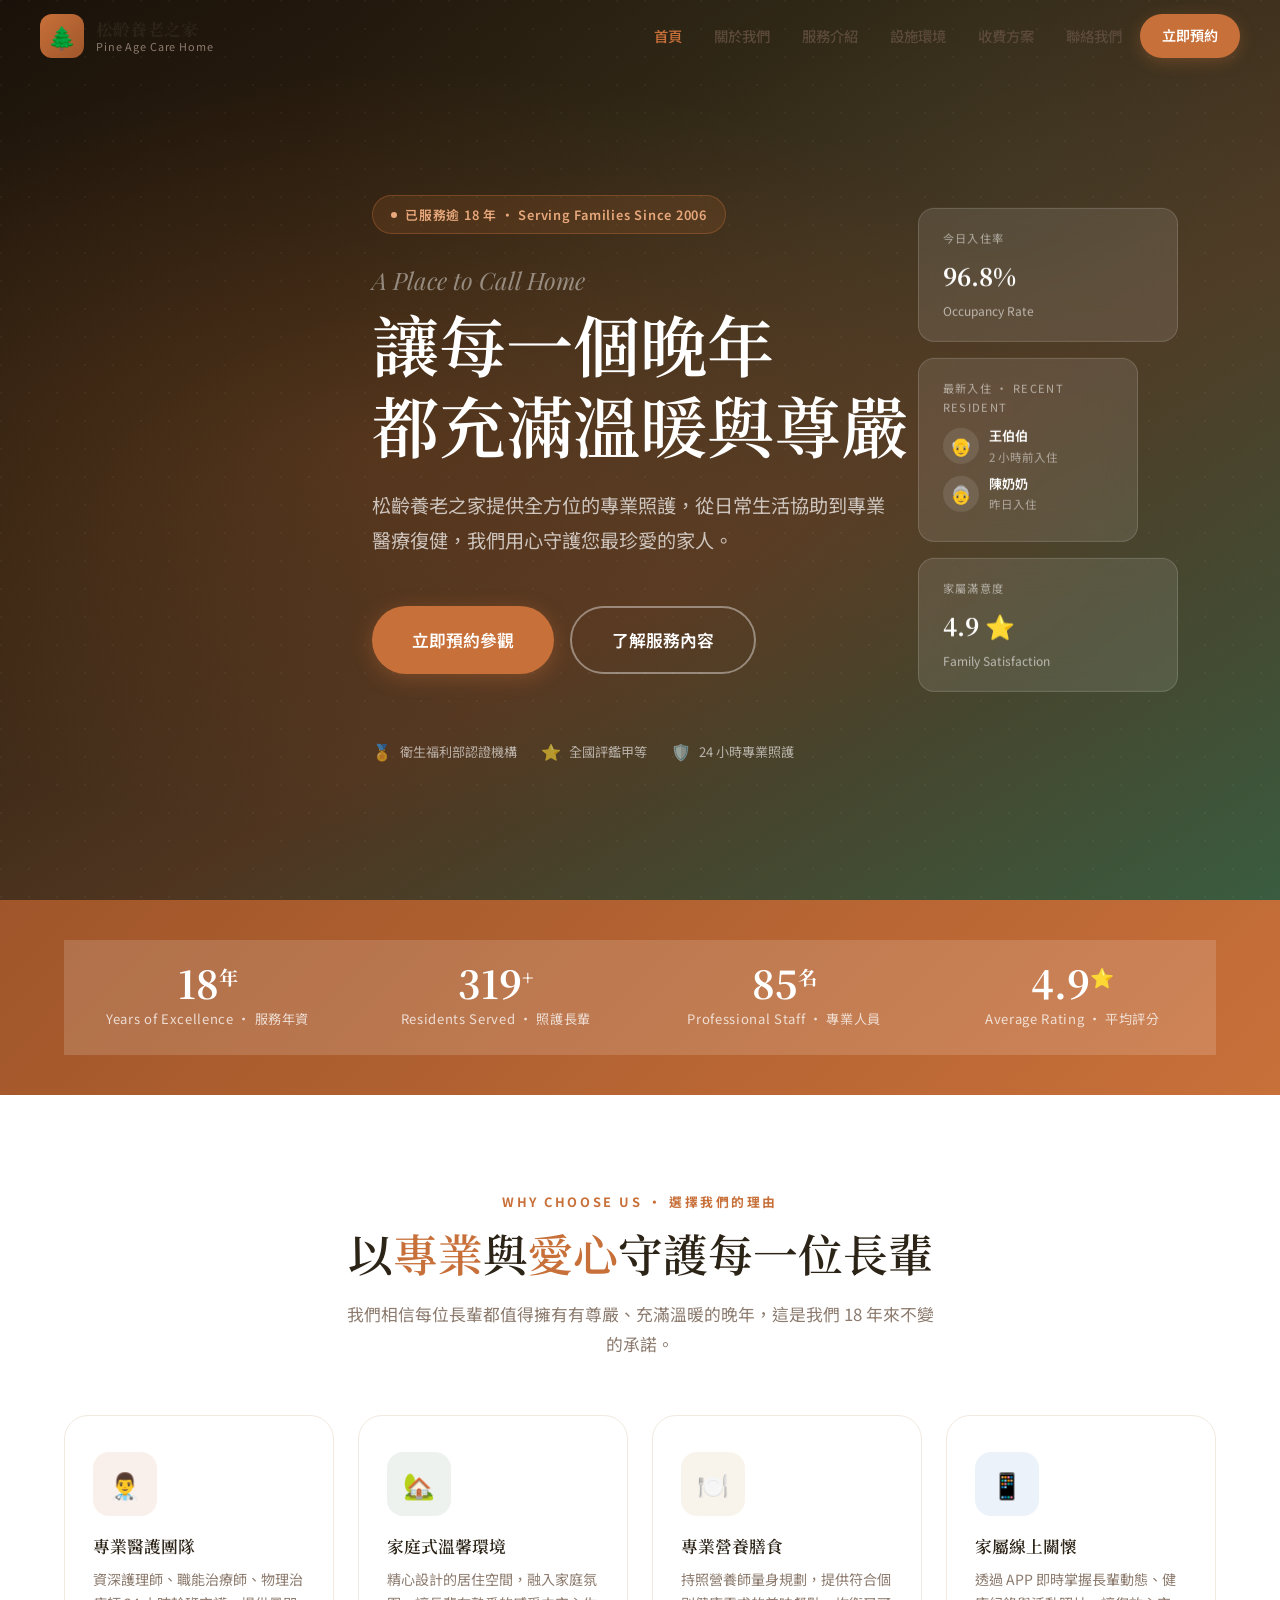
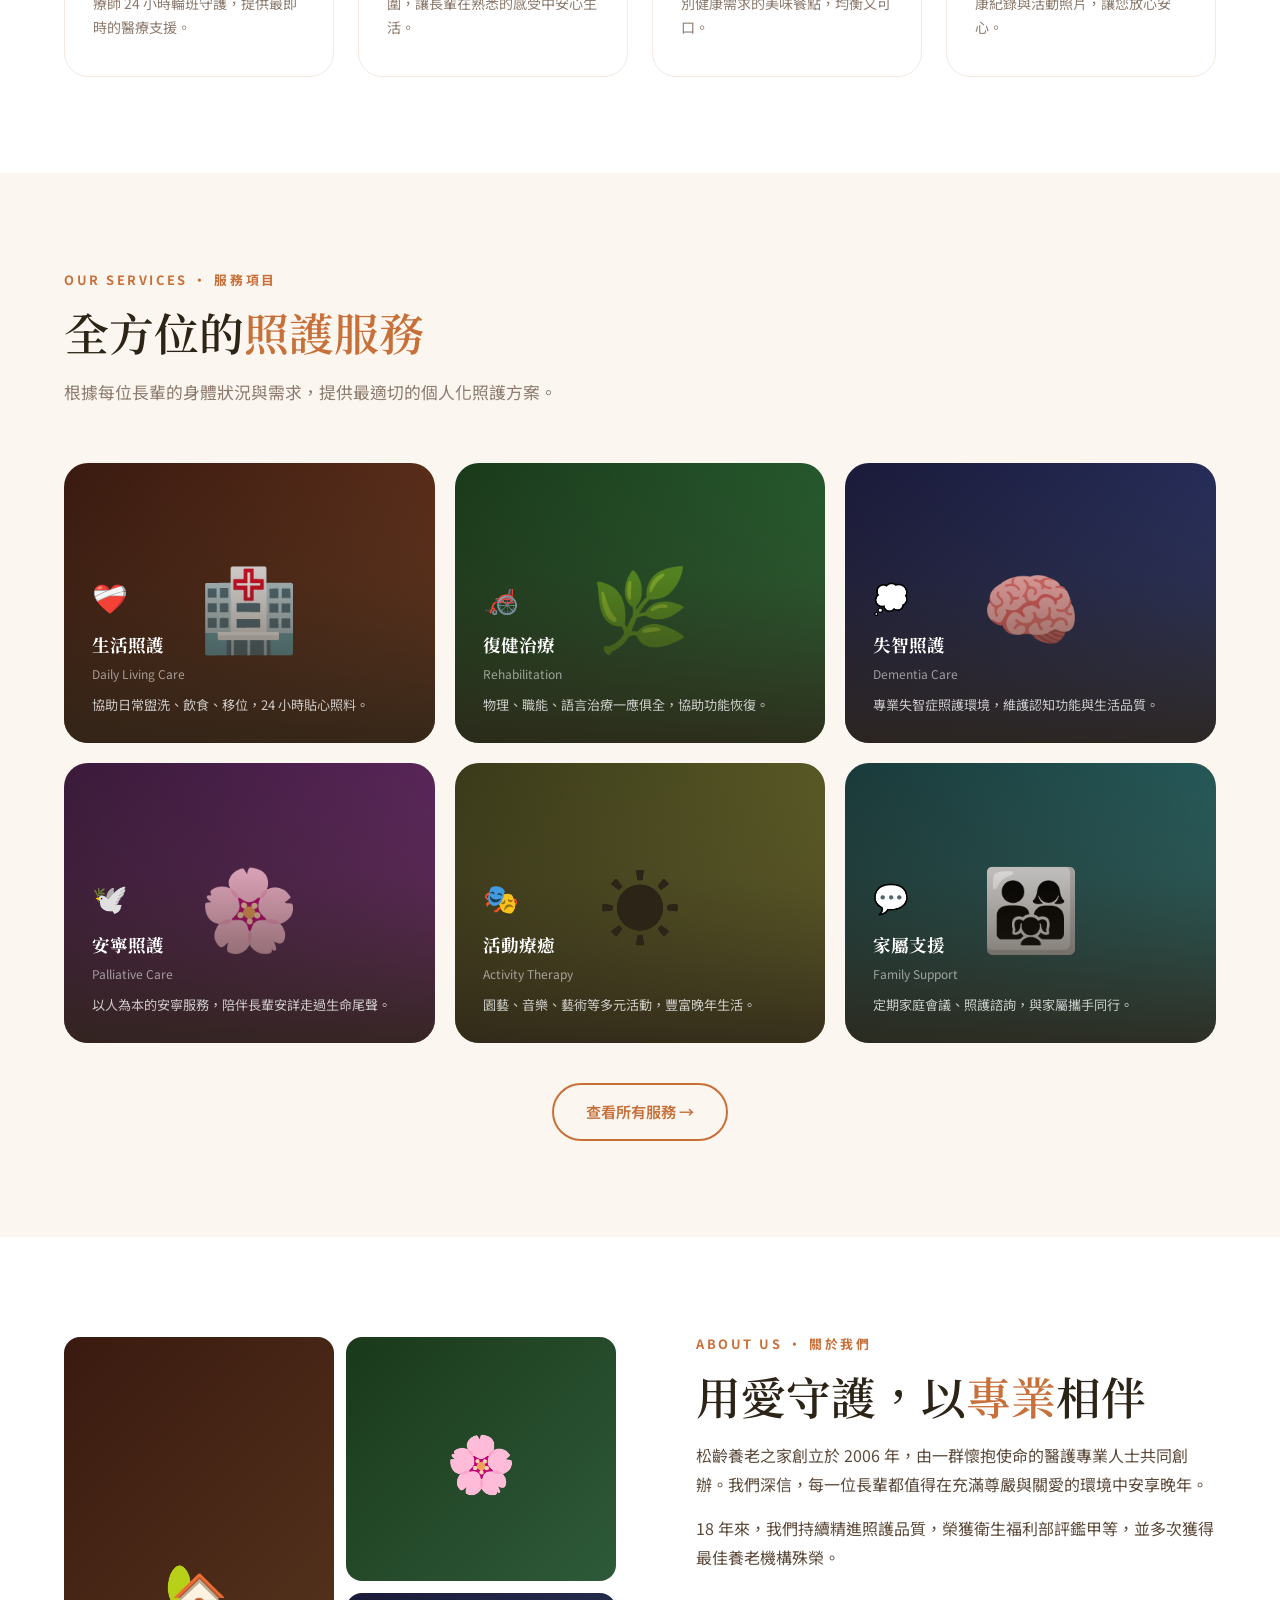
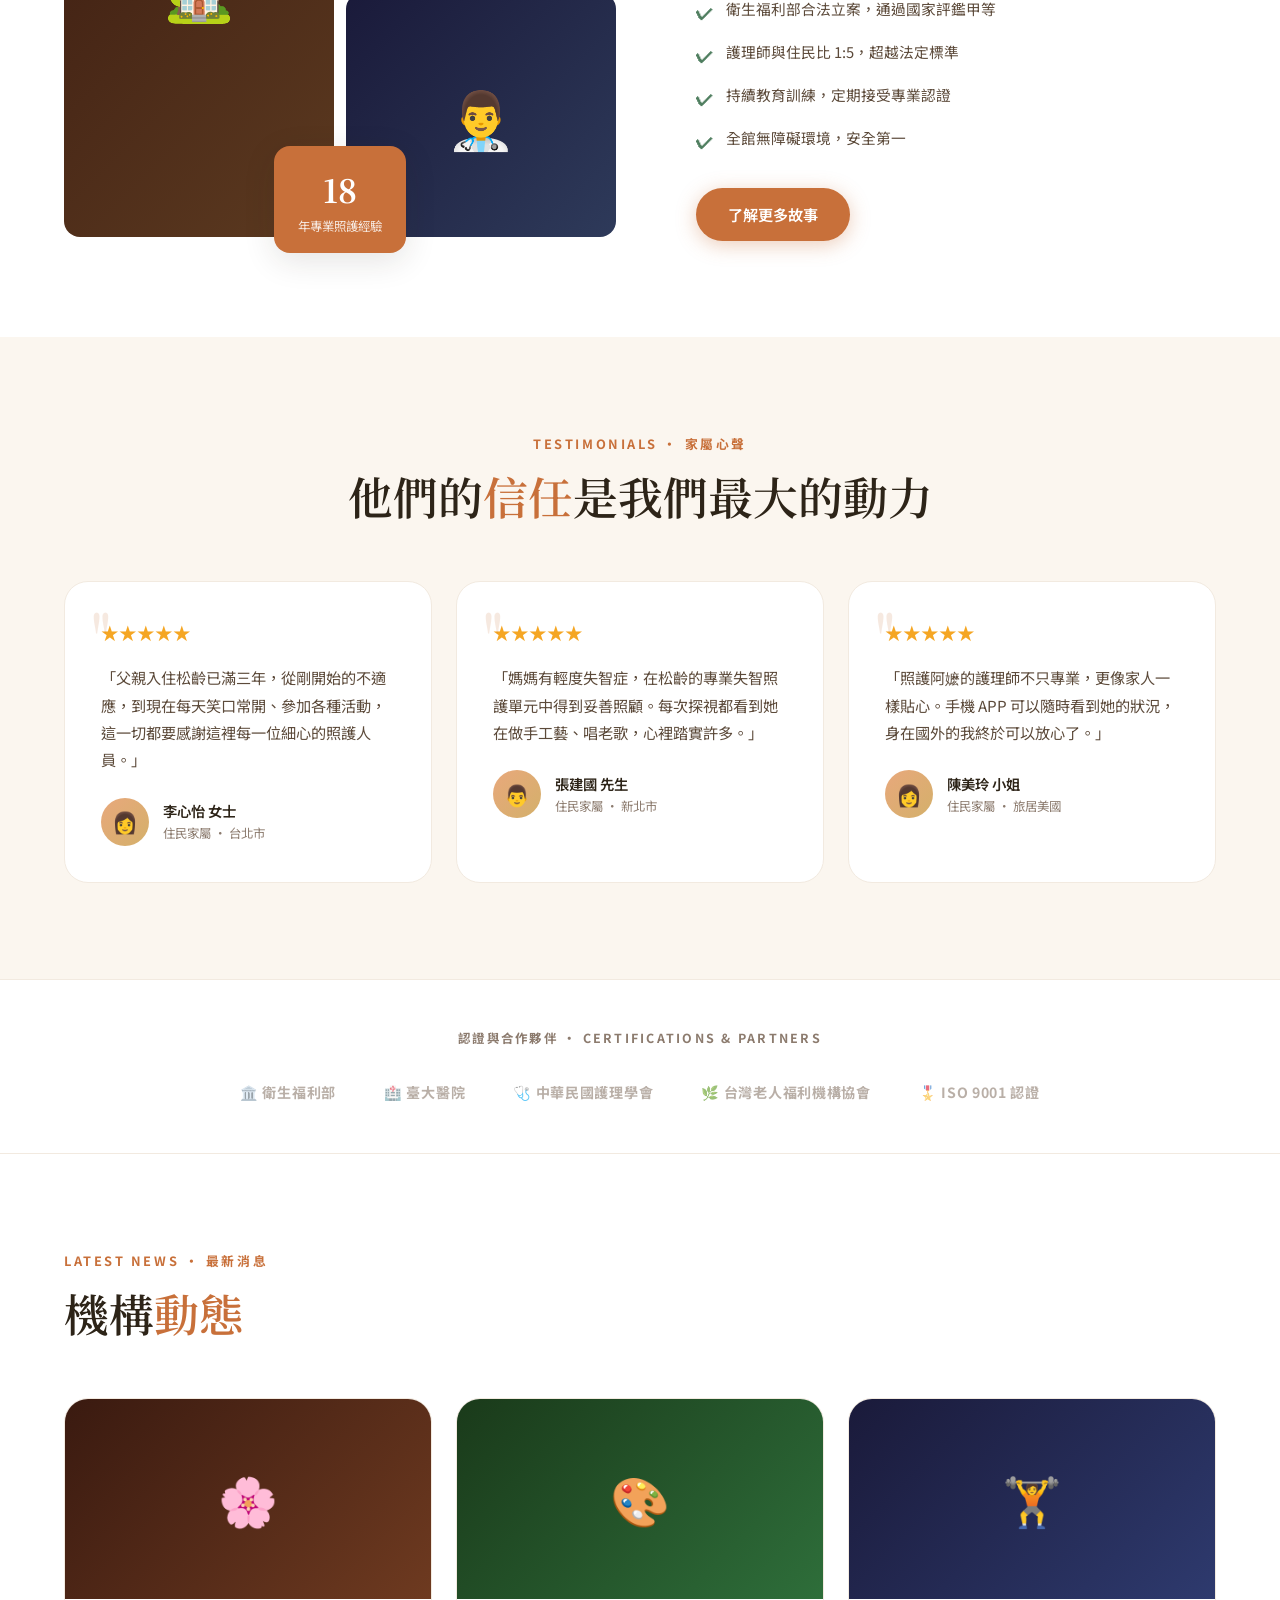
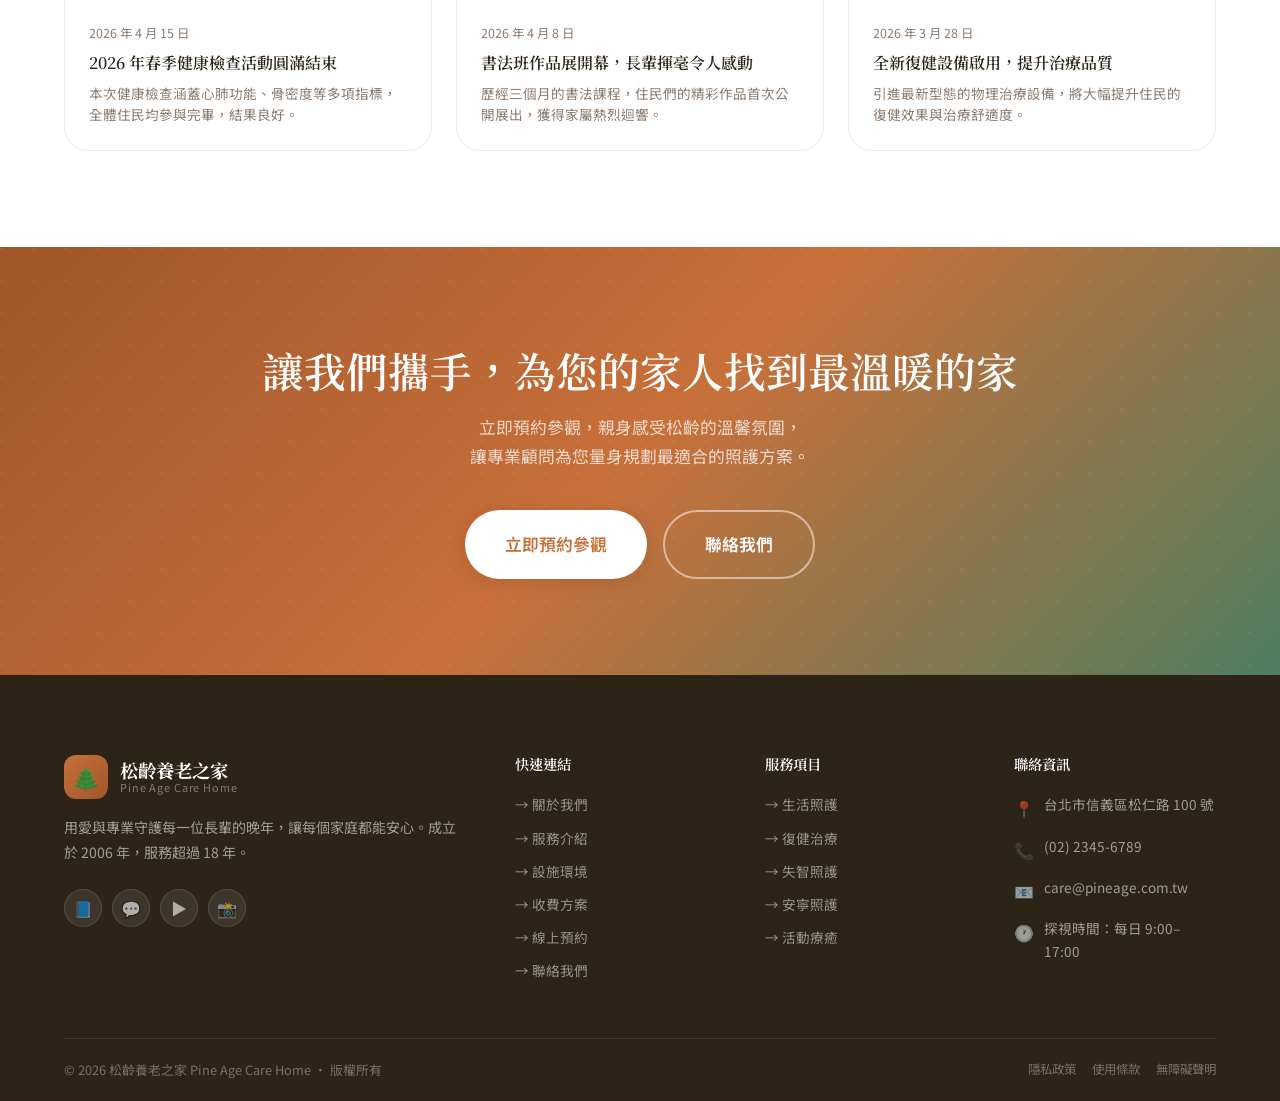
==== index.html @ 7d37696f "Initial commit: 松齡養老之家網站" ====
<!DOCTYPE html>
<html lang="zh-TW">
<head>
  <meta charset="UTF-8">
  <meta name="viewport" content="width=device-width, initial-scale=1.0">
  <title>松齡養老之家 | Pine Age Care Home</title>
  <meta name="description" content="松齡養老之家提供溫馨、專業的全方位照護服務，讓您的摯愛享有尊嚴、舒適的晚年生活。">
  <link rel="stylesheet" href="css/style.css">
  <style>
    /* ===== Hero ===== */
    .hero-section {
      min-height: 100vh;
      display: flex;
      align-items: center;
      position: relative;
      overflow: hidden;
    }

    .hero-bg {
      position: absolute;
      inset: 0;
      background: linear-gradient(150deg,
        #1a120a 0%,
        #2D2010 30%,
        #4F3520 60%,
        #3A5C40 100%);
    }

    .hero-pattern {
      position: absolute;
      inset: 0;
      background-image:
        radial-gradient(ellipse at 30% 50%, rgba(200,112,58,.2) 0%, transparent 60%),
        radial-gradient(ellipse at 80% 20%, rgba(79,126,95,.15) 0%, transparent 50%);
    }

    .hero-dots {
      position: absolute;
      inset: 0;
      opacity: .04;
      background-image: radial-gradient(circle at 1px 1px, #fff 1px, transparent 0);
      background-size: 28px 28px;
    }

    .hero-content {
      position: relative;
      z-index: 2;
      padding: 140px 0 80px;
      max-width: 680px;
    }

    .hero-badge {
      display: inline-flex;
      align-items: center;
      gap: 8px;
      background: rgba(200,112,58,.15);
      border: 1px solid rgba(200,112,58,.35);
      backdrop-filter: blur(8px);
      padding: 8px 18px;
      border-radius: 100px;
      margin-bottom: 32px;
    }

    .hero-badge-dot { width: 6px; height: 6px; border-radius: 50%; background: var(--primary-light); animation: blink 2s infinite; }
    @keyframes blink { 0%,100%{opacity:1} 50%{opacity:.4} }

    .hero-badge-text { font-size: .8rem; font-weight: 600; color: var(--primary-light); letter-spacing: .06em; }

    .hero-title {
      font-size: clamp(2.4rem, 6vw, 4.2rem);
      color: #fff;
      line-height: 1.2;
      margin-bottom: 24px;
    }

    .hero-title-en {
      display: block;
      font-family: 'Playfair Display', serif;
      font-style: italic;
      font-size: clamp(1rem, 2.5vw, 1.5rem);
      color: rgba(255,255,255,.45);
      font-weight: 400;
      margin-bottom: 8px;
    }

    .hero-subtitle {
      font-size: clamp(1rem, 2vw, 1.2rem);
      color: rgba(255,255,255,.7);
      line-height: 1.8;
      margin-bottom: 48px;
      max-width: 520px;
    }

    .hero-actions {
      display: flex;
      gap: 16px;
      flex-wrap: wrap;
      margin-bottom: 64px;
    }

    .hero-trust {
      display: flex;
      gap: 24px;
      flex-wrap: wrap;
    }

    .hero-trust-item {
      display: flex;
      align-items: center;
      gap: 8px;
      font-size: .82rem;
      color: rgba(255,255,255,.6);
    }

    .hero-trust-icon { font-size: 1rem; }

    .hero-float {
      position: absolute;
      right: 8%;
      top: 50%;
      transform: translateY(-50%);
      display: flex;
      flex-direction: column;
      gap: 16px;
      z-index: 2;
    }

    @media (max-width: 1024px) { .hero-float { display: none; } }

    .float-card {
      background: rgba(255,255,255,.1);
      backdrop-filter: blur(16px);
      -webkit-backdrop-filter: blur(16px);
      border: 1px solid rgba(255,255,255,.15);
      border-radius: var(--radius-md);
      padding: 20px 24px;
      color: #fff;
      width: 260px;
      animation: float 6s ease-in-out infinite;
    }

    .float-card:nth-child(2) { animation-delay: -2s; width: 220px; }
    .float-card:nth-child(3) { animation-delay: -4s; }

    @keyframes float {
      0%,100% { transform: translateY(0); }
      50%      { transform: translateY(-10px); }
    }

    .float-card-label { font-size: .7rem; color: rgba(255,255,255,.55); letter-spacing: .12em; text-transform: uppercase; margin-bottom: 8px; }
    .float-card-value { font-size: 1.5rem; font-weight: 700; font-family: 'Noto Serif TC',serif; }
    .float-card-sub   { font-size: .75rem; color: rgba(255,255,255,.6); margin-top: 4px; }

    .float-card-row { display: flex; align-items: center; gap: 10px; margin-bottom: 6px; }
    .float-card-avatar { width: 36px; height: 36px; border-radius: 50%; display: flex; align-items: center; justify-content: center; font-size: 1.1rem; background: rgba(255,255,255,.1); flex-shrink: 0; }
    .float-card-info   { font-size: .82rem; }
    .float-card-name   { font-weight: 600; }
    .float-card-time   { color: rgba(255,255,255,.5); font-size: .72rem; }

    /* ===== Features ===== */
    .features-grid {
      display: grid;
      grid-template-columns: repeat(4, 1fr);
      gap: 24px;
    }
    @media (max-width: 1000px) { .features-grid { grid-template-columns: repeat(2,1fr); } }
    @media (max-width: 500px)  { .features-grid { grid-template-columns: 1fr; } }

    .feature-card {
      padding: 36px 28px;
    }

    .feature-card .card-icon { margin-bottom: 20px; }
    .feature-card h3 { font-size: 1.05rem; margin-bottom: 10px; }
    .feature-card p  { font-size: .88rem; color: var(--text-light); line-height: 1.7; }

    /* ===== Services Preview ===== */
    .service-preview-grid {
      display: grid;
      grid-template-columns: repeat(3, 1fr);
      gap: 20px;
    }
    @media (max-width: 900px) { .service-preview-grid { grid-template-columns: 1fr 1fr; } }
    @media (max-width: 550px) { .service-preview-grid { grid-template-columns: 1fr; } }

    .service-preview-card {
      border-radius: var(--radius-lg);
      overflow: hidden;
      position: relative;
      min-height: 280px;
      display: flex;
      align-items: flex-end;
      padding: 28px;
      cursor: pointer;
      transition: var(--transition);
    }

    .service-preview-card:hover { transform: translateY(-4px); box-shadow: var(--shadow-lg); }

    .service-preview-card::before {
      content: '';
      position: absolute;
      inset: 0;
      background: linear-gradient(to top, rgba(45,36,24,.85) 0%, rgba(45,36,24,.2) 60%, transparent 100%);
      z-index: 1;
    }

    .service-card-bg {
      position: absolute;
      inset: 0;
      display: flex;
      align-items: center;
      justify-content: center;
      font-size: 5rem;
      transition: transform .5s ease;
    }

    .service-preview-card:hover .service-card-bg { transform: scale(1.05); }

    .service-preview-content { position: relative; z-index: 2; }
    .service-preview-icon { font-size: 1.8rem; margin-bottom: 8px; }
    .service-preview-name { font-size: 1.1rem; font-weight: 700; color: #fff; font-family: 'Noto Serif TC',serif; margin-bottom: 4px; }
    .service-preview-en   { font-size: .75rem; color: rgba(255,255,255,.55); margin-bottom: 10px; }
    .service-preview-desc { font-size: .82rem; color: rgba(255,255,255,.75); line-height: 1.6; }

    /* Card bg colors */
    .sp-bg-1 { background: linear-gradient(135deg,#3A1A10,#6E3A20); }
    .sp-bg-2 { background: linear-gradient(135deg,#1A3A1A,#2E6E3A); }
    .sp-bg-3 { background: linear-gradient(135deg,#1A1A3A,#2E3A6E); }
    .sp-bg-4 { background: linear-gradient(135deg,#3A1A3A,#6E2E6E); }
    .sp-bg-5 { background: linear-gradient(135deg,#3A3A1A,#6E6E2E); }
    .sp-bg-6 { background: linear-gradient(135deg,#1A3A3A,#2E6E6E); }

    /* ===== About Preview ===== */
    .about-visual {
      position: relative;
      display: grid;
      grid-template-columns: 1fr 1fr;
      grid-template-rows: 1fr 1fr;
      gap: 12px;
      height: 500px;
    }

    .about-img {
      border-radius: var(--radius-md);
      display: flex;
      align-items: center;
      justify-content: center;
      font-size: 3.5rem;
      overflow: hidden;
    }

    .about-img-1 { background: linear-gradient(135deg,#3A1A10,#5C3A20); grid-row: span 2; }
    .about-img-2 { background: linear-gradient(135deg,#1A3A1A,#2E5A3A); }
    .about-img-3 { background: linear-gradient(135deg,#1A1A3A,#2E3A5A); }

    .about-badge {
      position: absolute;
      bottom: -16px; left: 50%;
      transform: translateX(-50%);
      background: var(--primary);
      color: #fff;
      padding: 16px 24px;
      border-radius: var(--radius-md);
      text-align: center;
      box-shadow: var(--shadow-md);
      white-space: nowrap;
    }

    .about-badge-num  { font-family: 'Noto Serif TC',serif; font-size: 2rem; font-weight: 700; }
    .about-badge-text { font-size: .78rem; opacity: .85; }

    .about-text-content { padding-left: 32px; }
    @media (max-width: 800px) { .about-text-content { padding-left: 0; } }

    .check-list { margin: 24px 0 32px; display: flex; flex-direction: column; gap: 12px; }
    .check-item { display: flex; align-items: flex-start; gap: 12px; font-size: .92rem; color: var(--text-medium); }
    .check-mark { color: var(--secondary); font-size: 1.1rem; flex-shrink: 0; margin-top: 1px; }

    /* ===== News ===== */
    .news-grid { display: grid; grid-template-columns: repeat(3, 1fr); gap: 24px; }
    @media (max-width: 900px) { .news-grid { grid-template-columns: 1fr 1fr; } }
    @media (max-width: 550px) { .news-grid { grid-template-columns: 1fr; } }

    /* ===== Testimonials ===== */
    .testimonials-grid { display: grid; grid-template-columns: repeat(3,1fr); gap: 24px; }
    @media (max-width: 900px) { .testimonials-grid { grid-template-columns: 1fr 1fr; } }
    @media (max-width: 550px) { .testimonials-grid { grid-template-columns: 1fr; } }

    /* ===== Partners ===== */
    .partners-strip {
      background: var(--bg-white);
      padding: 48px 0;
      border-top: 1px solid var(--border-light);
      border-bottom: 1px solid var(--border-light);
    }

    .partners-label {
      text-align: center;
      font-size: .78rem;
      font-weight: 700;
      letter-spacing: .18em;
      text-transform: uppercase;
      color: var(--text-light);
      margin-bottom: 32px;
    }

    .partners-logos {
      display: flex;
      justify-content: center;
      align-items: center;
      gap: 48px;
      flex-wrap: wrap;
    }

    .partner-logo {
      font-size: .88rem;
      font-weight: 700;
      color: var(--text-light);
      opacity: .6;
      letter-spacing: .05em;
      transition: var(--transition);
      display: flex;
      align-items: center;
      gap: 6px;
    }

    .partner-logo:hover { opacity: 1; color: var(--text-dark); }
  </style>
</head>
<body>

<!-- Navigation -->
<nav class="navbar transparent" id="navbar">
  <div class="nav-inner">
    <a href="index.html" class="nav-logo">
      <div class="nav-logo-icon">🌲</div>
      <div class="nav-logo-text">
        <div class="nav-logo-zh">松齡養老之家</div>
        <div class="nav-logo-en">Pine Age Care Home</div>
      </div>
    </a>

    <div class="nav-links" id="navLinks">
      <a href="index.html"      class="nav-link active">首頁</a>
      <a href="about.html"      class="nav-link">關於我們</a>
      <a href="services.html"   class="nav-link">服務介紹</a>
      <a href="facilities.html" class="nav-link">設施環境</a>
      <a href="pricing.html"    class="nav-link">收費方案</a>
      <a href="contact.html"    class="nav-link">聯絡我們</a>
      <a href="booking.html"    class="nav-link nav-cta">立即預約</a>
    </div>

    <button class="nav-hamburger" id="hamburger" aria-label="選單">
      <span></span><span></span><span></span>
    </button>
  </div>
</nav>

<!-- Hero -->
<section class="hero-section">
  <div class="hero-bg"></div>
  <div class="hero-pattern"></div>
  <div class="hero-dots"></div>

  <div class="container">
    <div class="hero-content animate-fade-up">
      <div class="hero-badge">
        <div class="hero-badge-dot"></div>
        <span class="hero-badge-text">已服務逾 18 年 · Serving Families Since 2006</span>
      </div>

      <h1 class="hero-title">
        <span class="hero-title-en">A Place to Call Home</span>
        讓每一個晚年<br>都充滿溫暖與尊嚴
      </h1>

      <p class="hero-subtitle">
        松齡養老之家提供全方位的專業照護，從日常生活協助到專業醫療復健，我們用心守護您最珍愛的家人。
      </p>

      <div class="hero-actions">
        <a href="booking.html" class="btn btn-primary btn-lg">立即預約參觀</a>
        <a href="services.html" class="btn btn-secondary btn-lg" style="border-color:rgba(255,255,255,.4);color:#fff;">了解服務內容</a>
      </div>

      <div class="hero-trust">
        <div class="hero-trust-item"><span class="hero-trust-icon">🏅</span>衛生福利部認證機構</div>
        <div class="hero-trust-item"><span class="hero-trust-icon">⭐</span>全國評鑑甲等</div>
        <div class="hero-trust-item"><span class="hero-trust-icon">🛡️</span>24 小時專業照護</div>
      </div>
    </div>
  </div>

  <!-- Floating Cards -->
  <div class="hero-float">
    <div class="float-card animate-fade-up delay-2">
      <div class="float-card-label">今日入住率</div>
      <div class="float-card-value">96.8%</div>
      <div class="float-card-sub">Occupancy Rate</div>
    </div>

    <div class="float-card animate-fade-up delay-3">
      <div class="float-card-label">最新入住 · Recent Resident</div>
      <div class="float-card-row">
        <div class="float-card-avatar">👴</div>
        <div class="float-card-info">
          <div class="float-card-name">王伯伯</div>
          <div class="float-card-time">2 小時前入住</div>
        </div>
      </div>
      <div class="float-card-row">
        <div class="float-card-avatar">👵</div>
        <div class="float-card-info">
          <div class="float-card-name">陳奶奶</div>
          <div class="float-card-time">昨日入住</div>
        </div>
      </div>
    </div>

    <div class="float-card animate-fade-up delay-4">
      <div class="float-card-label">家屬滿意度</div>
      <div class="float-card-value">4.9 ⭐</div>
      <div class="float-card-sub">Family Satisfaction</div>
    </div>
  </div>
</section>

<!-- Stats Bar -->
<div class="stats-bar">
  <div class="container">
    <div class="stats-grid">
      <div class="stat-item reveal">
        <div class="stat-number"><span data-count="18">0</span><sup>年</sup></div>
        <div class="stat-label">Years of Excellence · 服務年資</div>
      </div>
      <div class="stat-item reveal delay-1">
        <div class="stat-number"><span data-count="320">0</span><sup>+</sup></div>
        <div class="stat-label">Residents Served · 照護長輩</div>
      </div>
      <div class="stat-item reveal delay-2">
        <div class="stat-number"><span data-count="85">0</span><sup>名</sup></div>
        <div class="stat-label">Professional Staff · 專業人員</div>
      </div>
      <div class="stat-item reveal delay-3">
        <div class="stat-number"><span data-count="4.9">0</span><sup>⭐</sup></div>
        <div class="stat-label">Average Rating · 平均評分</div>
      </div>
    </div>
  </div>
</div>

<!-- Features -->
<section class="section bg-white">
  <div class="container">
    <div class="section-header center">
      <span class="section-label">Why Choose Us · 選擇我們的理由</span>
      <h2 class="section-title">以<span>專業</span>與<span>愛心</span>守護每一位長輩</h2>
      <p class="section-subtitle">我們相信每位長輩都值得擁有有尊嚴、充滿溫暖的晚年，這是我們 18 年來不變的承諾。</p>
    </div>

    <div class="features-grid">
      <div class="card feature-card reveal">
        <div class="card-icon orange">👨‍⚕️</div>
        <h3>專業醫護團隊</h3>
        <p>資深護理師、職能治療師、物理治療師 24 小時輪班守護，提供最即時的醫療支援。</p>
      </div>
      <div class="card feature-card reveal delay-1">
        <div class="card-icon green">🏡</div>
        <h3>家庭式溫馨環境</h3>
        <p>精心設計的居住空間，融入家庭氛圍，讓長輩在熟悉的感受中安心生活。</p>
      </div>
      <div class="card feature-card reveal delay-2">
        <div class="card-icon gold">🍽️</div>
        <h3>專業營養膳食</h3>
        <p>持照營養師量身規劃，提供符合個別健康需求的美味餐點，均衡又可口。</p>
      </div>
      <div class="card feature-card reveal delay-3">
        <div class="card-icon blue">📱</div>
        <h3>家屬線上關懷</h3>
        <p>透過 APP 即時掌握長輩動態、健康紀錄與活動照片，讓您放心安心。</p>
      </div>
    </div>
  </div>
</section>

<!-- Services Preview -->
<section class="section bg-cream">
  <div class="container">
    <div class="section-header">
      <span class="section-label">Our Services · 服務項目</span>
      <h2 class="section-title">全方位的<span>照護服務</span></h2>
      <p class="section-subtitle">根據每位長輩的身體狀況與需求，提供最適切的個人化照護方案。</p>
    </div>

    <div class="service-preview-grid">
      <div class="service-preview-card sp-bg-1 reveal">
        <div class="service-card-bg">🏥</div>
        <div class="service-preview-content">
          <div class="service-preview-icon">❤️‍🩹</div>
          <div class="service-preview-name">生活照護</div>
          <div class="service-preview-en">Daily Living Care</div>
          <div class="service-preview-desc">協助日常盥洗、飲食、移位，24 小時貼心照料。</div>
        </div>
      </div>
      <div class="service-preview-card sp-bg-2 reveal delay-1">
        <div class="service-card-bg">🌿</div>
        <div class="service-preview-content">
          <div class="service-preview-icon">🦽</div>
          <div class="service-preview-name">復健治療</div>
          <div class="service-preview-en">Rehabilitation</div>
          <div class="service-preview-desc">物理、職能、語言治療一應俱全，協助功能恢復。</div>
        </div>
      </div>
      <div class="service-preview-card sp-bg-3 reveal delay-2">
        <div class="service-card-bg">🧠</div>
        <div class="service-preview-content">
          <div class="service-preview-icon">💭</div>
          <div class="service-preview-name">失智照護</div>
          <div class="service-preview-en">Dementia Care</div>
          <div class="service-preview-desc">專業失智症照護環境，維護認知功能與生活品質。</div>
        </div>
      </div>
      <div class="service-preview-card sp-bg-4 reveal">
        <div class="service-card-bg">🌸</div>
        <div class="service-preview-content">
          <div class="service-preview-icon">🕊️</div>
          <div class="service-preview-name">安寧照護</div>
          <div class="service-preview-en">Palliative Care</div>
          <div class="service-preview-desc">以人為本的安寧服務，陪伴長輩安詳走過生命尾聲。</div>
        </div>
      </div>
      <div class="service-preview-card sp-bg-5 reveal delay-1">
        <div class="service-card-bg">☀️</div>
        <div class="service-preview-content">
          <div class="service-preview-icon">🎭</div>
          <div class="service-preview-name">活動療癒</div>
          <div class="service-preview-en">Activity Therapy</div>
          <div class="service-preview-desc">園藝、音樂、藝術等多元活動，豐富晚年生活。</div>
        </div>
      </div>
      <div class="service-preview-card sp-bg-6 reveal delay-2">
        <div class="service-card-bg">👨‍👩‍👧</div>
        <div class="service-preview-content">
          <div class="service-preview-icon">💬</div>
          <div class="service-preview-name">家屬支援</div>
          <div class="service-preview-en">Family Support</div>
          <div class="service-preview-desc">定期家庭會議、照護諮詢，與家屬攜手同行。</div>
        </div>
      </div>
    </div>

    <div class="text-center" style="margin-top:40px;">
      <a href="services.html" class="btn btn-secondary">查看所有服務 →</a>
    </div>
  </div>
</section>

<!-- About Preview -->
<section class="section bg-white">
  <div class="container">
    <div class="grid-2">
      <div class="reveal">
        <div class="about-visual">
          <div class="about-img about-img-1">🏡</div>
          <div class="about-img about-img-2">🌸</div>
          <div class="about-img about-img-3">👨‍⚕️</div>
          <div class="about-badge">
            <div class="about-badge-num">18</div>
            <div class="about-badge-text">年專業照護經驗</div>
          </div>
        </div>
      </div>

      <div class="about-text-content reveal delay-2">
        <span class="section-label">About Us · 關於我們</span>
        <h2 class="section-title">用愛守護，以<span>專業</span>相伴</h2>
        <p style="color:var(--text-medium);line-height:1.8;margin-bottom:16px;">
          松齡養老之家創立於 2006 年，由一群懷抱使命的醫護專業人士共同創辦。我們深信，每一位長輩都值得在充滿尊嚴與關愛的環境中安享晚年。
        </p>
        <p style="color:var(--text-medium);line-height:1.8;">
          18 年來，我們持續精進照護品質，榮獲衛生福利部評鑑甲等，並多次獲得最佳養老機構殊榮。
        </p>

        <div class="check-list">
          <div class="check-item"><span class="check-mark">✔</span>衛生福利部合法立案，通過國家評鑑甲等</div>
          <div class="check-item"><span class="check-mark">✔</span>護理師與住民比 1:5，超越法定標準</div>
          <div class="check-item"><span class="check-mark">✔</span>持續教育訓練，定期接受專業認證</div>
          <div class="check-item"><span class="check-mark">✔</span>全館無障礙環境，安全第一</div>
        </div>

        <a href="about.html" class="btn btn-primary">了解更多故事</a>
      </div>
    </div>
  </div>
</section>

<!-- Testimonials -->
<section class="section bg-cream">
  <div class="container">
    <div class="section-header center">
      <span class="section-label">Testimonials · 家屬心聲</span>
      <h2 class="section-title">他們的<span>信任</span>是我們最大的動力</h2>
    </div>

    <div class="testimonials-grid">
      <div class="testimonial-card reveal">
        <div class="testimonial-stars">★★★★★</div>
        <p class="testimonial-text">「父親入住松齡已滿三年，從剛開始的不適應，到現在每天笑口常開、參加各種活動，這一切都要感謝這裡每一位細心的照護人員。」</p>
        <div class="testimonial-author">
          <div class="testimonial-avatar">👩</div>
          <div>
            <div class="testimonial-name">李心怡 女士</div>
            <div class="testimonial-role">住民家屬 · 台北市</div>
          </div>
        </div>
      </div>

      <div class="testimonial-card reveal delay-1">
        <div class="testimonial-stars">★★★★★</div>
        <p class="testimonial-text">「媽媽有輕度失智症，在松齡的專業失智照護單元中得到妥善照顧。每次探視都看到她在做手工藝、唱老歌，心裡踏實許多。」</p>
        <div class="testimonial-author">
          <div class="testimonial-avatar">👨</div>
          <div>
            <div class="testimonial-name">張建國 先生</div>
            <div class="testimonial-role">住民家屬 · 新北市</div>
          </div>
        </div>
      </div>

      <div class="testimonial-card reveal delay-2">
        <div class="testimonial-stars">★★★★★</div>
        <p class="testimonial-text">「照護阿嬷的護理師不只專業，更像家人一樣貼心。手機 APP 可以隨時看到她的狀況，身在國外的我終於可以放心了。」</p>
        <div class="testimonial-author">
          <div class="testimonial-avatar">👩</div>
          <div>
            <div class="testimonial-name">陳美玲 小姐</div>
            <div class="testimonial-role">住民家屬 · 旅居美國</div>
          </div>
        </div>
      </div>
    </div>
  </div>
</section>

<!-- Partners -->
<div class="partners-strip">
  <div class="container">
    <p class="partners-label">認證與合作夥伴 · Certifications & Partners</p>
    <div class="partners-logos">
      <div class="partner-logo">🏛️ 衛生福利部</div>
      <div class="partner-logo">🏥 臺大醫院</div>
      <div class="partner-logo">🩺 中華民國護理學會</div>
      <div class="partner-logo">🌿 台灣老人福利機構協會</div>
      <div class="partner-logo">🎖️ ISO 9001 認證</div>
    </div>
  </div>
</div>

<!-- News -->
<section class="section bg-white">
  <div class="container">
    <div class="section-header">
      <span class="section-label">Latest News · 最新消息</span>
      <h2 class="section-title">機構<span>動態</span></h2>
    </div>

    <div class="news-grid">
      <div class="card news-card reveal">
        <div class="news-thumb">
          <div class="news-thumb-inner" style="background:linear-gradient(135deg,#3A1A10,#6E3A20);">🌸</div>
        </div>
        <div class="news-body">
          <div class="news-date">2026 年 4 月 15 日</div>
          <h3 class="news-title">2026 年春季健康檢查活動圓滿結束</h3>
          <p class="news-excerpt">本次健康檢查涵蓋心肺功能、骨密度等多項指標，全體住民均參與完畢，結果良好。</p>
        </div>
      </div>

      <div class="card news-card reveal delay-1">
        <div class="news-thumb">
          <div class="news-thumb-inner" style="background:linear-gradient(135deg,#1A3A1A,#2E6E3A);">🎨</div>
        </div>
        <div class="news-body">
          <div class="news-date">2026 年 4 月 8 日</div>
          <h3 class="news-title">書法班作品展開幕，長輩揮毫令人感動</h3>
          <p class="news-excerpt">歷經三個月的書法課程，住民們的精彩作品首次公開展出，獲得家屬熱烈迴響。</p>
        </div>
      </div>

      <div class="card news-card reveal delay-2">
        <div class="news-thumb">
          <div class="news-thumb-inner" style="background:linear-gradient(135deg,#1A1A3A,#2E3A6E);">🏋️</div>
        </div>
        <div class="news-body">
          <div class="news-date">2026 年 3 月 28 日</div>
          <h3 class="news-title">全新復健設備啟用，提升治療品質</h3>
          <p class="news-excerpt">引進最新型態的物理治療設備，將大幅提升住民的復健效果與治療舒適度。</p>
        </div>
      </div>
    </div>
  </div>
</section>

<!-- CTA -->
<section class="cta-section">
  <div class="container" style="position:relative;z-index:1;">
    <h2>讓我們攜手，為您的家人找到最溫暖的家</h2>
    <p>立即預約參觀，親身感受松齡的溫馨氛圍，<br>讓專業顧問為您量身規劃最適合的照護方案。</p>
    <div class="cta-buttons">
      <a href="booking.html" class="btn btn-white btn-lg">立即預約參觀</a>
      <a href="contact.html" class="btn btn-secondary btn-lg" style="border-color:rgba(255,255,255,.5);color:#fff;">聯絡我們</a>
    </div>
  </div>
</section>

<!-- Footer -->
<footer class="footer">
  <div class="container">
    <div class="footer-grid">
      <div class="footer-brand">
        <div class="nav-logo" style="margin-bottom:16px;">
          <div class="nav-logo-icon">🌲</div>
          <div class="nav-logo-text">
            <div class="nav-logo-zh">松齡養老之家</div>
            <div class="nav-logo-en">Pine Age Care Home</div>
          </div>
        </div>
        <p class="footer-desc">用愛與專業守護每一位長輩的晚年，讓每個家庭都能安心。成立於 2006 年，服務超過 18 年。</p>
        <div class="footer-social">
          <a href="#" class="social-btn" title="Facebook">📘</a>
          <a href="#" class="social-btn" title="Line">💬</a>
          <a href="#" class="social-btn" title="YouTube">▶️</a>
          <a href="#" class="social-btn" title="Instagram">📸</a>
        </div>
      </div>

      <div class="footer-col">
        <h4>快速連結</h4>
        <div class="footer-links">
          <a href="about.html"      class="footer-link">→ 關於我們</a>
          <a href="services.html"   class="footer-link">→ 服務介紹</a>
          <a href="facilities.html" class="footer-link">→ 設施環境</a>
          <a href="pricing.html"    class="footer-link">→ 收費方案</a>
          <a href="booking.html"    class="footer-link">→ 線上預約</a>
          <a href="contact.html"    class="footer-link">→ 聯絡我們</a>
        </div>
      </div>

      <div class="footer-col">
        <h4>服務項目</h4>
        <div class="footer-links">
          <a href="services.html" class="footer-link">→ 生活照護</a>
          <a href="services.html" class="footer-link">→ 復健治療</a>
          <a href="services.html" class="footer-link">→ 失智照護</a>
          <a href="services.html" class="footer-link">→ 安寧照護</a>
          <a href="services.html" class="footer-link">→ 活動療癒</a>
        </div>
      </div>

      <div class="footer-col">
        <h4>聯絡資訊</h4>
        <div class="footer-contact-item">
          <span class="footer-contact-icon">📍</span>
          <span>台北市信義區松仁路 100 號</span>
        </div>
        <div class="footer-contact-item">
          <span class="footer-contact-icon">📞</span>
          <span>(02) 2345-6789</span>
        </div>
        <div class="footer-contact-item">
          <span class="footer-contact-icon">📧</span>
          <span>care@pineage.com.tw</span>
        </div>
        <div class="footer-contact-item">
          <span class="footer-contact-icon">🕐</span>
          <span>探視時間：每日 9:00–17:00</span>
        </div>
      </div>
    </div>

    <div class="footer-bottom">
      <div class="footer-copy">© 2026 松齡養老之家 Pine Age Care Home · 版權所有</div>
      <div class="footer-legal">
        <a href="#">隱私政策</a>
        <a href="#">使用條款</a>
        <a href="#">無障礙聲明</a>
      </div>
    </div>
  </div>
</footer>

<!-- Back to Top -->
<button class="back-to-top" id="backToTop" aria-label="回到頂部">↑</button>

<!-- Toast -->
<div class="toast" id="toast"></div>

<!-- Lightbox -->
<div class="lightbox" id="lightbox">
  <button class="lightbox-close" id="lightboxClose">✕</button>
  <button class="lightbox-nav lightbox-prev" id="lightboxPrev">‹</button>
  <img class="lightbox-img" id="lightboxImg" src="" alt="">
  <button class="lightbox-nav lightbox-next" id="lightboxNext">›</button>
  <div class="lightbox-caption" id="lightboxCaption"></div>
</div>

<script src="js/main.js"></script>
</body>
</html>
---- css/style.css ----
/* =============================================
   全局樣式 / Global Styles
   ============================================= */
@import url('https://fonts.googleapis.com/css2?family=Noto+Serif+TC:wght@300;400;500;600;700&family=Noto+Sans+TC:wght@300;400;500;700&family=Playfair+Display:ital,wght@0,400;0,700;1,400&display=swap');

:root {
  --primary:        #C8703A;
  --primary-light:  #E8A87C;
  --primary-dark:   #A0562A;
  --secondary:      #4F7E5F;
  --secondary-light:#7AAD8C;
  --gold:           #B8934A;
  --gold-light:     #D4B06A;
  --bg-cream:       #FBF6EF;
  --bg-light:       #FFF9F4;
  --bg-white:       #FFFFFF;
  --text-dark:      #2D2418;
  --text-medium:    #5C4A3A;
  --text-light:     #8C7B6E;
  --border:         #E8D8C4;
  --border-light:   #F2EAE0;
  --shadow-sm:      0 2px 8px rgba(45,36,24,.08);
  --shadow-md:      0 8px 32px rgba(45,36,24,.12);
  --shadow-lg:      0 16px 64px rgba(45,36,24,.16);
  --radius-sm:      8px;
  --radius-md:      16px;
  --radius-lg:      24px;
  --radius-xl:      40px;
  --transition:     all .3s cubic-bezier(.4,0,.2,1);
}

*, *::before, *::after { box-sizing: border-box; margin: 0; padding: 0; }

html { scroll-behavior: smooth; font-size: 16px; }

body {
  font-family: 'Noto Sans TC', 'Helvetica Neue', Arial, sans-serif;
  color: var(--text-dark);
  background: var(--bg-cream);
  line-height: 1.7;
  overflow-x: hidden;
}

img { max-width: 100%; display: block; }
a  { text-decoration: none; color: inherit; }
ul { list-style: none; }

h1,h2,h3,h4,h5 {
  font-family: 'Noto Serif TC', 'Times New Roman', serif;
  line-height: 1.3;
  font-weight: 600;
}

.container { max-width: 1200px; margin: 0 auto; padding: 0 24px; }
.section    { padding: 96px 0; }
.section-sm { padding: 64px 0; }

/* =============================================
   Typography
   ============================================= */
.section-label {
  font-size: .8rem;
  font-weight: 700;
  letter-spacing: .2em;
  text-transform: uppercase;
  color: var(--primary);
  margin-bottom: 12px;
  display: block;
}

.section-title {
  font-size: clamp(1.8rem, 4vw, 2.8rem);
  color: var(--text-dark);
  margin-bottom: 16px;
}

.section-title span { color: var(--primary); }

.section-subtitle {
  font-size: 1.05rem;
  color: var(--text-light);
  max-width: 600px;
  line-height: 1.8;
}

.section-header         { margin-bottom: 56px; }
.section-header.center  { text-align: center; }
.section-header.center .section-subtitle { margin: 0 auto; }

/* =============================================
   Navigation
   ============================================= */
.navbar {
  position: fixed;
  top: 0; left: 0; right: 0;
  z-index: 1000;
  padding: 0 24px;
  transition: var(--transition);
}

.navbar.transparent { background: transparent; }
.navbar.scrolled {
  background: rgba(255,249,244,.97);
  backdrop-filter: blur(12px);
  -webkit-backdrop-filter: blur(12px);
  box-shadow: var(--shadow-sm);
}

.nav-inner {
  max-width: 1200px;
  margin: 0 auto;
  display: flex;
  align-items: center;
  justify-content: space-between;
  height: 72px;
}

.nav-logo {
  display: flex;
  align-items: center;
  gap: 12px;
}

.nav-logo-icon {
  width: 44px; height: 44px;
  background: linear-gradient(135deg, var(--primary), var(--primary-dark));
  border-radius: 12px;
  display: flex; align-items: center; justify-content: center;
  font-size: 1.4rem;
}

.nav-logo-text { line-height: 1.2; }
.nav-logo-zh   { font-family: 'Noto Serif TC', serif; font-size: 1.05rem; font-weight: 700; color: var(--text-dark); }
.nav-logo-en   { font-size: .68rem; color: var(--text-light); letter-spacing: .08em; }

.nav-links {
  display: flex;
  align-items: center;
  gap: 4px;
}

.nav-link {
  padding: 8px 14px;
  border-radius: var(--radius-sm);
  font-size: .9rem;
  font-weight: 500;
  color: var(--text-medium);
  transition: var(--transition);
  position: relative;
}

.nav-link:hover { color: var(--primary); background: rgba(200,112,58,.06); }
.nav-link.active { color: var(--primary); }

.nav-cta {
  padding: 10px 22px;
  background: var(--primary);
  color: #fff !important;
  border-radius: var(--radius-xl);
  font-weight: 600;
  font-size: .88rem;
  transition: var(--transition);
  box-shadow: 0 4px 16px rgba(200,112,58,.3);
}

.nav-cta:hover {
  background: var(--primary-dark);
  transform: translateY(-1px);
  box-shadow: 0 6px 20px rgba(200,112,58,.4);
}

.nav-hamburger {
  display: none;
  flex-direction: column;
  gap: 5px;
  cursor: pointer;
  padding: 8px;
  border-radius: var(--radius-sm);
  transition: var(--transition);
}

.nav-hamburger span {
  width: 24px; height: 2px;
  background: var(--text-dark);
  border-radius: 2px;
  transition: var(--transition);
}

.nav-hamburger.active span:nth-child(1) { transform: rotate(45deg) translate(5px, 5px); }
.nav-hamburger.active span:nth-child(2) { opacity: 0; }
.nav-hamburger.active span:nth-child(3) { transform: rotate(-45deg) translate(5px, -5px); }

@media (max-width: 900px) {
  .nav-hamburger { display: flex; }
  .nav-links {
    position: fixed;
    top: 72px; left: 0; right: 0;
    background: rgba(255,249,244,.98);
    backdrop-filter: blur(12px);
    flex-direction: column;
    padding: 24px;
    gap: 8px;
    transform: translateY(-120%);
    transition: var(--transition);
    box-shadow: var(--shadow-md);
  }
  .nav-links.open { transform: translateY(0); }
  .nav-link { width: 100%; text-align: center; padding: 12px; }
}

/* =============================================
   Buttons
   ============================================= */
.btn {
  display: inline-flex;
  align-items: center;
  gap: 8px;
  padding: 14px 32px;
  border-radius: var(--radius-xl);
  font-weight: 600;
  font-size: .95rem;
  cursor: pointer;
  border: none;
  transition: var(--transition);
  font-family: inherit;
}

.btn-primary {
  background: var(--primary);
  color: #fff;
  box-shadow: 0 4px 20px rgba(200,112,58,.35);
}

.btn-primary:hover {
  background: var(--primary-dark);
  transform: translateY(-2px);
  box-shadow: 0 8px 28px rgba(200,112,58,.45);
}

.btn-secondary {
  background: transparent;
  color: var(--primary);
  border: 2px solid var(--primary);
}

.btn-secondary:hover {
  background: var(--primary);
  color: #fff;
  transform: translateY(-2px);
}

.btn-white {
  background: #fff;
  color: var(--primary);
  box-shadow: 0 4px 20px rgba(0,0,0,.1);
}

.btn-white:hover {
  transform: translateY(-2px);
  box-shadow: 0 8px 28px rgba(0,0,0,.15);
}

.btn-gold {
  background: linear-gradient(135deg, var(--gold), var(--gold-light));
  color: #fff;
  box-shadow: 0 4px 20px rgba(184,147,74,.35);
}

.btn-gold:hover {
  transform: translateY(-2px);
  box-shadow: 0 8px 28px rgba(184,147,74,.45);
}

.btn-lg { padding: 18px 40px; font-size: 1.05rem; }
.btn-sm { padding: 10px 22px; font-size: .85rem; }

/* =============================================
   Hero
   ============================================= */
.page-hero {
  min-height: 400px;
  display: flex;
  align-items: center;
  position: relative;
  overflow: hidden;
  padding: 140px 0 80px;
}

.page-hero-bg {
  position: absolute;
  inset: 0;
  background: linear-gradient(135deg, #2D2418 0%, #5C3A20 50%, #4F7E5F 100%);
}

.page-hero-pattern {
  position: absolute;
  inset: 0;
  opacity: .06;
  background-image: radial-gradient(circle at 2px 2px, #fff 1px, transparent 0);
  background-size: 32px 32px;
}

.page-hero-overlay {
  position: absolute;
  inset: 0;
  background: linear-gradient(to right, rgba(45,36,24,.7) 0%, transparent 100%);
}

.page-hero-content { position: relative; z-index: 1; }

.page-hero-label {
  font-size: .78rem;
  font-weight: 700;
  letter-spacing: .25em;
  text-transform: uppercase;
  color: var(--primary-light);
  margin-bottom: 16px;
  display: flex;
  align-items: center;
  gap: 8px;
}

.page-hero-label::before {
  content: '';
  width: 32px; height: 2px;
  background: var(--primary-light);
}

.page-hero h1 {
  font-size: clamp(2rem, 5vw, 3.2rem);
  color: #fff;
  margin-bottom: 16px;
}

.page-hero p {
  font-size: 1.1rem;
  color: rgba(255,255,255,.75);
  max-width: 500px;
}

.breadcrumb {
  display: flex;
  align-items: center;
  gap: 8px;
  margin-top: 24px;
  font-size: .85rem;
  color: rgba(255,255,255,.6);
}

.breadcrumb a { color: rgba(255,255,255,.6); transition: var(--transition); }
.breadcrumb a:hover { color: var(--primary-light); }
.breadcrumb .sep { opacity: .5; }
.breadcrumb .current { color: var(--primary-light); }

/* =============================================
   Cards
   ============================================= */
.card {
  background: var(--bg-white);
  border-radius: var(--radius-lg);
  border: 1px solid var(--border-light);
  overflow: hidden;
  transition: var(--transition);
}

.card:hover {
  transform: translateY(-4px);
  box-shadow: var(--shadow-md);
}

.card-icon {
  width: 64px; height: 64px;
  border-radius: var(--radius-md);
  display: flex;
  align-items: center;
  justify-content: center;
  font-size: 1.6rem;
  margin-bottom: 20px;
}

.card-icon.orange  { background: rgba(200,112,58,.1); }
.card-icon.green   { background: rgba(79,126,95,.1); }
.card-icon.gold    { background: rgba(184,147,74,.1); }
.card-icon.blue    { background: rgba(74,124,200,.1); }
.card-icon.purple  { background: rgba(124,74,200,.1); }
.card-icon.rose    { background: rgba(200,74,112,.1); }

/* =============================================
   Forms
   ============================================= */
.form-group { margin-bottom: 24px; }

.form-label {
  display: block;
  font-size: .88rem;
  font-weight: 600;
  color: var(--text-medium);
  margin-bottom: 8px;
}

.form-label .required { color: var(--primary); margin-left: 2px; }

.form-control {
  width: 100%;
  padding: 14px 18px;
  border: 1.5px solid var(--border);
  border-radius: var(--radius-sm);
  font-size: .95rem;
  font-family: inherit;
  color: var(--text-dark);
  background: var(--bg-white);
  transition: var(--transition);
  outline: none;
}

.form-control:focus {
  border-color: var(--primary);
  box-shadow: 0 0 0 3px rgba(200,112,58,.1);
}

.form-control::placeholder { color: var(--text-light); }

select.form-control { cursor: pointer; }
textarea.form-control { resize: vertical; min-height: 120px; }

.form-row { display: grid; grid-template-columns: 1fr 1fr; gap: 20px; }
@media (max-width: 600px) { .form-row { grid-template-columns: 1fr; } }

.form-check {
  display: flex;
  align-items: center;
  gap: 10px;
  cursor: pointer;
  font-size: .9rem;
  color: var(--text-medium);
}

.form-check input[type="checkbox"],
.form-check input[type="radio"] {
  width: 18px; height: 18px;
  accent-color: var(--primary);
  cursor: pointer;
}

/* =============================================
   Stats Bar
   ============================================= */
.stats-bar {
  background: linear-gradient(135deg, var(--primary-dark) 0%, var(--primary) 100%);
  padding: 40px 0;
}

.stats-grid {
  display: grid;
  grid-template-columns: repeat(4, 1fr);
  gap: 1px;
  background: rgba(255,255,255,.15);
}

@media (max-width: 700px) { .stats-grid { grid-template-columns: repeat(2, 1fr); } }

.stat-item {
  background: transparent;
  padding: 24px;
  text-align: center;
}

.stat-number {
  font-family: 'Noto Serif TC', serif;
  font-size: 2.4rem;
  font-weight: 700;
  color: #fff;
  line-height: 1;
  margin-bottom: 6px;
}

.stat-number sup { font-size: 1.2rem; }
.stat-label { font-size: .82rem; color: rgba(255,255,255,.75); letter-spacing: .05em; }

/* =============================================
   Testimonials
   ============================================= */
.testimonial-card {
  background: var(--bg-white);
  border-radius: var(--radius-lg);
  padding: 36px;
  border: 1px solid var(--border-light);
  position: relative;
}

.testimonial-card::before {
  content: '"';
  font-family: 'Playfair Display', serif;
  font-size: 5rem;
  color: var(--primary);
  opacity: .15;
  position: absolute;
  top: 16px; left: 24px;
  line-height: 1;
}

.testimonial-stars { color: #F5A623; font-size: 1.1rem; margin-bottom: 16px; }
.testimonial-text { color: var(--text-medium); line-height: 1.8; margin-bottom: 24px; font-size: .95rem; }

.testimonial-author {
  display: flex;
  align-items: center;
  gap: 14px;
}

.testimonial-avatar {
  width: 48px; height: 48px;
  border-radius: 50%;
  display: flex;
  align-items: center;
  justify-content: center;
  font-size: 1.3rem;
  background: linear-gradient(135deg, var(--primary-light), var(--gold-light));
  flex-shrink: 0;
}

.testimonial-name { font-weight: 600; font-size: .9rem; }
.testimonial-role { font-size: .78rem; color: var(--text-light); }

/* =============================================
   Gallery / Lightbox
   ============================================= */
.gallery-grid {
  display: grid;
  grid-template-columns: repeat(3, 1fr);
  gap: 16px;
}

@media (max-width: 768px) { .gallery-grid { grid-template-columns: repeat(2, 1fr); } }
@media (max-width: 480px) { .gallery-grid { grid-template-columns: 1fr; } }

.gallery-item {
  border-radius: var(--radius-md);
  overflow: hidden;
  cursor: pointer;
  position: relative;
  aspect-ratio: 4/3;
  background: var(--bg-cream);
}

.gallery-item.tall { grid-row: span 2; aspect-ratio: auto; }
.gallery-item.wide { grid-column: span 2; }

.gallery-thumb {
  width: 100%; height: 100%;
  object-fit: cover;
  transition: transform .5s ease;
}

.gallery-item:hover .gallery-thumb { transform: scale(1.05); }

.gallery-overlay {
  position: absolute;
  inset: 0;
  background: linear-gradient(to top, rgba(45,36,24,.7) 0%, transparent 60%);
  opacity: 0;
  transition: var(--transition);
  display: flex;
  align-items: flex-end;
  padding: 20px;
}

.gallery-item:hover .gallery-overlay { opacity: 1; }

.gallery-caption { color: #fff; font-size: .88rem; font-weight: 500; }

.gallery-zoom {
  position: absolute;
  top: 50%; left: 50%;
  transform: translate(-50%, -50%) scale(.7);
  opacity: 0;
  width: 48px; height: 48px;
  background: rgba(255,255,255,.9);
  border-radius: 50%;
  display: flex;
  align-items: center;
  justify-content: center;
  font-size: 1.2rem;
  transition: var(--transition);
}

.gallery-item:hover .gallery-zoom {
  opacity: 1;
  transform: translate(-50%, -50%) scale(1);
}

/* Lightbox */
.lightbox {
  position: fixed;
  inset: 0;
  z-index: 9999;
  background: rgba(0,0,0,.95);
  display: flex;
  align-items: center;
  justify-content: center;
  opacity: 0;
  pointer-events: none;
  transition: opacity .3s ease;
}

.lightbox.open { opacity: 1; pointer-events: all; }

.lightbox-img {
  max-width: 90vw;
  max-height: 85vh;
  border-radius: var(--radius-md);
  object-fit: contain;
}

.lightbox-close {
  position: absolute;
  top: 24px; right: 24px;
  width: 44px; height: 44px;
  background: rgba(255,255,255,.1);
  border: 1px solid rgba(255,255,255,.2);
  border-radius: 50%;
  color: #fff;
  font-size: 1.2rem;
  cursor: pointer;
  display: flex;
  align-items: center;
  justify-content: center;
  transition: var(--transition);
}

.lightbox-close:hover { background: rgba(255,255,255,.2); }

.lightbox-nav {
  position: absolute;
  top: 50%;
  transform: translateY(-50%);
  width: 48px; height: 48px;
  background: rgba(255,255,255,.1);
  border: 1px solid rgba(255,255,255,.2);
  border-radius: 50%;
  color: #fff;
  font-size: 1.3rem;
  cursor: pointer;
  display: flex;
  align-items: center;
  justify-content: center;
  transition: var(--transition);
}

.lightbox-nav:hover { background: rgba(255,255,255,.25); }
.lightbox-prev { left: 24px; }
.lightbox-next { right: 24px; }

.lightbox-caption {
  position: absolute;
  bottom: 24px; left: 0; right: 0;
  text-align: center;
  color: rgba(255,255,255,.8);
  font-size: .9rem;
}

/* =============================================
   Virtual Tour
   ============================================= */
.tour-viewer {
  position: relative;
  width: 100%;
  height: 500px;
  border-radius: var(--radius-lg);
  overflow: hidden;
  background: #1a1a2e;
  cursor: grab;
}

.tour-viewer:active { cursor: grabbing; }

.tour-scene {
  width: 100%;
  height: 100%;
  display: flex;
  transition: background .5s ease;
}

.tour-panorama {
  position: absolute;
  inset: 0;
  display: flex;
  align-items: center;
  justify-content: center;
  overflow: hidden;
}

.tour-bg {
  position: absolute;
  width: 300%;
  height: 100%;
  display: flex;
  align-items: center;
  transition: transform .1s ease-out;
}

.tour-room {
  display: none;
  position: absolute;
  inset: 0;
  align-items: center;
  justify-content: center;
  flex-direction: column;
}

.tour-room.active { display: flex; }

.tour-controls {
  position: absolute;
  bottom: 24px;
  left: 50%;
  transform: translateX(-50%);
  display: flex;
  gap: 8px;
  background: rgba(0,0,0,.5);
  backdrop-filter: blur(8px);
  padding: 12px 20px;
  border-radius: var(--radius-xl);
}

.tour-btn {
  padding: 8px 18px;
  border-radius: var(--radius-xl);
  border: 1.5px solid rgba(255,255,255,.3);
  background: transparent;
  color: rgba(255,255,255,.8);
  font-size: .8rem;
  cursor: pointer;
  font-family: inherit;
  transition: var(--transition);
  white-space: nowrap;
}

.tour-btn.active, .tour-btn:hover {
  background: var(--primary);
  border-color: var(--primary);
  color: #fff;
}

.tour-hotspots {
  position: absolute;
  inset: 0;
  pointer-events: none;
}

.hotspot {
  position: absolute;
  width: 36px; height: 36px;
  background: rgba(200,112,58,.8);
  border: 2px solid #fff;
  border-radius: 50%;
  display: flex;
  align-items: center;
  justify-content: center;
  cursor: pointer;
  pointer-events: all;
  font-size: .85rem;
  color: #fff;
  transition: var(--transition);
  animation: hotspot-pulse 2s infinite;
}

.hotspot:hover { transform: scale(1.2); }

@keyframes hotspot-pulse {
  0%,100% { box-shadow: 0 0 0 0 rgba(200,112,58,.4); }
  50%      { box-shadow: 0 0 0 12px rgba(200,112,58,0); }
}

.hotspot-label {
  position: absolute;
  bottom: calc(100% + 8px);
  left: 50%;
  transform: translateX(-50%);
  background: var(--text-dark);
  color: #fff;
  font-size: .72rem;
  padding: 4px 10px;
  border-radius: var(--radius-sm);
  white-space: nowrap;
  opacity: 0;
  transition: var(--transition);
  pointer-events: none;
}

.hotspot:hover .hotspot-label { opacity: 1; }

.tour-info {
  position: absolute;
  top: 20px; left: 20px;
  background: rgba(0,0,0,.5);
  backdrop-filter: blur(8px);
  padding: 12px 18px;
  border-radius: var(--radius-sm);
  color: #fff;
}

.tour-info-title { font-size: .95rem; font-weight: 600; margin-bottom: 2px; }
.tour-info-sub   { font-size: .75rem; color: rgba(255,255,255,.65); }

.tour-nav-hint {
  position: absolute;
  top: 20px; right: 20px;
  background: rgba(0,0,0,.5);
  backdrop-filter: blur(8px);
  padding: 8px 14px;
  border-radius: var(--radius-sm);
  color: rgba(255,255,255,.7);
  font-size: .75rem;
  display: flex;
  align-items: center;
  gap: 6px;
}

/* =============================================
   Pricing
   ============================================= */
.pricing-grid {
  display: grid;
  grid-template-columns: repeat(3, 1fr);
  gap: 24px;
  align-items: stretch;
}

@media (max-width: 900px) { .pricing-grid { grid-template-columns: 1fr; max-width: 480px; margin: 0 auto; } }

.pricing-card {
  background: var(--bg-white);
  border-radius: var(--radius-lg);
  border: 1.5px solid var(--border-light);
  padding: 40px 36px;
  transition: var(--transition);
  position: relative;
  overflow: hidden;
}

.pricing-card:hover { transform: translateY(-6px); box-shadow: var(--shadow-lg); }

.pricing-card.featured {
  background: linear-gradient(145deg, var(--text-dark) 0%, #3D2A18 100%);
  border-color: var(--primary);
  color: #fff;
}

.pricing-badge {
  position: absolute;
  top: 20px; right: -28px;
  background: var(--gold);
  color: #fff;
  font-size: .72rem;
  font-weight: 700;
  padding: 4px 40px;
  transform: rotate(45deg);
  letter-spacing: .08em;
}

.pricing-tier { font-size: .78rem; font-weight: 700; letter-spacing: .2em; text-transform: uppercase; color: var(--primary); margin-bottom: 8px; }
.pricing-card.featured .pricing-tier { color: var(--primary-light); }

.pricing-name { font-size: 1.6rem; font-weight: 700; margin-bottom: 12px; }
.pricing-desc { font-size: .88rem; color: var(--text-light); margin-bottom: 32px; line-height: 1.6; }
.pricing-card.featured .pricing-desc { color: rgba(255,255,255,.6); }

.pricing-price {
  display: flex;
  align-items: flex-end;
  gap: 4px;
  margin-bottom: 8px;
}

.pricing-currency { font-size: 1.4rem; font-weight: 600; color: var(--primary); line-height: 1.4; }
.pricing-card.featured .pricing-currency { color: var(--primary-light); }
.pricing-amount { font-family: 'Noto Serif TC', serif; font-size: 3rem; font-weight: 700; line-height: 1; }
.pricing-period { font-size: .85rem; color: var(--text-light); margin-bottom: 32px; }
.pricing-card.featured .pricing-period { color: rgba(255,255,255,.5); }

.pricing-features { margin-bottom: 36px; }
.pricing-feature {
  display: flex;
  align-items: center;
  gap: 12px;
  padding: 10px 0;
  border-bottom: 1px solid var(--border-light);
  font-size: .88rem;
  color: var(--text-medium);
}

.pricing-card.featured .pricing-feature { border-color: rgba(255,255,255,.1); color: rgba(255,255,255,.8); }

.pricing-feature:last-child { border-bottom: none; }

.feature-check { color: var(--secondary); font-size: 1rem; flex-shrink: 0; }
.feature-x     { color: #ccc; font-size: 1rem; flex-shrink: 0; }

/* =============================================
   Team Cards
   ============================================= */
.team-grid { display: grid; grid-template-columns: repeat(4, 1fr); gap: 24px; }
@media (max-width: 1000px) { .team-grid { grid-template-columns: repeat(2, 1fr); } }
@media (max-width: 500px)  { .team-grid { grid-template-columns: 1fr; } }

.team-card {
  text-align: center;
  transition: var(--transition);
}

.team-card:hover { transform: translateY(-4px); }

.team-avatar {
  width: 120px; height: 120px;
  border-radius: 50%;
  margin: 0 auto 16px;
  display: flex;
  align-items: center;
  justify-content: center;
  font-size: 2.8rem;
  background: linear-gradient(135deg, var(--primary-light), var(--gold-light));
  border: 4px solid var(--bg-white);
  box-shadow: var(--shadow-sm);
}

.team-name   { font-size: 1.05rem; font-weight: 600; margin-bottom: 4px; }
.team-title  { font-size: .82rem; color: var(--primary); margin-bottom: 8px; font-weight: 500; }
.team-bio    { font-size: .8rem; color: var(--text-light); line-height: 1.6; }

/* =============================================
   FAQ Accordion
   ============================================= */
.faq-item {
  border: 1.5px solid var(--border-light);
  border-radius: var(--radius-md);
  margin-bottom: 12px;
  overflow: hidden;
  transition: var(--transition);
}

.faq-item:hover { border-color: var(--primary); }

.faq-question {
  display: flex;
  align-items: center;
  justify-content: space-between;
  padding: 20px 24px;
  cursor: pointer;
  font-weight: 600;
  font-size: .95rem;
  color: var(--text-dark);
  background: var(--bg-white);
  transition: var(--transition);
  gap: 16px;
}

.faq-question:hover { color: var(--primary); }

.faq-icon {
  width: 28px; height: 28px;
  border-radius: 50%;
  background: var(--bg-cream);
  display: flex;
  align-items: center;
  justify-content: center;
  font-size: .85rem;
  color: var(--primary);
  flex-shrink: 0;
  transition: var(--transition);
}

.faq-item.open .faq-icon { background: var(--primary); color: #fff; transform: rotate(45deg); }

.faq-answer {
  max-height: 0;
  overflow: hidden;
  transition: max-height .35s ease;
  background: var(--bg-light);
}

.faq-answer-inner {
  padding: 0 24px 20px;
  font-size: .9rem;
  color: var(--text-medium);
  line-height: 1.8;
}

.faq-item.open .faq-answer { max-height: 300px; }

/* =============================================
   Booking Steps
   ============================================= */
.booking-steps {
  display: flex;
  align-items: center;
  justify-content: center;
  margin-bottom: 56px;
  gap: 0;
}

.step {
  display: flex;
  align-items: center;
  gap: 12px;
  flex: 1;
  max-width: 200px;
}

.step-num {
  width: 40px; height: 40px;
  border-radius: 50%;
  background: var(--border);
  color: var(--text-light);
  display: flex;
  align-items: center;
  justify-content: center;
  font-weight: 700;
  font-size: .9rem;
  flex-shrink: 0;
  transition: var(--transition);
  border: 2px solid transparent;
}

.step.active .step-num   { background: var(--primary); color: #fff; border-color: var(--primary); }
.step.done .step-num     { background: var(--secondary); color: #fff; border-color: var(--secondary); }
.step-text               { font-size: .8rem; }
.step-label              { font-weight: 600; color: var(--text-dark); font-size: .82rem; }
.step-sublabel           { color: var(--text-light); font-size: .72rem; }
.step.active .step-label { color: var(--primary); }

.step-connector {
  flex: 1;
  height: 2px;
  background: var(--border);
  margin: 0 8px;
  transition: var(--transition);
}

.step-connector.done { background: var(--secondary); }

@media (max-width: 600px) {
  .booking-steps { gap: 4px; }
  .step-text     { display: none; }
}

.booking-panel { display: none; }
.booking-panel.active { display: block; }

.service-options { display: grid; grid-template-columns: repeat(3, 1fr); gap: 16px; margin-bottom: 32px; }
@media (max-width: 700px) { .service-options { grid-template-columns: 1fr; } }

.service-option {
  border: 2px solid var(--border);
  border-radius: var(--radius-md);
  padding: 24px 20px;
  cursor: pointer;
  transition: var(--transition);
  text-align: center;
}

.service-option:hover   { border-color: var(--primary-light); background: rgba(200,112,58,.04); }
.service-option.selected { border-color: var(--primary); background: rgba(200,112,58,.06); }

.service-option-icon { font-size: 2.2rem; margin-bottom: 12px; }
.service-option-name { font-weight: 600; font-size: .95rem; margin-bottom: 4px; }
.service-option-desc { font-size: .78rem; color: var(--text-light); }

.success-box {
  text-align: center;
  padding: 64px 40px;
}

.success-icon {
  width: 80px; height: 80px;
  background: rgba(79,126,95,.1);
  border-radius: 50%;
  display: flex;
  align-items: center;
  justify-content: center;
  font-size: 2.2rem;
  margin: 0 auto 24px;
}

.success-box h3  { font-size: 1.8rem; margin-bottom: 12px; color: var(--text-dark); }
.success-box p   { color: var(--text-medium); max-width: 400px; margin: 0 auto 32px; }
.booking-ref     { background: var(--bg-cream); border: 1.5px solid var(--border); border-radius: var(--radius-md); padding: 16px 32px; display: inline-block; margin-bottom: 32px; }
.booking-ref-label { font-size: .75rem; color: var(--text-light); text-transform: uppercase; letter-spacing: .12em; margin-bottom: 4px; }
.booking-ref-num   { font-family: 'Noto Serif TC', serif; font-size: 1.6rem; font-weight: 700; color: var(--primary); }

/* =============================================
   Map Placeholder
   ============================================= */
.map-placeholder {
  width: 100%; height: 400px;
  border-radius: var(--radius-lg);
  background: linear-gradient(135deg, #e8f5e9 0%, #c8e6c9 100%);
  display: flex;
  align-items: center;
  justify-content: center;
  flex-direction: column;
  gap: 12px;
  border: 1.5px solid #a5d6a7;
  position: relative;
  overflow: hidden;
}

.map-placeholder-icon { font-size: 3rem; }
.map-placeholder-text { font-size: 1rem; font-weight: 600; color: #2e7d32; }
.map-placeholder-sub  { font-size: .85rem; color: #388e3c; }

/* Map grid */
.map-grid-line {
  position: absolute;
  background: rgba(46,125,50,.08);
}

/* =============================================
   Contact Info Cards
   ============================================= */
.contact-info-grid { display: grid; grid-template-columns: repeat(3, 1fr); gap: 20px; }
@media (max-width: 700px) { .contact-info-grid { grid-template-columns: 1fr; } }

.contact-info-card {
  background: var(--bg-white);
  border-radius: var(--radius-md);
  padding: 28px 24px;
  border: 1.5px solid var(--border-light);
  text-align: center;
  transition: var(--transition);
}

.contact-info-card:hover { transform: translateY(-3px); box-shadow: var(--shadow-sm); border-color: var(--primary); }

.contact-icon {
  width: 52px; height: 52px;
  background: rgba(200,112,58,.1);
  border-radius: var(--radius-md);
  display: flex;
  align-items: center;
  justify-content: center;
  font-size: 1.4rem;
  margin: 0 auto 16px;
}

.contact-info-label { font-size: .75rem; font-weight: 700; letter-spacing: .15em; text-transform: uppercase; color: var(--primary); margin-bottom: 8px; }
.contact-info-value { font-size: 1rem; font-weight: 600; margin-bottom: 4px; }
.contact-info-sub   { font-size: .82rem; color: var(--text-light); }

/* =============================================
   Footer
   ============================================= */
.footer {
  background: var(--text-dark);
  color: rgba(255,255,255,.7);
  padding-top: 80px;
}

.footer-grid {
  display: grid;
  grid-template-columns: 2fr 1fr 1fr 1fr;
  gap: 48px;
  padding-bottom: 56px;
  border-bottom: 1px solid rgba(255,255,255,.1);
}

@media (max-width: 900px)  { .footer-grid { grid-template-columns: 1fr 1fr; } }
@media (max-width: 500px)  { .footer-grid { grid-template-columns: 1fr; } }

.footer-brand .nav-logo-zh { color: #fff; font-size: 1.15rem; }
.footer-brand .nav-logo-en { color: rgba(255,255,255,.4); }

.footer-desc {
  font-size: .88rem;
  line-height: 1.8;
  margin: 16px 0 24px;
  color: rgba(255,255,255,.55);
}

.footer-social { display: flex; gap: 10px; }

.social-btn {
  width: 38px; height: 38px;
  border-radius: 50%;
  background: rgba(255,255,255,.08);
  border: 1px solid rgba(255,255,255,.12);
  display: flex;
  align-items: center;
  justify-content: center;
  font-size: 1rem;
  color: rgba(255,255,255,.6);
  transition: var(--transition);
}

.social-btn:hover { background: var(--primary); border-color: var(--primary); color: #fff; }

.footer-col h4 {
  color: #fff;
  font-size: .9rem;
  margin-bottom: 20px;
  font-family: 'Noto Serif TC', serif;
}

.footer-links { display: flex; flex-direction: column; gap: 10px; }

.footer-link {
  font-size: .85rem;
  color: rgba(255,255,255,.5);
  transition: var(--transition);
  display: flex;
  align-items: center;
  gap: 6px;
}

.footer-link:hover { color: var(--primary-light); }

.footer-contact-item {
  display: flex;
  align-items: flex-start;
  gap: 10px;
  font-size: .85rem;
  color: rgba(255,255,255,.55);
  margin-bottom: 12px;
}

.footer-contact-icon { font-size: 1rem; flex-shrink: 0; margin-top: 2px; }

.footer-bottom {
  padding: 20px 0;
  display: flex;
  align-items: center;
  justify-content: space-between;
  gap: 16px;
  flex-wrap: wrap;
}

.footer-copy { font-size: .8rem; color: rgba(255,255,255,.35); }
.footer-legal { display: flex; gap: 16px; }
.footer-legal a { font-size: .78rem; color: rgba(255,255,255,.35); transition: var(--transition); }
.footer-legal a:hover { color: var(--primary-light); }

/* =============================================
   Utility / Misc
   ============================================= */
.tag {
  display: inline-flex;
  align-items: center;
  padding: 4px 12px;
  border-radius: var(--radius-xl);
  font-size: .75rem;
  font-weight: 600;
}

.tag-orange { background: rgba(200,112,58,.12); color: var(--primary); }
.tag-green  { background: rgba(79,126,95,.12);  color: var(--secondary); }
.tag-gold   { background: rgba(184,147,74,.12);  color: var(--gold); }

.divider { height: 1px; background: var(--border-light); margin: 0; }

.bg-cream   { background: var(--bg-cream); }
.bg-white   { background: var(--bg-white); }
.bg-dark    { background: var(--text-dark); }
.bg-primary { background: var(--primary); }

.text-center { text-align: center; }
.mt-auto     { margin-top: auto; }

.grid-2 { display: grid; grid-template-columns: 1fr 1fr; gap: 48px; align-items: center; }
.grid-3 { display: grid; grid-template-columns: repeat(3, 1fr); gap: 24px; }
.grid-4 { display: grid; grid-template-columns: repeat(4, 1fr); gap: 20px; }

@media (max-width: 800px)  { .grid-2 { grid-template-columns: 1fr; } }
@media (max-width: 900px)  { .grid-3 { grid-template-columns: 1fr 1fr; } }
@media (max-width: 900px)  { .grid-4 { grid-template-columns: 1fr 1fr; } }
@media (max-width: 500px)  { .grid-3, .grid-4 { grid-template-columns: 1fr; } }

/* Animations */
@keyframes fade-up {
  from { opacity: 0; transform: translateY(24px); }
  to   { opacity: 1; transform: translateY(0); }
}

@keyframes fade-in {
  from { opacity: 0; }
  to   { opacity: 1; }
}

.animate-fade-up { animation: fade-up .6s ease both; }
.delay-1 { animation-delay: .1s; }
.delay-2 { animation-delay: .2s; }
.delay-3 { animation-delay: .3s; }
.delay-4 { animation-delay: .4s; }

/* Scroll reveal */
.reveal {
  opacity: 0;
  transform: translateY(32px);
  transition: opacity .6s ease, transform .6s ease;
}

.reveal.visible { opacity: 1; transform: translateY(0); }

/* News Cards */
.news-card { cursor: pointer; }
.news-thumb {
  width: 100%; height: 200px;
  border-radius: var(--radius-md) var(--radius-md) 0 0;
  overflow: hidden;
}
.news-thumb-inner {
  width: 100%; height: 100%;
  display: flex;
  align-items: center;
  justify-content: center;
  font-size: 3rem;
  transition: transform .5s ease;
}
.news-card:hover .news-thumb-inner { transform: scale(1.05); }
.news-body { padding: 24px; }
.news-date { font-size: .78rem; color: var(--text-light); margin-bottom: 8px; }
.news-title { font-size: 1rem; font-weight: 600; margin-bottom: 8px; line-height: 1.4; }
.news-card:hover .news-title { color: var(--primary); }
.news-excerpt { font-size: .85rem; color: var(--text-light); line-height: 1.6; }

/* CTA Section */
.cta-section {
  background: linear-gradient(135deg, var(--primary-dark) 0%, var(--primary) 50%, var(--secondary) 100%);
  padding: 96px 0;
  text-align: center;
  position: relative;
  overflow: hidden;
}

.cta-section::before {
  content: '';
  position: absolute;
  inset: 0;
  background-image: radial-gradient(circle at 2px 2px, rgba(255,255,255,.08) 1px, transparent 0);
  background-size: 32px 32px;
}

.cta-section h2 { color: #fff; font-size: clamp(1.8rem, 4vw, 2.6rem); margin-bottom: 16px; }
.cta-section p  { color: rgba(255,255,255,.75); font-size: 1.05rem; margin-bottom: 40px; max-width: 500px; margin-left: auto; margin-right: auto; }

.cta-buttons { display: flex; gap: 16px; justify-content: center; flex-wrap: wrap; }

/* Back to top */
.back-to-top {
  position: fixed;
  bottom: 32px; right: 32px;
  width: 48px; height: 48px;
  background: var(--primary);
  color: #fff;
  border-radius: 50%;
  display: flex;
  align-items: center;
  justify-content: center;
  font-size: 1.1rem;
  cursor: pointer;
  box-shadow: var(--shadow-md);
  transition: var(--transition);
  z-index: 999;
  opacity: 0;
  transform: translateY(16px);
  pointer-events: none;
}

.back-to-top.visible {
  opacity: 1;
  transform: translateY(0);
  pointer-events: all;
}

.back-to-top:hover { background: var(--primary-dark); transform: translateY(-2px); }

/* Toast */
.toast {
  position: fixed;
  bottom: 100px; right: 32px;
  background: var(--text-dark);
  color: #fff;
  padding: 14px 24px;
  border-radius: var(--radius-md);
  font-size: .9rem;
  z-index: 9998;
  opacity: 0;
  transform: translateY(12px);
  transition: var(--transition);
  max-width: 300px;
}

.toast.show { opacity: 1; transform: translateY(0); }

/* Responsive typography */
@media (max-width: 600px) {
  .section    { padding: 64px 0; }
  .section-sm { padding: 48px 0; }
  .btn-lg     { padding: 16px 32px; font-size: 1rem; }
}
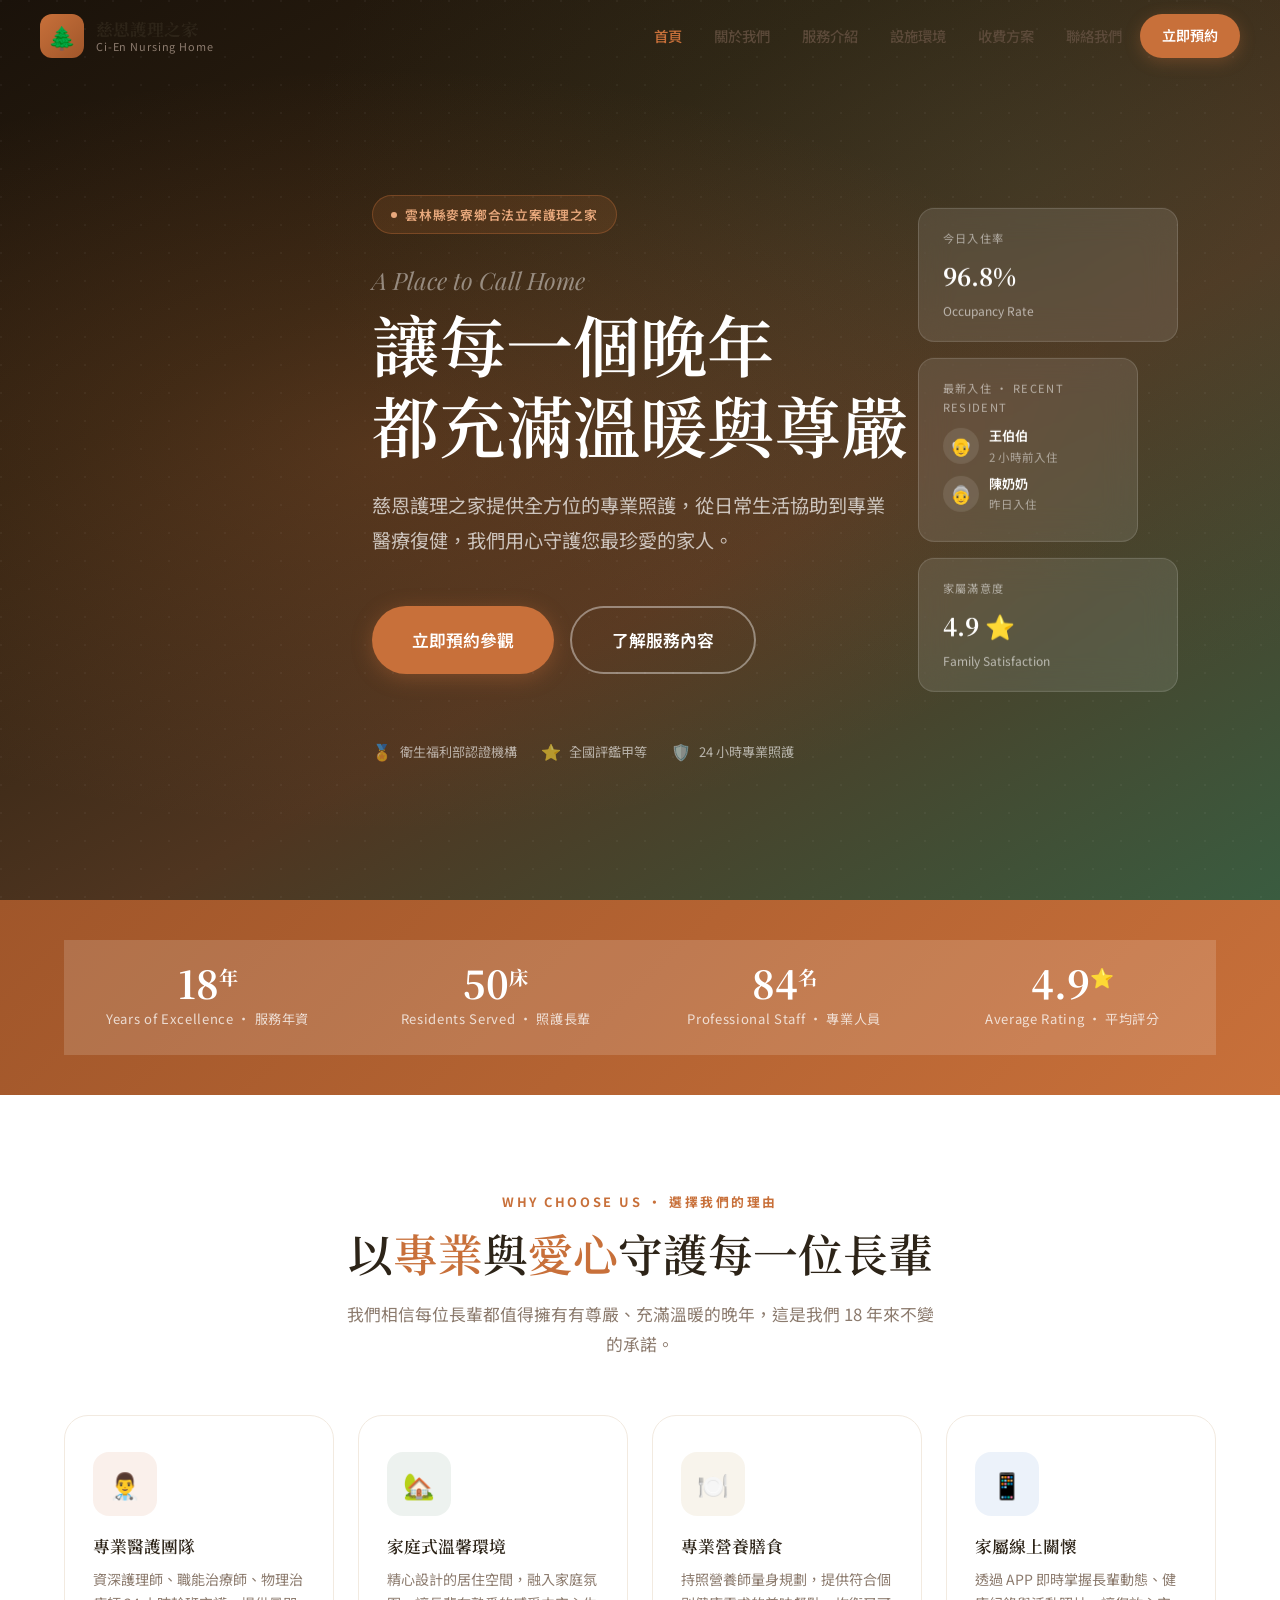
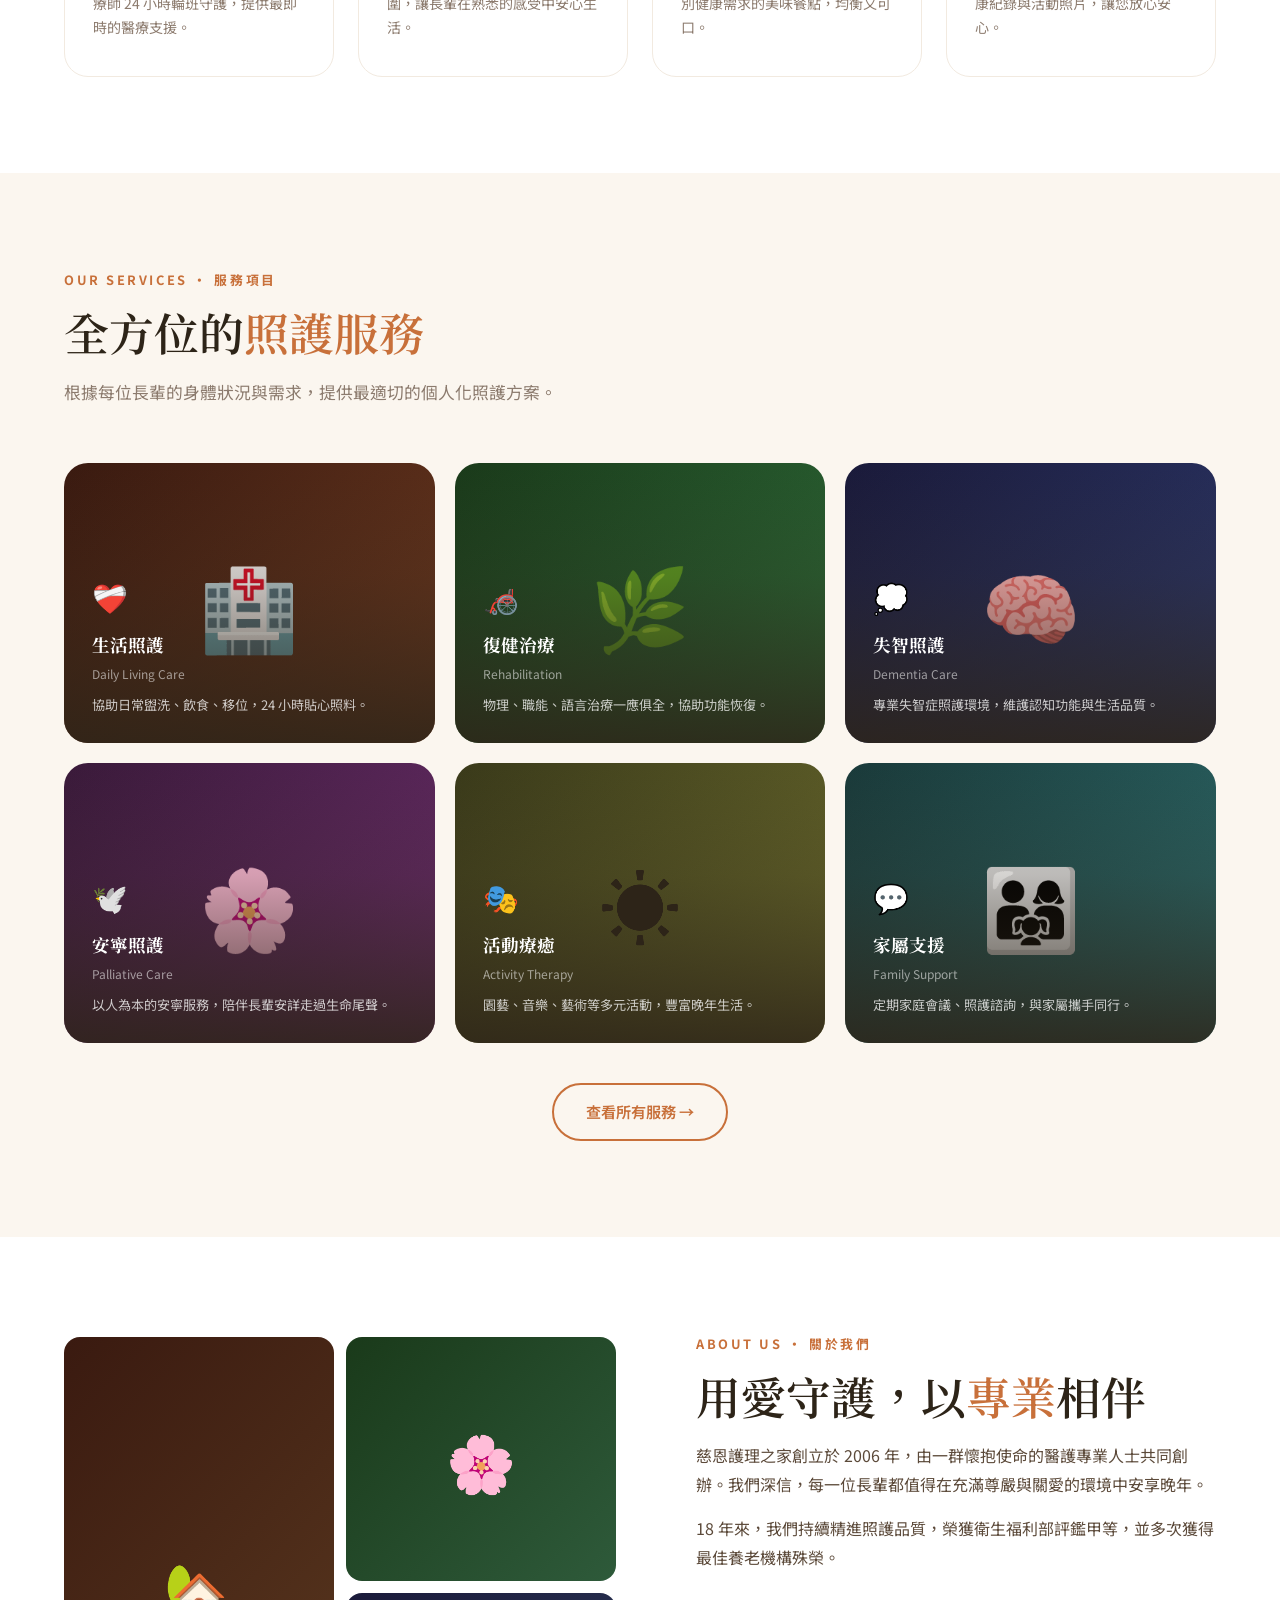
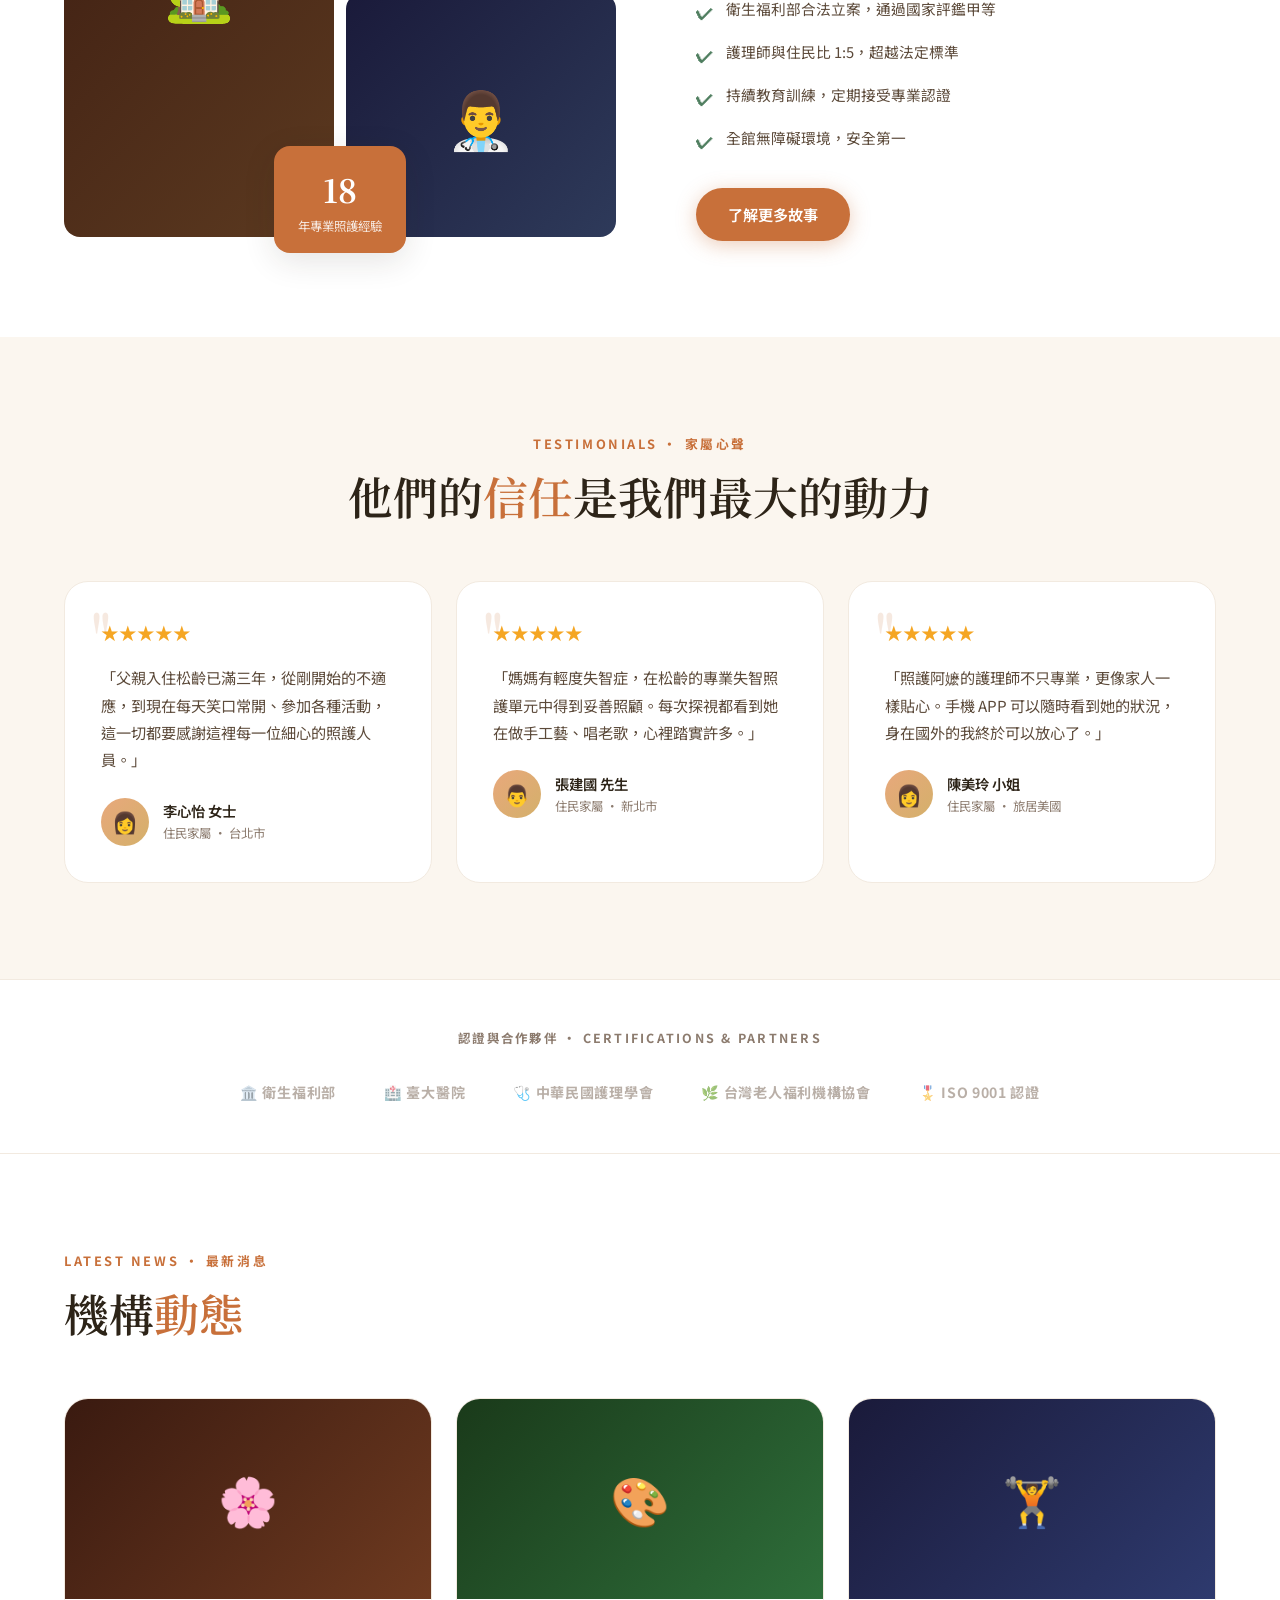
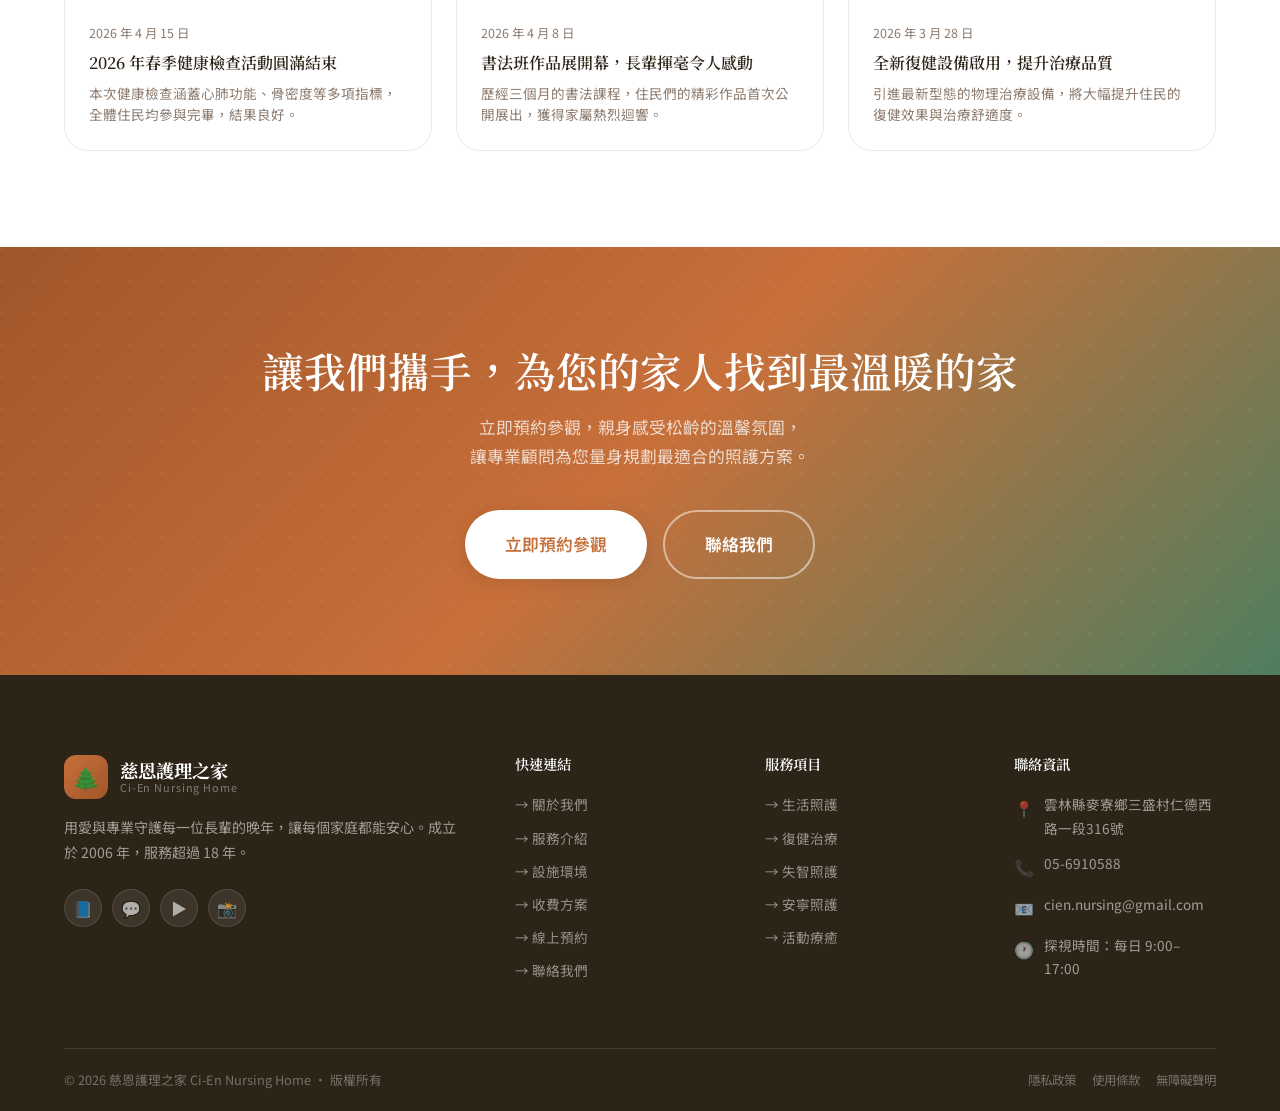
==== commit 71b0ca3f: "更新為雲林縣私立慈恩護理之家真實資訊（名稱、電話、地址、負責人）" ====
--- a/index.html
+++ b/index.html
@@ -3,8 +3,8 @@
 <head>
   <meta charset="UTF-8">
   <meta name="viewport" content="width=device-width, initial-scale=1.0">
-  <title>松齡養老之家 | Pine Age Care Home</title>
-  <meta name="description" content="松齡養老之家提供溫馨、專業的全方位照護服務，讓您的摯愛享有尊嚴、舒適的晚年生活。">
+  <title>慈恩護理之家 | Ci-En Nursing Home</title>
+  <meta name="description" content="雲林縣私立慈恩護理之家提供溫馨、專業的全方位照護服務，讓您的摯愛享有尊嚴、舒適的晚年生活。">
   <link rel="stylesheet" href="css/style.css">
   <style>
     /* ===== Hero ===== */
@@ -336,8 +336,8 @@
     <a href="index.html" class="nav-logo">
       <div class="nav-logo-icon">🌲</div>
       <div class="nav-logo-text">
-        <div class="nav-logo-zh">松齡養老之家</div>
-        <div class="nav-logo-en">Pine Age Care Home</div>
+        <div class="nav-logo-zh">慈恩護理之家</div>
+        <div class="nav-logo-en">Ci-En Nursing Home</div>
       </div>
     </a>
 
@@ -367,7 +367,7 @@
     <div class="hero-content animate-fade-up">
       <div class="hero-badge">
         <div class="hero-badge-dot"></div>
-        <span class="hero-badge-text">已服務逾 18 年 · Serving Families Since 2006</span>
+        <span class="hero-badge-text">雲林縣麥寮鄉合法立案護理之家</span>
       </div>
 
       <h1 class="hero-title">
@@ -376,7 +376,7 @@
       </h1>
 
       <p class="hero-subtitle">
-        松齡養老之家提供全方位的專業照護，從日常生活協助到專業醫療復健，我們用心守護您最珍愛的家人。
+        慈恩護理之家提供全方位的專業照護，從日常生活協助到專業醫療復健，我們用心守護您最珍愛的家人。
       </p>
 
       <div class="hero-actions">
@@ -435,7 +435,7 @@
         <div class="stat-label">Years of Excellence · 服務年資</div>
       </div>
       <div class="stat-item reveal delay-1">
-        <div class="stat-number"><span data-count="320">0</span><sup>+</sup></div>
+        <div class="stat-number"><span data-count="50">0</span><sup>床</sup></div>
         <div class="stat-label">Residents Served · 照護長輩</div>
       </div>
       <div class="stat-item reveal delay-2">
@@ -576,7 +576,7 @@
         <span class="section-label">About Us · 關於我們</span>
         <h2 class="section-title">用愛守護，以<span>專業</span>相伴</h2>
         <p style="color:var(--text-medium);line-height:1.8;margin-bottom:16px;">
-          松齡養老之家創立於 2006 年，由一群懷抱使命的醫護專業人士共同創辦。我們深信，每一位長輩都值得在充滿尊嚴與關愛的環境中安享晚年。
+          慈恩護理之家創立於 2006 年，由一群懷抱使命的醫護專業人士共同創辦。我們深信，每一位長輩都值得在充滿尊嚴與關愛的環境中安享晚年。
         </p>
         <p style="color:var(--text-medium);line-height:1.8;">
           18 年來，我們持續精進照護品質，榮獲衛生福利部評鑑甲等，並多次獲得最佳養老機構殊榮。
@@ -722,8 +722,8 @@
         <div class="nav-logo" style="margin-bottom:16px;">
           <div class="nav-logo-icon">🌲</div>
           <div class="nav-logo-text">
-            <div class="nav-logo-zh">松齡養老之家</div>
-            <div class="nav-logo-en">Pine Age Care Home</div>
+            <div class="nav-logo-zh">慈恩護理之家</div>
+            <div class="nav-logo-en">Ci-En Nursing Home</div>
           </div>
         </div>
         <p class="footer-desc">用愛與專業守護每一位長輩的晚年，讓每個家庭都能安心。成立於 2006 年，服務超過 18 年。</p>
@@ -762,15 +762,15 @@
         <h4>聯絡資訊</h4>
         <div class="footer-contact-item">
           <span class="footer-contact-icon">📍</span>
-          <span>台北市信義區松仁路 100 號</span>
+          <span>雲林縣麥寮鄉三盛村仁德西路一段316號</span>
         </div>
         <div class="footer-contact-item">
           <span class="footer-contact-icon">📞</span>
-          <span>(02) 2345-6789</span>
+          <span>05-6910588</span>
         </div>
         <div class="footer-contact-item">
           <span class="footer-contact-icon">📧</span>
-          <span>care@pineage.com.tw</span>
+          <span>cien.nursing@gmail.com</span>
         </div>
         <div class="footer-contact-item">
           <span class="footer-contact-icon">🕐</span>
@@ -780,7 +780,7 @@
     </div>
 
     <div class="footer-bottom">
-      <div class="footer-copy">© 2026 松齡養老之家 Pine Age Care Home · 版權所有</div>
+      <div class="footer-copy">© 2026 慈恩護理之家 Ci-En Nursing Home · 版權所有</div>
       <div class="footer-legal">
         <a href="#">隱私政策</a>
         <a href="#">使用條款</a>
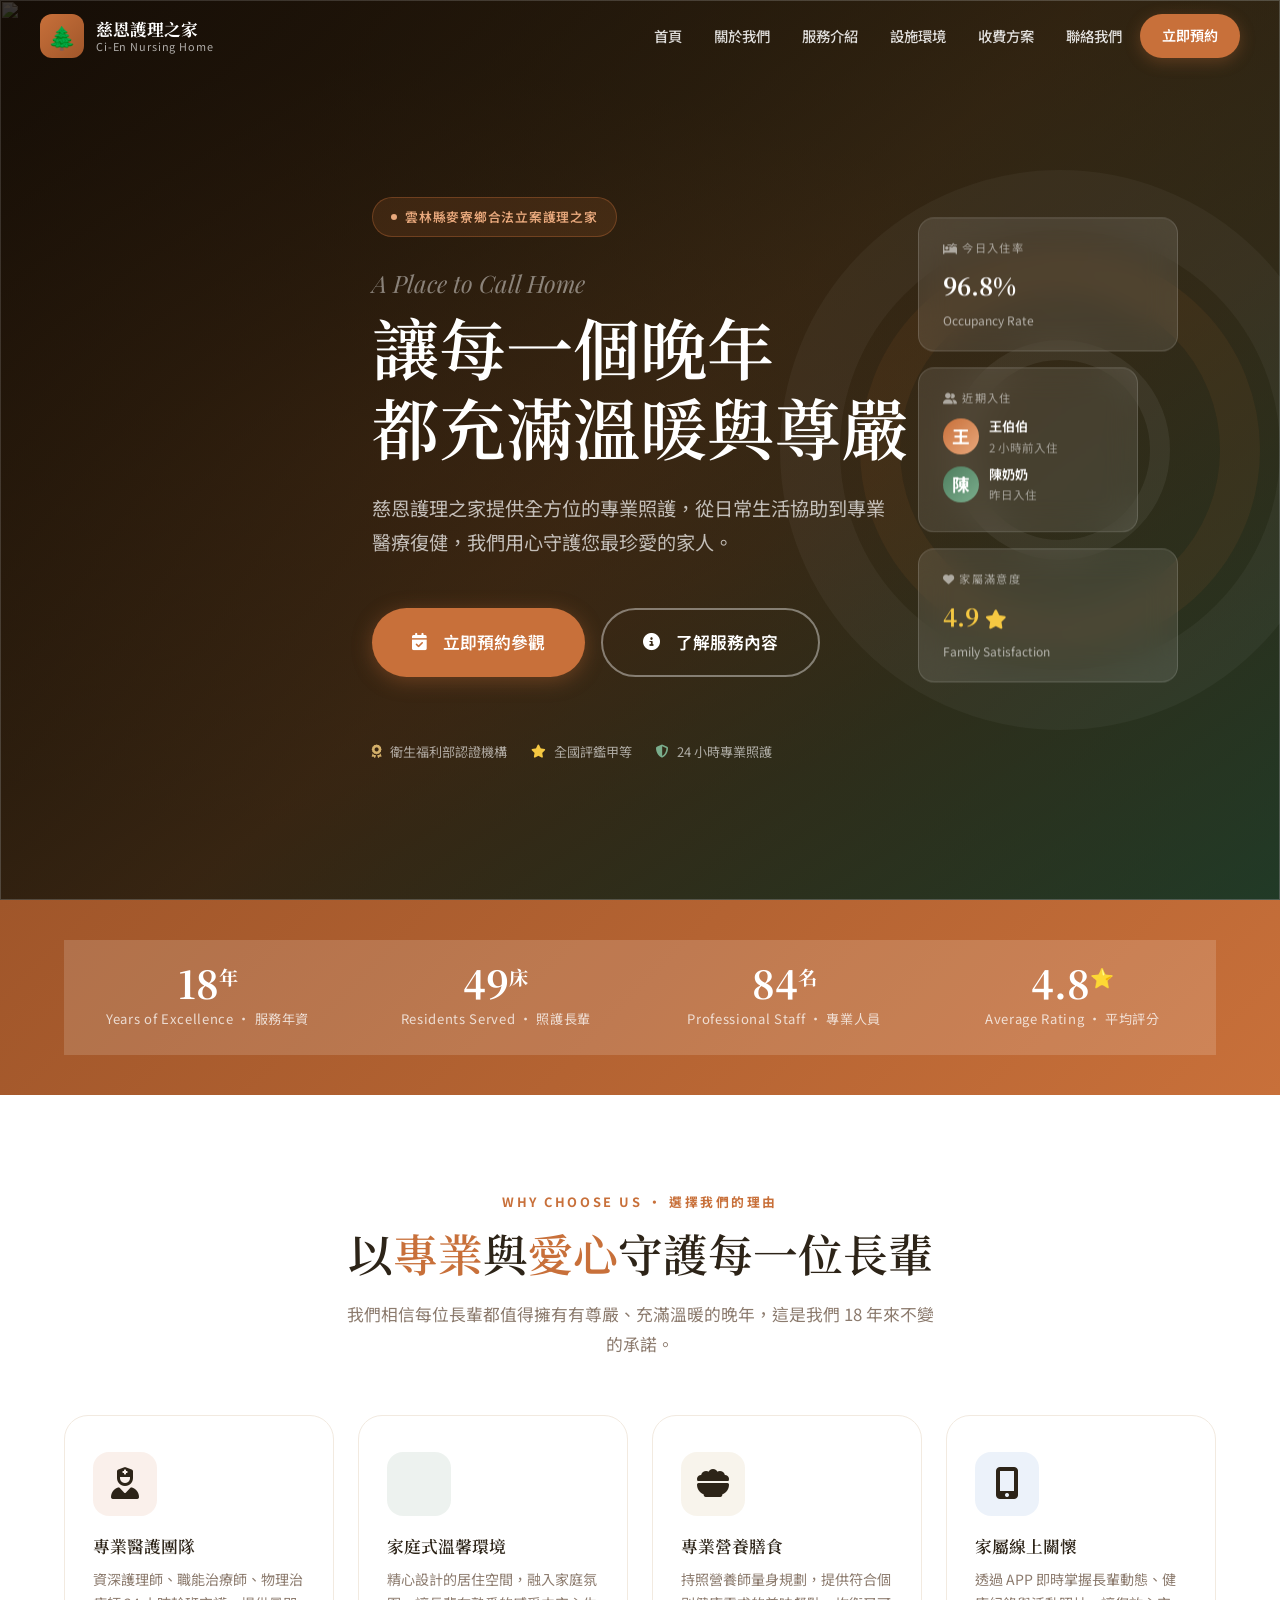
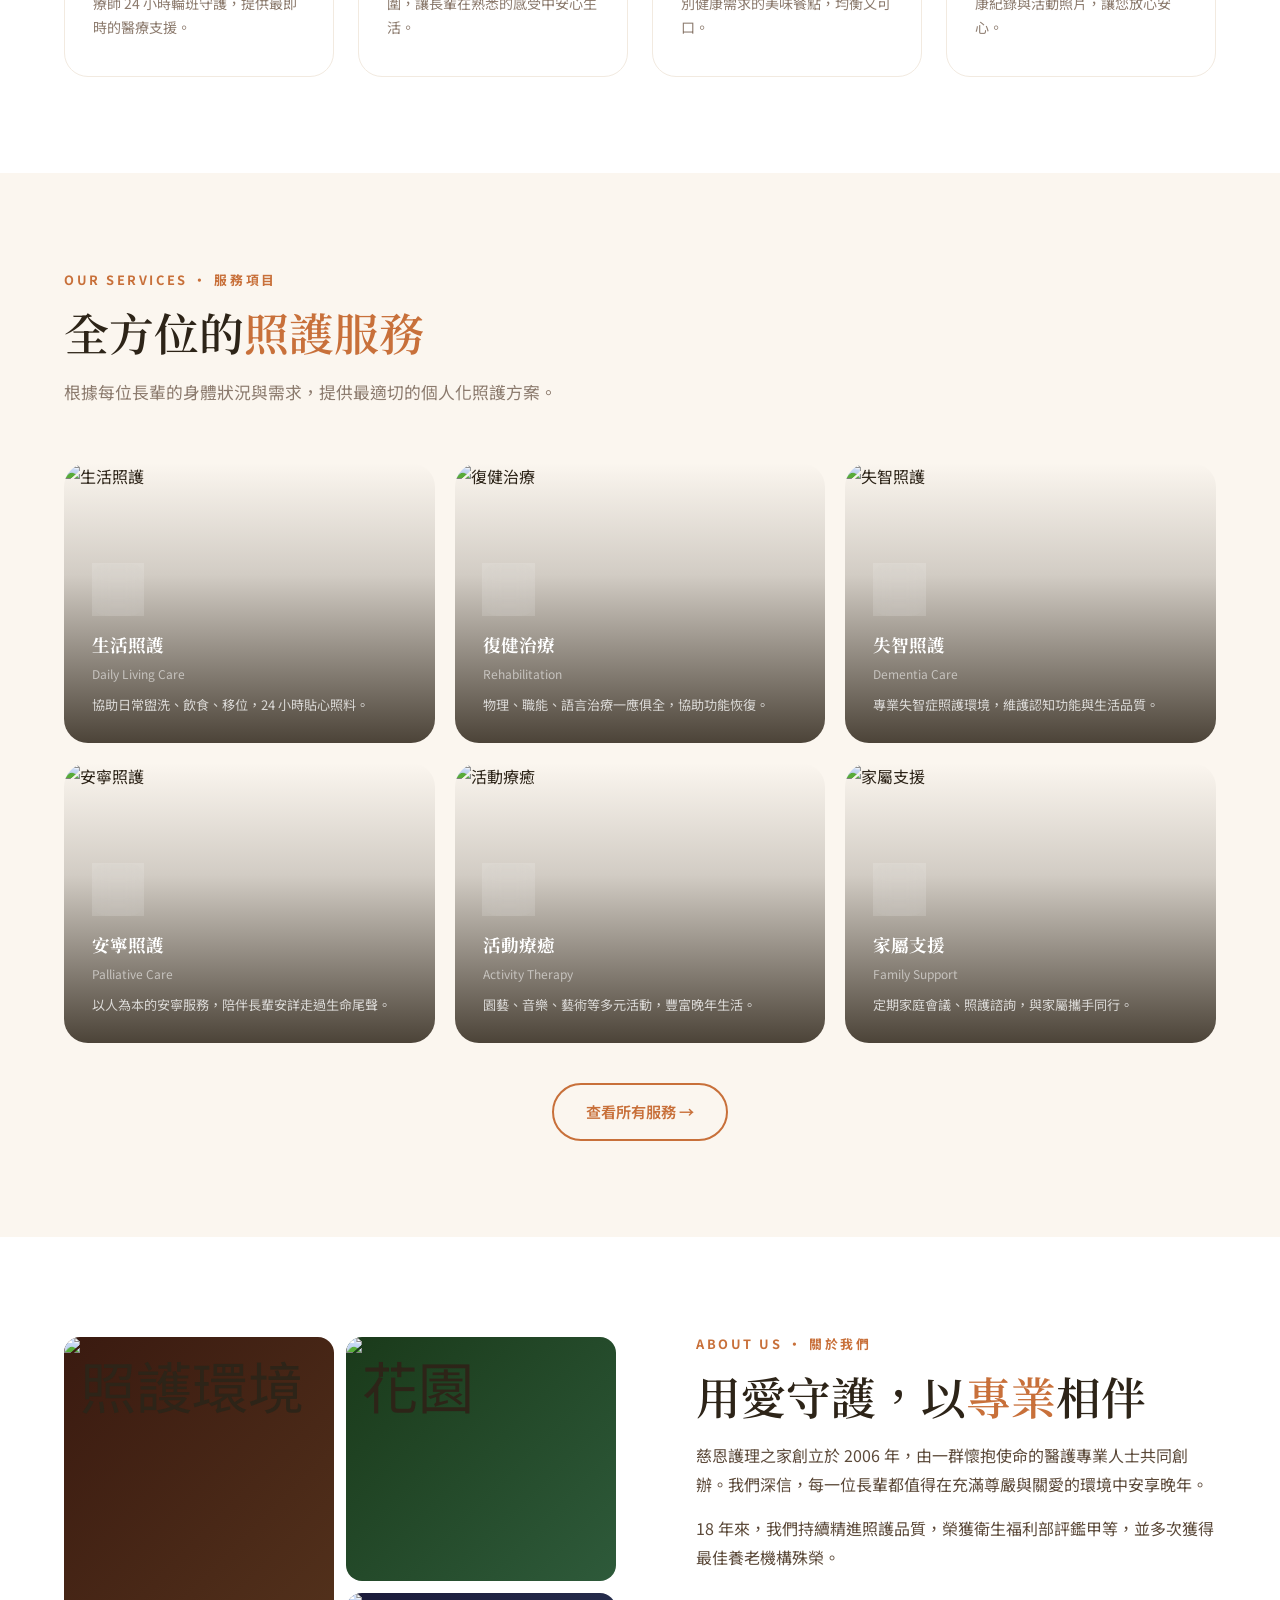
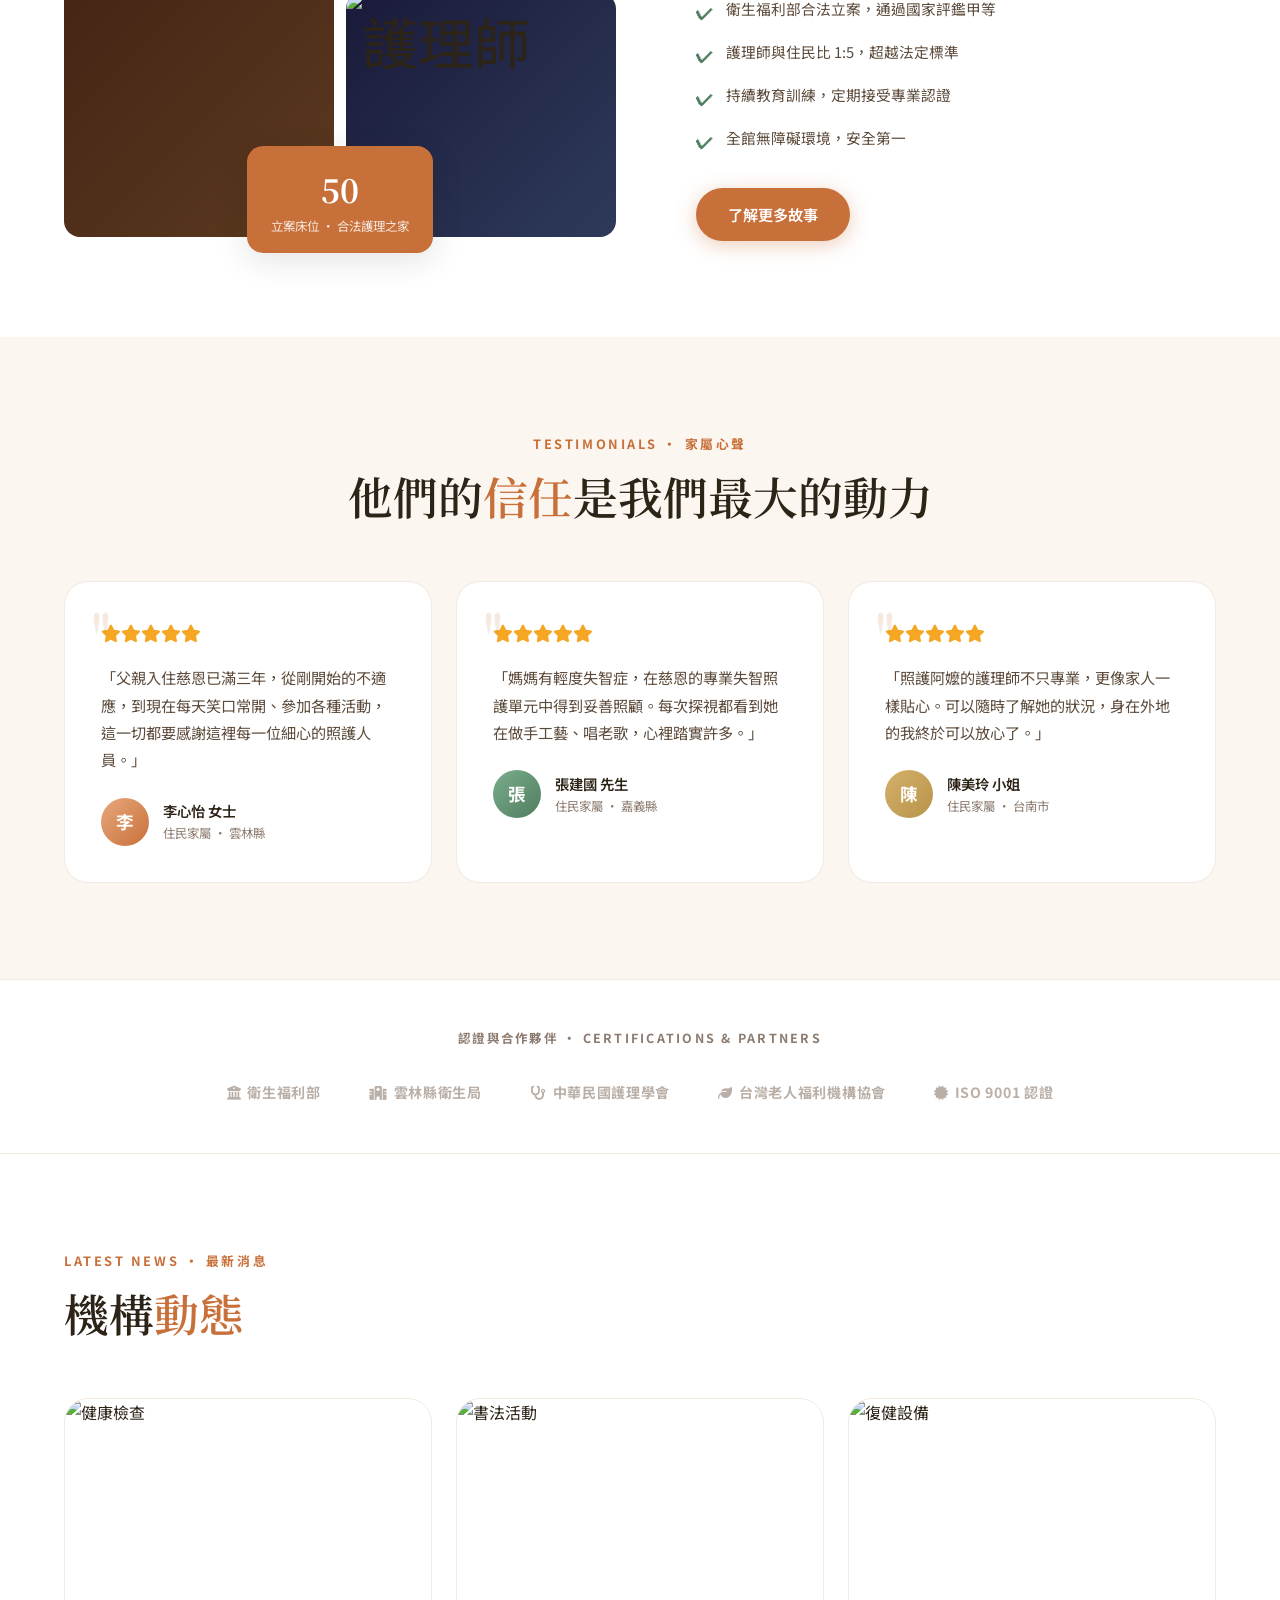
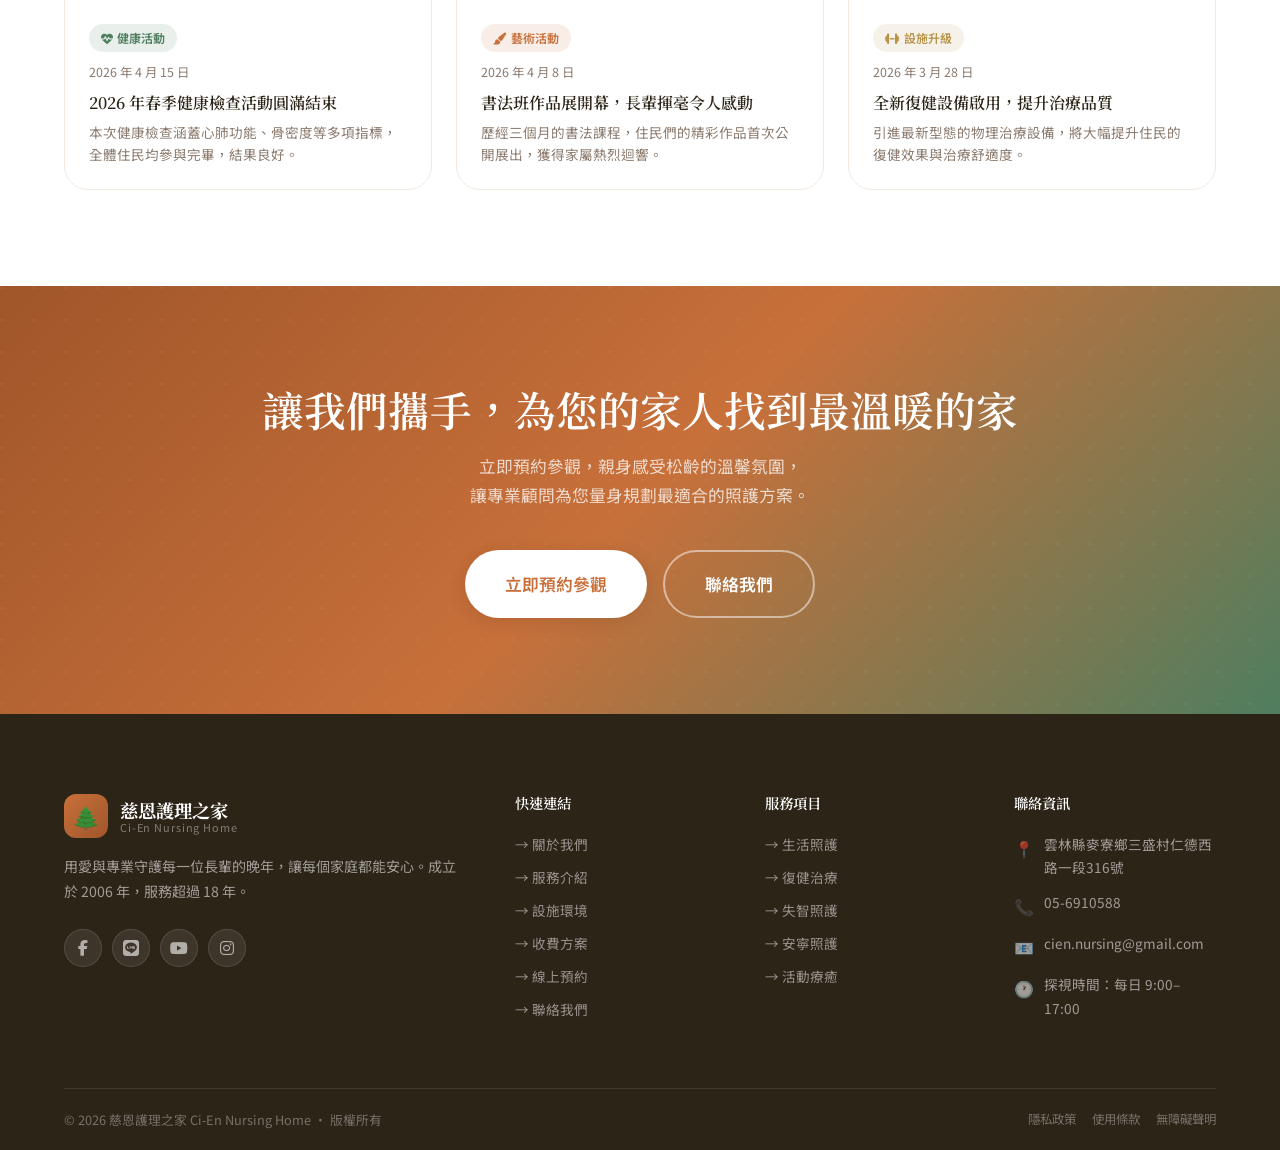
==== commit 15d7dc2c: "視覺全面升級：真實照片背景、Font Awesome 圖示、修復 Logo 白色顯示" ====
--- a/index.html
+++ b/index.html
@@ -6,6 +6,7 @@
   <title>慈恩護理之家 | Ci-En Nursing Home</title>
   <meta name="description" content="雲林縣私立慈恩護理之家提供溫馨、專業的全方位照護服務，讓您的摯愛享有尊嚴、舒適的晚年生活。">
   <link rel="stylesheet" href="css/style.css">
+  <link rel="stylesheet" href="https://cdnjs.cloudflare.com/ajax/libs/font-awesome/6.5.0/css/all.min.css">
   <style>
     /* ===== Hero ===== */
     .hero-section {
@@ -14,6 +15,30 @@
       align-items: center;
       position: relative;
       overflow: hidden;
+    }
+
+    .hero-photo {
+      position: absolute;
+      inset: 0;
+      width: 100%; height: 100%;
+      object-fit: cover;
+      z-index: 0;
+      animation: hero-zoom 20s ease-in-out infinite alternate;
+    }
+
+    @keyframes hero-zoom {
+      from { transform: scale(1); }
+      to   { transform: scale(1.06); }
+    }
+
+    .hero-photo-overlay {
+      position: absolute;
+      inset: 0;
+      background: linear-gradient(135deg,
+        rgba(20,12,5,.82) 0%,
+        rgba(45,30,12,.70) 50%,
+        rgba(20,40,25,.65) 100%);
+      z-index: 1;
     }
 
     .hero-bg {
@@ -24,7 +49,22 @@
         #2D2010 30%,
         #4F3520 60%,
         #3A5C40 100%);
-    }
+      z-index: 0;
+    }
+
+    .hero-deco {
+      position: absolute;
+      right: -80px; top: 50%;
+      transform: translateY(-50%);
+      width: 600px; height: 600px;
+      z-index: 1;
+      pointer-events: none;
+    }
+
+    .hero-deco-svg { width: 100%; height: 100%; animation: hero-rotate 40s linear infinite; }
+    @keyframes hero-rotate { from{transform:rotate(0)} to{transform:rotate(360deg)} }
+
+    @media(max-width:900px){ .hero-deco{ display:none; } }
 
     .hero-pattern {
       position: absolute;
@@ -48,6 +88,32 @@
       padding: 140px 0 80px;
       max-width: 680px;
     }
+
+    /* 服務卡片真實照片樣式 */
+    .service-card-img {
+      position: absolute;
+      inset: 0;
+      width: 100%; height: 100%;
+      object-fit: cover;
+      transition: transform .6s ease;
+      z-index: 0;
+    }
+    .service-preview-card:hover .service-card-img { transform: scale(1.08); }
+
+    .service-preview-fa {
+      width: 52px; height: 52px;
+      background: rgba(255,255,255,.15);
+      backdrop-filter: blur(8px);
+      border: 1.5px solid rgba(255,255,255,.3);
+      border-radius: 14px;
+      display: flex; align-items: center; justify-content: center;
+      font-size: 1.4rem;
+      color: #fff;
+      margin-bottom: 14px;
+    }
+
+    /* 新聞圖片 hover */
+    .news-card:hover .news-thumb img { transform: scale(1.06); }
 
     .hero-badge {
       display: inline-flex;
@@ -360,8 +426,19 @@
 <!-- Hero -->
 <section class="hero-section">
   <div class="hero-bg"></div>
+  <!-- 真實照片背景 -->
+  <img src="https://picsum.photos/seed/elderlycare88/1600/900" alt="" class="hero-photo">
+  <div class="hero-photo-overlay"></div>
   <div class="hero-pattern"></div>
-  <div class="hero-dots"></div>
+
+  <!-- SVG 裝飾圓形 -->
+  <div class="hero-deco">
+    <svg class="hero-deco-svg" viewBox="0 0 600 600" fill="none">
+      <circle cx="300" cy="300" r="250" stroke="rgba(255,255,255,.04)" stroke-width="60"/>
+      <circle cx="300" cy="300" r="180" stroke="rgba(200,112,58,.08)" stroke-width="40"/>
+      <circle cx="300" cy="300" r="100" stroke="rgba(255,255,255,.06)" stroke-width="20"/>
+    </svg>
+  </div>
 
   <div class="container">
     <div class="hero-content animate-fade-up">
@@ -380,14 +457,14 @@
       </p>
 
       <div class="hero-actions">
-        <a href="booking.html" class="btn btn-primary btn-lg">立即預約參觀</a>
-        <a href="services.html" class="btn btn-secondary btn-lg" style="border-color:rgba(255,255,255,.4);color:#fff;">了解服務內容</a>
+        <a href="booking.html" class="btn btn-primary btn-lg"><i class="fa-solid fa-calendar-check" style="margin-right:8px;"></i>立即預約參觀</a>
+        <a href="services.html" class="btn btn-secondary btn-lg" style="border-color:rgba(255,255,255,.4);color:#fff;"><i class="fa-solid fa-circle-info" style="margin-right:8px;"></i>了解服務內容</a>
       </div>
 
       <div class="hero-trust">
-        <div class="hero-trust-item"><span class="hero-trust-icon">🏅</span>衛生福利部認證機構</div>
-        <div class="hero-trust-item"><span class="hero-trust-icon">⭐</span>全國評鑑甲等</div>
-        <div class="hero-trust-item"><span class="hero-trust-icon">🛡️</span>24 小時專業照護</div>
+        <div class="hero-trust-item"><i class="fa-solid fa-award" style="color:var(--gold-light);"></i> 衛生福利部認證機構</div>
+        <div class="hero-trust-item"><i class="fa-solid fa-star" style="color:#F5C842;"></i> 全國評鑑甲等</div>
+        <div class="hero-trust-item"><i class="fa-solid fa-shield-halved" style="color:var(--secondary-light);"></i> 24 小時專業照護</div>
       </div>
     </div>
   </div>
@@ -395,22 +472,22 @@
   <!-- Floating Cards -->
   <div class="hero-float">
     <div class="float-card animate-fade-up delay-2">
-      <div class="float-card-label">今日入住率</div>
+      <div class="float-card-label"><i class="fa-solid fa-bed-pulse"></i> 今日入住率</div>
       <div class="float-card-value">96.8%</div>
       <div class="float-card-sub">Occupancy Rate</div>
     </div>
 
     <div class="float-card animate-fade-up delay-3">
-      <div class="float-card-label">最新入住 · Recent Resident</div>
+      <div class="float-card-label"><i class="fa-solid fa-user-group"></i> 近期入住</div>
       <div class="float-card-row">
-        <div class="float-card-avatar">👴</div>
+        <div class="float-card-avatar" style="background:linear-gradient(135deg,#C8703A,#E8A87C);color:#fff;font-weight:700;">王</div>
         <div class="float-card-info">
           <div class="float-card-name">王伯伯</div>
           <div class="float-card-time">2 小時前入住</div>
         </div>
       </div>
       <div class="float-card-row">
-        <div class="float-card-avatar">👵</div>
+        <div class="float-card-avatar" style="background:linear-gradient(135deg,#4F7E5F,#7AAD8C);color:#fff;font-weight:700;">陳</div>
         <div class="float-card-info">
           <div class="float-card-name">陳奶奶</div>
           <div class="float-card-time">昨日入住</div>
@@ -419,8 +496,8 @@
     </div>
 
     <div class="float-card animate-fade-up delay-4">
-      <div class="float-card-label">家屬滿意度</div>
-      <div class="float-card-value">4.9 ⭐</div>
+      <div class="float-card-label"><i class="fa-solid fa-heart"></i> 家屬滿意度</div>
+      <div class="float-card-value" style="color:#F5C842;">4.9 <i class="fa-solid fa-star" style="font-size:1.2rem;"></i></div>
       <div class="float-card-sub">Family Satisfaction</div>
     </div>
   </div>
@@ -461,22 +538,22 @@
 
     <div class="features-grid">
       <div class="card feature-card reveal">
-        <div class="card-icon orange">👨‍⚕️</div>
+        <div class="card-icon orange"><i class="fa-solid fa-user-nurse fa-lg"></i></div>
         <h3>專業醫護團隊</h3>
         <p>資深護理師、職能治療師、物理治療師 24 小時輪班守護，提供最即時的醫療支援。</p>
       </div>
       <div class="card feature-card reveal delay-1">
-        <div class="card-icon green">🏡</div>
+        <div class="card-icon green"><i class="fa-solid fa-house-chimney-heart fa-lg"></i></div>
         <h3>家庭式溫馨環境</h3>
         <p>精心設計的居住空間，融入家庭氛圍，讓長輩在熟悉的感受中安心生活。</p>
       </div>
       <div class="card feature-card reveal delay-2">
-        <div class="card-icon gold">🍽️</div>
+        <div class="card-icon gold"><i class="fa-solid fa-bowl-food fa-lg"></i></div>
         <h3>專業營養膳食</h3>
         <p>持照營養師量身規劃，提供符合個別健康需求的美味餐點，均衡又可口。</p>
       </div>
       <div class="card feature-card reveal delay-3">
-        <div class="card-icon blue">📱</div>
+        <div class="card-icon blue"><i class="fa-solid fa-mobile-screen-button fa-lg"></i></div>
         <h3>家屬線上關懷</h3>
         <p>透過 APP 即時掌握長輩動態、健康紀錄與活動照片，讓您放心安心。</p>
       </div>
@@ -494,55 +571,55 @@
     </div>
 
     <div class="service-preview-grid">
-      <div class="service-preview-card sp-bg-1 reveal">
-        <div class="service-card-bg">🏥</div>
+      <div class="service-preview-card reveal">
+        <img class="service-card-img" src="https://picsum.photos/seed/nursecare1/600/400" alt="生活照護">
         <div class="service-preview-content">
-          <div class="service-preview-icon">❤️‍🩹</div>
+          <div class="service-preview-fa"><i class="fa-solid fa-hand-holding-heart"></i></div>
           <div class="service-preview-name">生活照護</div>
           <div class="service-preview-en">Daily Living Care</div>
           <div class="service-preview-desc">協助日常盥洗、飲食、移位，24 小時貼心照料。</div>
         </div>
       </div>
-      <div class="service-preview-card sp-bg-2 reveal delay-1">
-        <div class="service-card-bg">🌿</div>
+      <div class="service-preview-card reveal delay-1">
+        <img class="service-card-img" src="https://picsum.photos/seed/rehab2024/600/400" alt="復健治療">
         <div class="service-preview-content">
-          <div class="service-preview-icon">🦽</div>
+          <div class="service-preview-fa"><i class="fa-solid fa-person-walking-with-cane"></i></div>
           <div class="service-preview-name">復健治療</div>
           <div class="service-preview-en">Rehabilitation</div>
           <div class="service-preview-desc">物理、職能、語言治療一應俱全，協助功能恢復。</div>
         </div>
       </div>
-      <div class="service-preview-card sp-bg-3 reveal delay-2">
-        <div class="service-card-bg">🧠</div>
+      <div class="service-preview-card reveal delay-2">
+        <img class="service-card-img" src="https://picsum.photos/seed/memory2024/600/400" alt="失智照護">
         <div class="service-preview-content">
-          <div class="service-preview-icon">💭</div>
+          <div class="service-preview-fa"><i class="fa-solid fa-brain"></i></div>
           <div class="service-preview-name">失智照護</div>
           <div class="service-preview-en">Dementia Care</div>
           <div class="service-preview-desc">專業失智症照護環境，維護認知功能與生活品質。</div>
         </div>
       </div>
-      <div class="service-preview-card sp-bg-4 reveal">
-        <div class="service-card-bg">🌸</div>
+      <div class="service-preview-card reveal">
+        <img class="service-card-img" src="https://picsum.photos/seed/palliative2/600/400" alt="安寧照護">
         <div class="service-preview-content">
-          <div class="service-preview-icon">🕊️</div>
+          <div class="service-preview-fa"><i class="fa-solid fa-dove"></i></div>
           <div class="service-preview-name">安寧照護</div>
           <div class="service-preview-en">Palliative Care</div>
           <div class="service-preview-desc">以人為本的安寧服務，陪伴長輩安詳走過生命尾聲。</div>
         </div>
       </div>
-      <div class="service-preview-card sp-bg-5 reveal delay-1">
-        <div class="service-card-bg">☀️</div>
+      <div class="service-preview-card reveal delay-1">
+        <img class="service-card-img" src="https://picsum.photos/seed/activity55/600/400" alt="活動療癒">
         <div class="service-preview-content">
-          <div class="service-preview-icon">🎭</div>
+          <div class="service-preview-fa"><i class="fa-solid fa-music"></i></div>
           <div class="service-preview-name">活動療癒</div>
           <div class="service-preview-en">Activity Therapy</div>
           <div class="service-preview-desc">園藝、音樂、藝術等多元活動，豐富晚年生活。</div>
         </div>
       </div>
-      <div class="service-preview-card sp-bg-6 reveal delay-2">
-        <div class="service-card-bg">👨‍👩‍👧</div>
+      <div class="service-preview-card reveal delay-2">
+        <img class="service-card-img" src="https://picsum.photos/seed/family77/600/400" alt="家屬支援">
         <div class="service-preview-content">
-          <div class="service-preview-icon">💬</div>
+          <div class="service-preview-fa"><i class="fa-solid fa-people-group"></i></div>
           <div class="service-preview-name">家屬支援</div>
           <div class="service-preview-en">Family Support</div>
           <div class="service-preview-desc">定期家庭會議、照護諮詢，與家屬攜手同行。</div>
@@ -562,12 +639,18 @@
     <div class="grid-2">
       <div class="reveal">
         <div class="about-visual">
-          <div class="about-img about-img-1">🏡</div>
-          <div class="about-img about-img-2">🌸</div>
-          <div class="about-img about-img-3">👨‍⚕️</div>
+          <div class="about-img about-img-1">
+            <img src="https://picsum.photos/seed/cien_care1/500/700" alt="照護環境" style="width:100%;height:100%;object-fit:cover;">
+          </div>
+          <div class="about-img about-img-2">
+            <img src="https://picsum.photos/seed/cien_garden/500/350" alt="花園" style="width:100%;height:100%;object-fit:cover;">
+          </div>
+          <div class="about-img about-img-3">
+            <img src="https://picsum.photos/seed/cien_nurse/500/350" alt="護理師" style="width:100%;height:100%;object-fit:cover;">
+          </div>
           <div class="about-badge">
-            <div class="about-badge-num">18</div>
-            <div class="about-badge-text">年專業照護經驗</div>
+            <div class="about-badge-num">50</div>
+            <div class="about-badge-text">立案床位 · 合法護理之家</div>
           </div>
         </div>
       </div>
@@ -605,37 +688,37 @@
 
     <div class="testimonials-grid">
       <div class="testimonial-card reveal">
-        <div class="testimonial-stars">★★★★★</div>
-        <p class="testimonial-text">「父親入住松齡已滿三年，從剛開始的不適應，到現在每天笑口常開、參加各種活動，這一切都要感謝這裡每一位細心的照護人員。」</p>
+        <div class="testimonial-stars"><i class="fa-solid fa-star"></i><i class="fa-solid fa-star"></i><i class="fa-solid fa-star"></i><i class="fa-solid fa-star"></i><i class="fa-solid fa-star"></i></div>
+        <p class="testimonial-text">「父親入住慈恩已滿三年，從剛開始的不適應，到現在每天笑口常開、參加各種活動，這一切都要感謝這裡每一位細心的照護人員。」</p>
         <div class="testimonial-author">
-          <div class="testimonial-avatar">👩</div>
+          <div class="testimonial-avatar" style="background:linear-gradient(135deg,#E8A87C,#C8703A);color:#fff;font-size:1.1rem;font-weight:700;">李</div>
           <div>
             <div class="testimonial-name">李心怡 女士</div>
-            <div class="testimonial-role">住民家屬 · 台北市</div>
+            <div class="testimonial-role">住民家屬 · 雲林縣</div>
           </div>
         </div>
       </div>
 
       <div class="testimonial-card reveal delay-1">
-        <div class="testimonial-stars">★★★★★</div>
-        <p class="testimonial-text">「媽媽有輕度失智症，在松齡的專業失智照護單元中得到妥善照顧。每次探視都看到她在做手工藝、唱老歌，心裡踏實許多。」</p>
+        <div class="testimonial-stars"><i class="fa-solid fa-star"></i><i class="fa-solid fa-star"></i><i class="fa-solid fa-star"></i><i class="fa-solid fa-star"></i><i class="fa-solid fa-star"></i></div>
+        <p class="testimonial-text">「媽媽有輕度失智症，在慈恩的專業失智照護單元中得到妥善照顧。每次探視都看到她在做手工藝、唱老歌，心裡踏實許多。」</p>
         <div class="testimonial-author">
-          <div class="testimonial-avatar">👨</div>
+          <div class="testimonial-avatar" style="background:linear-gradient(135deg,#7AAD8C,#4F7E5F);color:#fff;font-size:1.1rem;font-weight:700;">張</div>
           <div>
             <div class="testimonial-name">張建國 先生</div>
-            <div class="testimonial-role">住民家屬 · 新北市</div>
+            <div class="testimonial-role">住民家屬 · 嘉義縣</div>
           </div>
         </div>
       </div>
 
       <div class="testimonial-card reveal delay-2">
-        <div class="testimonial-stars">★★★★★</div>
-        <p class="testimonial-text">「照護阿嬷的護理師不只專業，更像家人一樣貼心。手機 APP 可以隨時看到她的狀況，身在國外的我終於可以放心了。」</p>
+        <div class="testimonial-stars"><i class="fa-solid fa-star"></i><i class="fa-solid fa-star"></i><i class="fa-solid fa-star"></i><i class="fa-solid fa-star"></i><i class="fa-solid fa-star"></i></div>
+        <p class="testimonial-text">「照護阿嬤的護理師不只專業，更像家人一樣貼心。可以隨時了解她的狀況，身在外地的我終於可以放心了。」</p>
         <div class="testimonial-author">
-          <div class="testimonial-avatar">👩</div>
+          <div class="testimonial-avatar" style="background:linear-gradient(135deg,#D4B06A,#B8934A);color:#fff;font-size:1.1rem;font-weight:700;">陳</div>
           <div>
             <div class="testimonial-name">陳美玲 小姐</div>
-            <div class="testimonial-role">住民家屬 · 旅居美國</div>
+            <div class="testimonial-role">住民家屬 · 台南市</div>
           </div>
         </div>
       </div>
@@ -648,11 +731,11 @@
   <div class="container">
     <p class="partners-label">認證與合作夥伴 · Certifications & Partners</p>
     <div class="partners-logos">
-      <div class="partner-logo">🏛️ 衛生福利部</div>
-      <div class="partner-logo">🏥 臺大醫院</div>
-      <div class="partner-logo">🩺 中華民國護理學會</div>
-      <div class="partner-logo">🌿 台灣老人福利機構協會</div>
-      <div class="partner-logo">🎖️ ISO 9001 認證</div>
+      <div class="partner-logo"><i class="fa-solid fa-building-columns"></i> 衛生福利部</div>
+      <div class="partner-logo"><i class="fa-solid fa-hospital"></i> 雲林縣衛生局</div>
+      <div class="partner-logo"><i class="fa-solid fa-stethoscope"></i> 中華民國護理學會</div>
+      <div class="partner-logo"><i class="fa-solid fa-leaf"></i> 台灣老人福利機構協會</div>
+      <div class="partner-logo"><i class="fa-solid fa-certificate"></i> ISO 9001 認證</div>
     </div>
   </div>
 </div>
@@ -668,9 +751,10 @@
     <div class="news-grid">
       <div class="card news-card reveal">
         <div class="news-thumb">
-          <div class="news-thumb-inner" style="background:linear-gradient(135deg,#3A1A10,#6E3A20);">🌸</div>
+          <img src="https://picsum.photos/seed/health_check/600/300" alt="健康檢查" style="width:100%;height:100%;object-fit:cover;transition:transform .5s ease;">
         </div>
         <div class="news-body">
+          <span class="tag tag-green" style="margin-bottom:10px;display:inline-block;"><i class="fa-solid fa-heart-pulse" style="margin-right:4px;"></i>健康活動</span>
           <div class="news-date">2026 年 4 月 15 日</div>
           <h3 class="news-title">2026 年春季健康檢查活動圓滿結束</h3>
           <p class="news-excerpt">本次健康檢查涵蓋心肺功能、骨密度等多項指標，全體住民均參與完畢，結果良好。</p>
@@ -679,9 +763,10 @@
 
       <div class="card news-card reveal delay-1">
         <div class="news-thumb">
-          <div class="news-thumb-inner" style="background:linear-gradient(135deg,#1A3A1A,#2E6E3A);">🎨</div>
+          <img src="https://picsum.photos/seed/art_class/600/300" alt="書法活動" style="width:100%;height:100%;object-fit:cover;transition:transform .5s ease;">
         </div>
         <div class="news-body">
+          <span class="tag tag-orange" style="margin-bottom:10px;display:inline-block;"><i class="fa-solid fa-paintbrush" style="margin-right:4px;"></i>藝術活動</span>
           <div class="news-date">2026 年 4 月 8 日</div>
           <h3 class="news-title">書法班作品展開幕，長輩揮毫令人感動</h3>
           <p class="news-excerpt">歷經三個月的書法課程，住民們的精彩作品首次公開展出，獲得家屬熱烈迴響。</p>
@@ -690,9 +775,10 @@
 
       <div class="card news-card reveal delay-2">
         <div class="news-thumb">
-          <div class="news-thumb-inner" style="background:linear-gradient(135deg,#1A1A3A,#2E3A6E);">🏋️</div>
+          <img src="https://picsum.photos/seed/rehab_equip/600/300" alt="復健設備" style="width:100%;height:100%;object-fit:cover;transition:transform .5s ease;">
         </div>
         <div class="news-body">
+          <span class="tag tag-gold" style="margin-bottom:10px;display:inline-block;"><i class="fa-solid fa-dumbbell" style="margin-right:4px;"></i>設施升級</span>
           <div class="news-date">2026 年 3 月 28 日</div>
           <h3 class="news-title">全新復健設備啟用，提升治療品質</h3>
           <p class="news-excerpt">引進最新型態的物理治療設備，將大幅提升住民的復健效果與治療舒適度。</p>
@@ -728,10 +814,10 @@
         </div>
         <p class="footer-desc">用愛與專業守護每一位長輩的晚年，讓每個家庭都能安心。成立於 2006 年，服務超過 18 年。</p>
         <div class="footer-social">
-          <a href="#" class="social-btn" title="Facebook">📘</a>
-          <a href="#" class="social-btn" title="Line">💬</a>
-          <a href="#" class="social-btn" title="YouTube">▶️</a>
-          <a href="#" class="social-btn" title="Instagram">📸</a>
+          <a href="https://www.facebook.com/p/%E9%9B%B2%E6%9E%97%E7%B8%A3%E7%A7%81%E7%AB%8B%E6%85%88%E6%81%A9%E8%AD%B7%E7%90%86%E4%B9%8B%E5%AE%B6-100057499567600/" target="_blank" class="social-btn" title="Facebook"><i class="fa-brands fa-facebook-f"></i></a>
+          <a href="#" class="social-btn" title="Line"><i class="fa-brands fa-line"></i></a>
+          <a href="#" class="social-btn" title="YouTube"><i class="fa-brands fa-youtube"></i></a>
+          <a href="#" class="social-btn" title="Instagram"><i class="fa-brands fa-instagram"></i></a>
         </div>
       </div>
 
--- a/css/style.css
+++ b/css/style.css
@@ -2,6 +2,7 @@
    全局樣式 / Global Styles
    ============================================= */
 @import url('https://fonts.googleapis.com/css2?family=Noto+Serif+TC:wght@300;400;500;600;700&family=Noto+Sans+TC:wght@300;400;500;700&family=Playfair+Display:ital,wght@0,400;0,700;1,400&display=swap');
+@import url('https://cdnjs.cloudflare.com/ajax/libs/font-awesome/6.5.0/css/all.min.css');
 
 :root {
   --primary:        #C8703A;
@@ -99,6 +100,12 @@
 }
 
 .navbar.transparent { background: transparent; }
+
+/* Logo 在透明 navbar 時顯示白色 */
+.navbar.transparent .nav-logo-zh { color: #fff; }
+.navbar.transparent .nav-logo-en { color: rgba(255,255,255,.65); }
+.navbar.transparent .nav-link     { color: rgba(255,255,255,.85); }
+.navbar.transparent .nav-link:hover { color: #fff; background: rgba(255,255,255,.1); }
 .navbar.scrolled {
   background: rgba(255,249,244,.97);
   backdrop-filter: blur(12px);
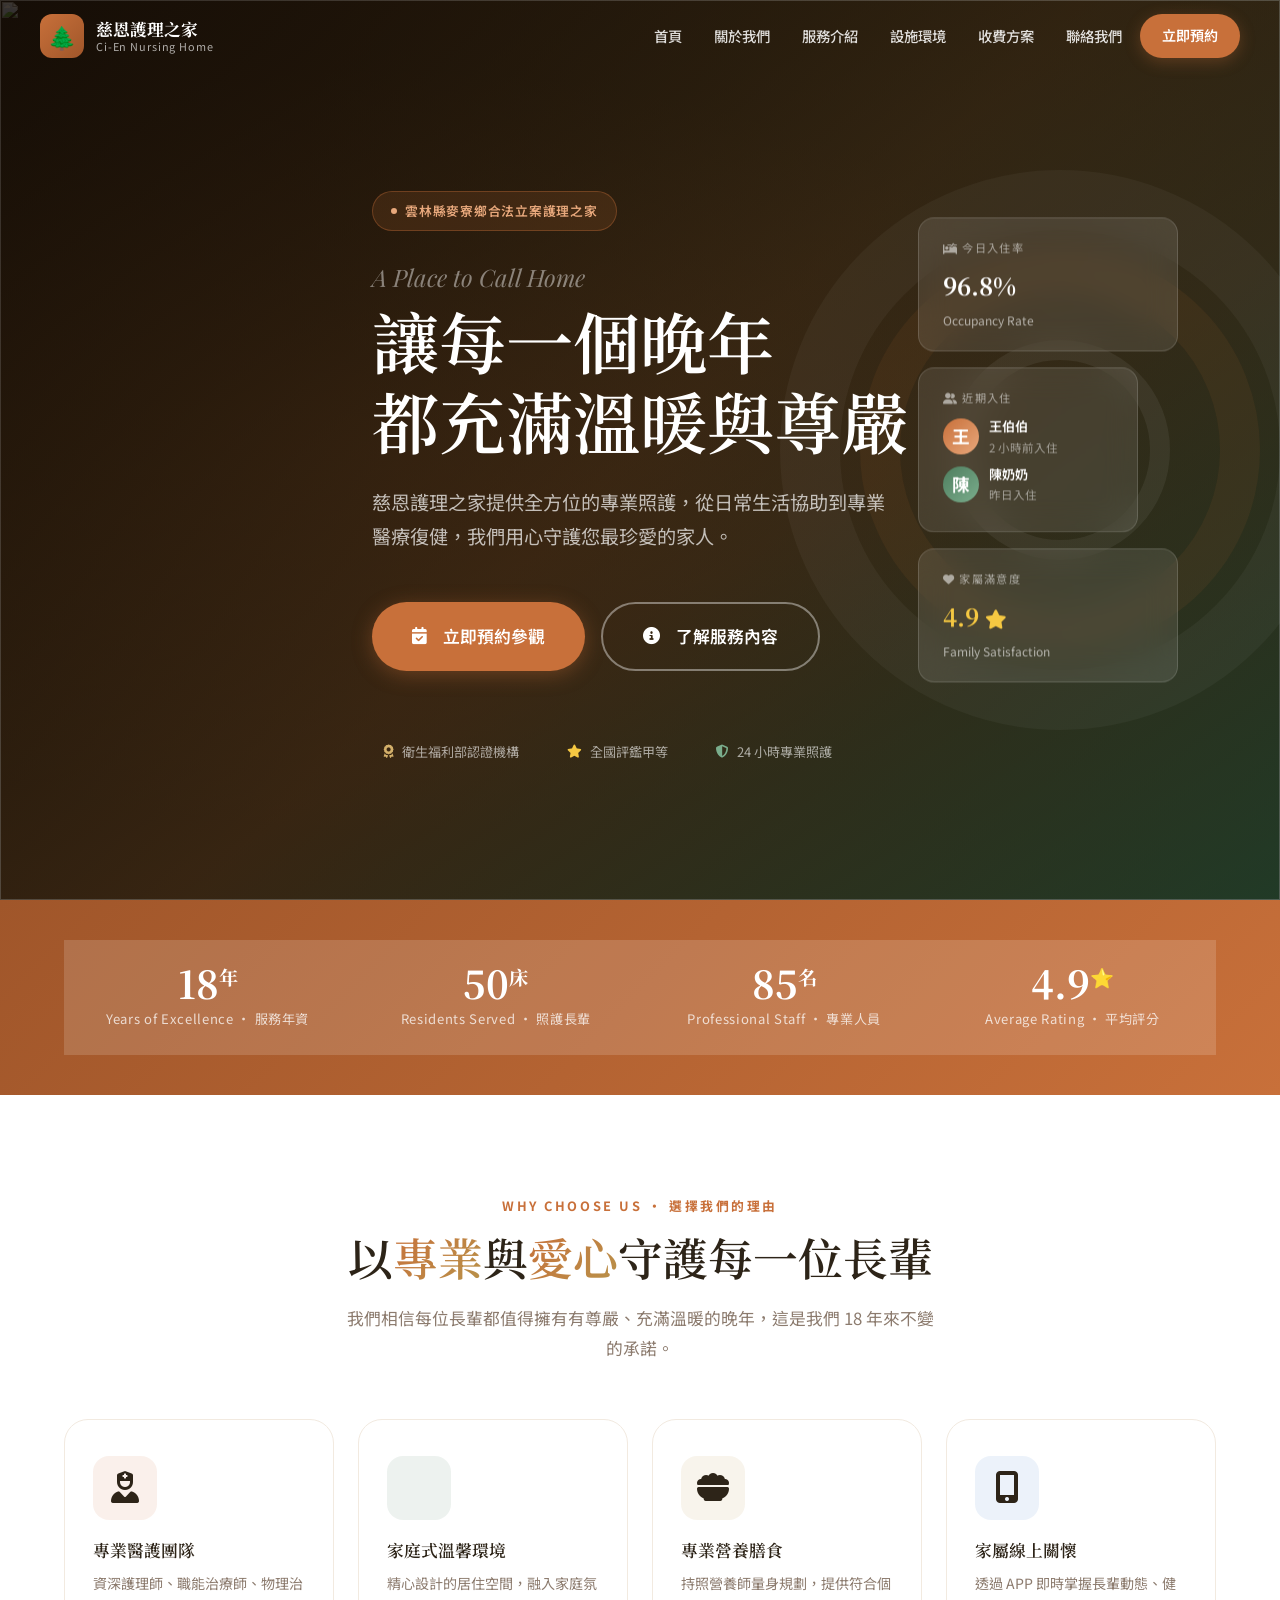
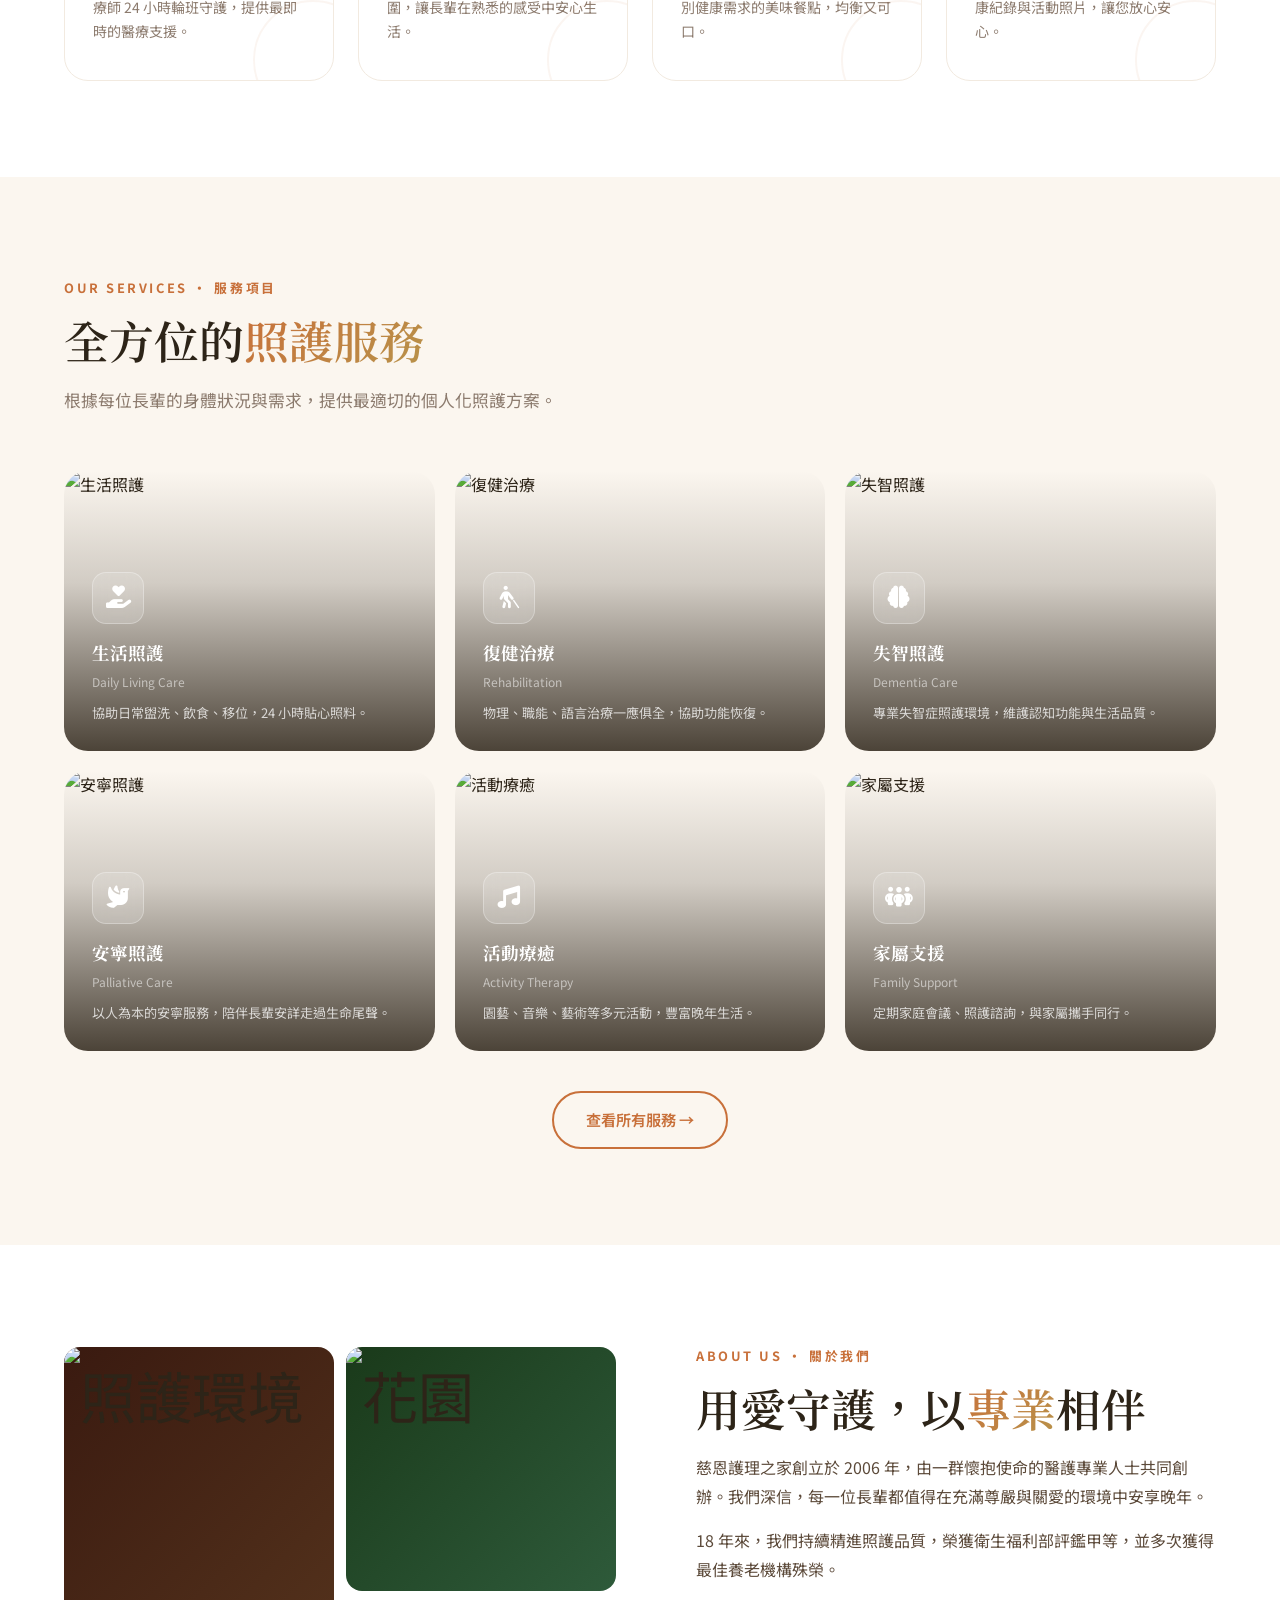
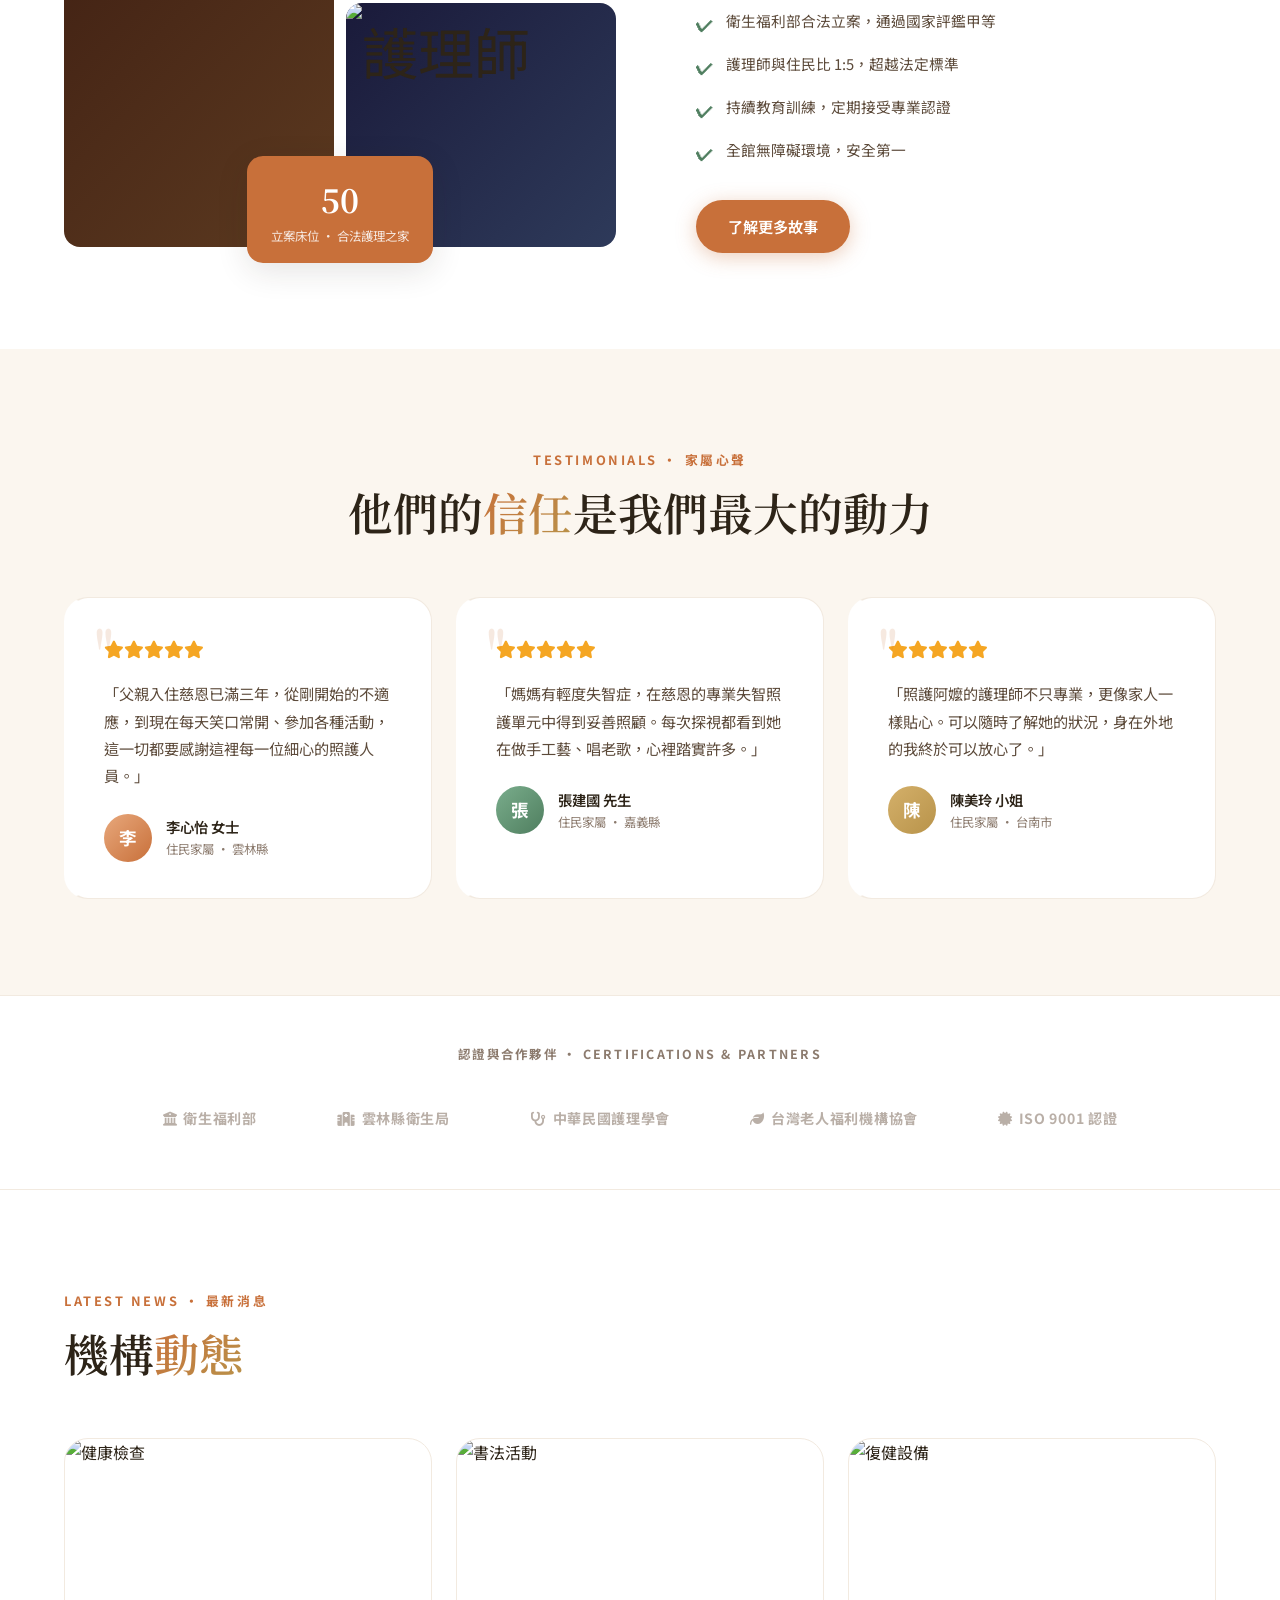
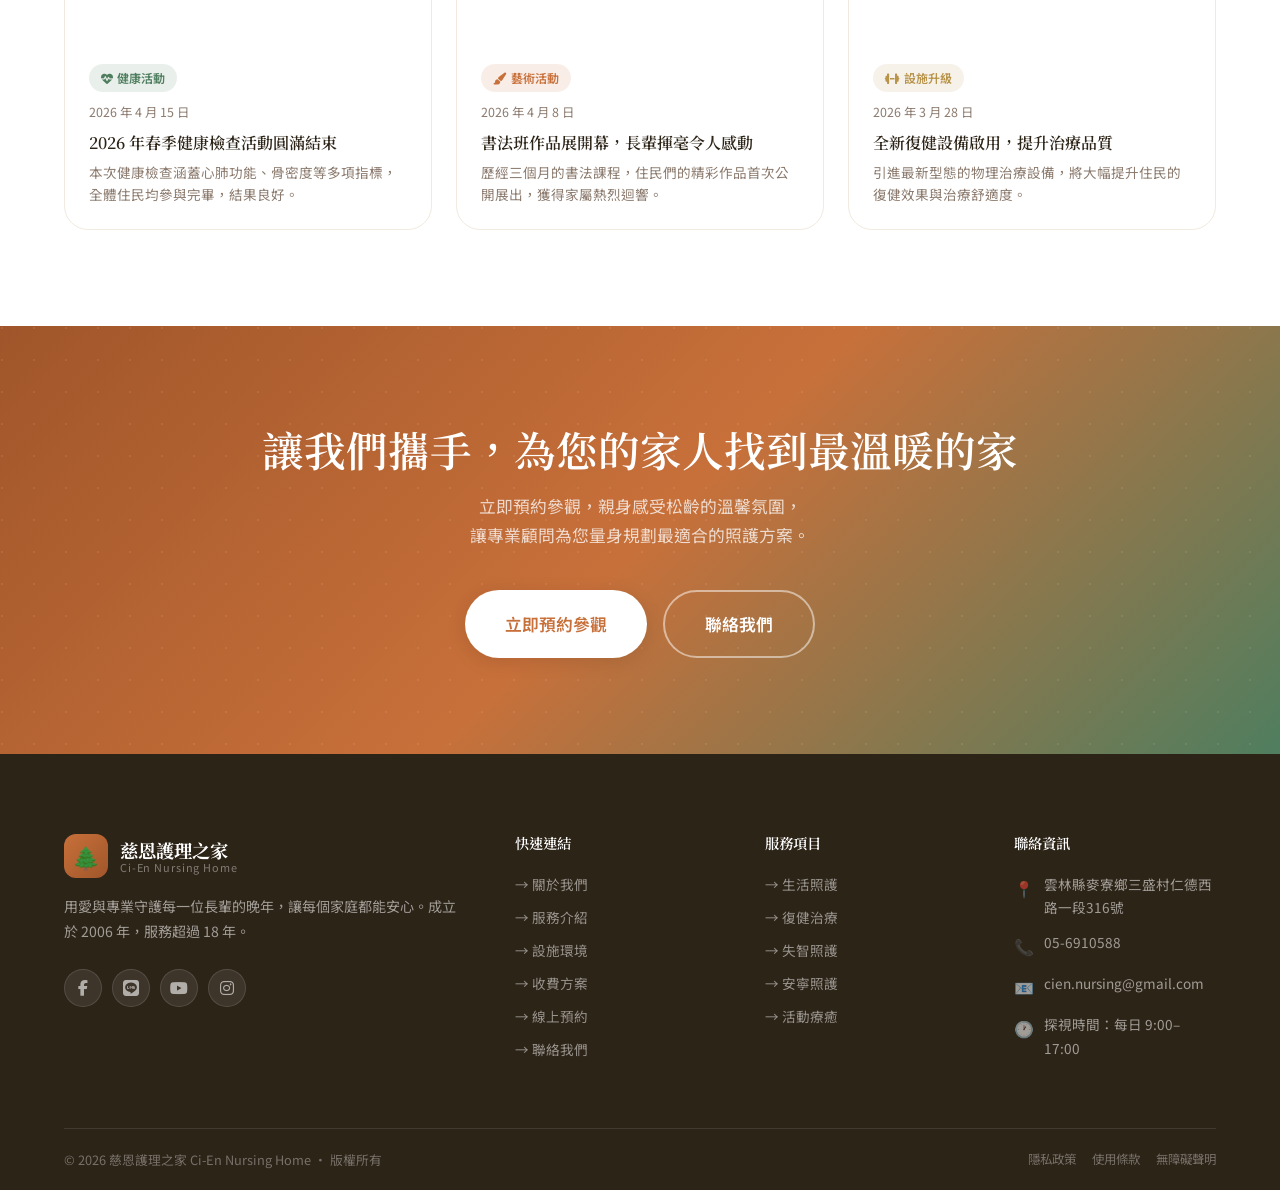
==== commit 953ccbea: "全面視覺升級：Unsplash 真實照片、Font Awesome 強化、CSS 動效升級 - 首頁 Hero：換用 Unsplash 真實護理照片 (photo-1559839734) - 6 張服" ====
--- a/index.html
+++ b/index.html
@@ -427,7 +427,7 @@
 <section class="hero-section">
   <div class="hero-bg"></div>
   <!-- 真實照片背景 -->
-  <img src="https://picsum.photos/seed/elderlycare88/1600/900" alt="" class="hero-photo">
+  <img src="https://images.unsplash.com/photo-1559839734-2b71ea197ec2?auto=format&fit=crop&w=1600&h=900&q=85" alt="" class="hero-photo">
   <div class="hero-photo-overlay"></div>
   <div class="hero-pattern"></div>
 
@@ -572,7 +572,7 @@
 
     <div class="service-preview-grid">
       <div class="service-preview-card reveal">
-        <img class="service-card-img" src="https://picsum.photos/seed/nursecare1/600/400" alt="生活照護">
+        <img class="service-card-img" src="https://images.unsplash.com/photo-1576765608535-5a7c22fc0e57?auto=format&fit=crop&w=600&h=400&q=80" alt="生活照護">
         <div class="service-preview-content">
           <div class="service-preview-fa"><i class="fa-solid fa-hand-holding-heart"></i></div>
           <div class="service-preview-name">生活照護</div>
@@ -581,7 +581,7 @@
         </div>
       </div>
       <div class="service-preview-card reveal delay-1">
-        <img class="service-card-img" src="https://picsum.photos/seed/rehab2024/600/400" alt="復健治療">
+        <img class="service-card-img" src="https://images.unsplash.com/photo-1571019613454-1cb2f99b2d8b?auto=format&fit=crop&w=600&h=400&q=80" alt="復健治療">
         <div class="service-preview-content">
           <div class="service-preview-fa"><i class="fa-solid fa-person-walking-with-cane"></i></div>
           <div class="service-preview-name">復健治療</div>
@@ -590,7 +590,7 @@
         </div>
       </div>
       <div class="service-preview-card reveal delay-2">
-        <img class="service-card-img" src="https://picsum.photos/seed/memory2024/600/400" alt="失智照護">
+        <img class="service-card-img" src="https://images.unsplash.com/photo-1527613426441-4da17471b66d?auto=format&fit=crop&w=600&h=400&q=80" alt="失智照護">
         <div class="service-preview-content">
           <div class="service-preview-fa"><i class="fa-solid fa-brain"></i></div>
           <div class="service-preview-name">失智照護</div>
@@ -599,7 +599,7 @@
         </div>
       </div>
       <div class="service-preview-card reveal">
-        <img class="service-card-img" src="https://picsum.photos/seed/palliative2/600/400" alt="安寧照護">
+        <img class="service-card-img" src="https://images.unsplash.com/photo-1584820927498-cfe5211fd8bf?auto=format&fit=crop&w=600&h=400&q=80" alt="安寧照護">
         <div class="service-preview-content">
           <div class="service-preview-fa"><i class="fa-solid fa-dove"></i></div>
           <div class="service-preview-name">安寧照護</div>
@@ -608,7 +608,7 @@
         </div>
       </div>
       <div class="service-preview-card reveal delay-1">
-        <img class="service-card-img" src="https://picsum.photos/seed/activity55/600/400" alt="活動療癒">
+        <img class="service-card-img" src="https://images.unsplash.com/photo-1556909114-f6e7ad7d3136?auto=format&fit=crop&w=600&h=400&q=80" alt="活動療癒">
         <div class="service-preview-content">
           <div class="service-preview-fa"><i class="fa-solid fa-music"></i></div>
           <div class="service-preview-name">活動療癒</div>
@@ -617,7 +617,7 @@
         </div>
       </div>
       <div class="service-preview-card reveal delay-2">
-        <img class="service-card-img" src="https://picsum.photos/seed/family77/600/400" alt="家屬支援">
+        <img class="service-card-img" src="https://images.unsplash.com/photo-1573497019940-1c28c88b4f3e?auto=format&fit=crop&w=600&h=400&q=80" alt="家屬支援">
         <div class="service-preview-content">
           <div class="service-preview-fa"><i class="fa-solid fa-people-group"></i></div>
           <div class="service-preview-name">家屬支援</div>
@@ -640,13 +640,13 @@
       <div class="reveal">
         <div class="about-visual">
           <div class="about-img about-img-1">
-            <img src="https://picsum.photos/seed/cien_care1/500/700" alt="照護環境" style="width:100%;height:100%;object-fit:cover;">
+            <img src="https://images.unsplash.com/photo-1516307365426-bea591f05011?auto=format&fit=crop&w=500&h=700&q=80" alt="照護環境" style="width:100%;height:100%;object-fit:cover;">
           </div>
           <div class="about-img about-img-2">
-            <img src="https://picsum.photos/seed/cien_garden/500/350" alt="花園" style="width:100%;height:100%;object-fit:cover;">
+            <img src="https://images.unsplash.com/photo-1416879595882-3373a0480b5b?auto=format&fit=crop&w=500&h=350&q=80" alt="花園" style="width:100%;height:100%;object-fit:cover;">
           </div>
           <div class="about-img about-img-3">
-            <img src="https://picsum.photos/seed/cien_nurse/500/350" alt="護理師" style="width:100%;height:100%;object-fit:cover;">
+            <img src="https://images.unsplash.com/photo-1551076805-e1869033e561?auto=format&fit=crop&w=500&h=350&q=80" alt="護理師" style="width:100%;height:100%;object-fit:cover;">
           </div>
           <div class="about-badge">
             <div class="about-badge-num">50</div>
@@ -751,7 +751,7 @@
     <div class="news-grid">
       <div class="card news-card reveal">
         <div class="news-thumb">
-          <img src="https://picsum.photos/seed/health_check/600/300" alt="健康檢查" style="width:100%;height:100%;object-fit:cover;transition:transform .5s ease;">
+          <img src="https://images.unsplash.com/photo-1579684385127-1ef15d508118?auto=format&fit=crop&w=600&h=300&q=80" alt="健康檢查" style="width:100%;height:100%;object-fit:cover;transition:transform .5s ease;">
         </div>
         <div class="news-body">
           <span class="tag tag-green" style="margin-bottom:10px;display:inline-block;"><i class="fa-solid fa-heart-pulse" style="margin-right:4px;"></i>健康活動</span>
@@ -763,7 +763,7 @@
 
       <div class="card news-card reveal delay-1">
         <div class="news-thumb">
-          <img src="https://picsum.photos/seed/art_class/600/300" alt="書法活動" style="width:100%;height:100%;object-fit:cover;transition:transform .5s ease;">
+          <img src="https://images.unsplash.com/photo-1556742031-c6961e8560b0?auto=format&fit=crop&w=600&h=300&q=80" alt="書法活動" style="width:100%;height:100%;object-fit:cover;transition:transform .5s ease;">
         </div>
         <div class="news-body">
           <span class="tag tag-orange" style="margin-bottom:10px;display:inline-block;"><i class="fa-solid fa-paintbrush" style="margin-right:4px;"></i>藝術活動</span>
@@ -775,7 +775,7 @@
 
       <div class="card news-card reveal delay-2">
         <div class="news-thumb">
-          <img src="https://picsum.photos/seed/rehab_equip/600/300" alt="復健設備" style="width:100%;height:100%;object-fit:cover;transition:transform .5s ease;">
+          <img src="https://images.unsplash.com/photo-1581093458791-9d42e3c2fd12?auto=format&fit=crop&w=600&h=300&q=80" alt="復健設備" style="width:100%;height:100%;object-fit:cover;transition:transform .5s ease;">
         </div>
         <div class="news-body">
           <span class="tag tag-gold" style="margin-bottom:10px;display:inline-block;"><i class="fa-solid fa-dumbbell" style="margin-right:4px;"></i>設施升級</span>
--- a/css/style.css
+++ b/css/style.css
@@ -1247,6 +1247,201 @@
 .footer-legal a:hover { color: var(--primary-light); }
 
 /* =============================================
+   Premium Visual Enhancements
+   ============================================= */
+
+/* Gradient text for section titles */
+.section-title span {
+  color: var(--primary);
+  background: linear-gradient(135deg, var(--primary) 0%, var(--gold) 100%);
+  -webkit-background-clip: text;
+  -webkit-text-fill-color: transparent;
+  background-clip: text;
+}
+
+/* Shimmer animation for highlight text */
+@keyframes shimmer {
+  0%   { background-position: -200% center; }
+  100% { background-position: 200% center; }
+}
+
+.shimmer-text {
+  background: linear-gradient(90deg,
+    var(--primary) 0%,
+    var(--gold-light) 40%,
+    var(--primary-light) 50%,
+    var(--gold) 60%,
+    var(--primary) 100%
+  );
+  background-size: 200% auto;
+  -webkit-background-clip: text;
+  -webkit-text-fill-color: transparent;
+  background-clip: text;
+  animation: shimmer 3s linear infinite;
+}
+
+/* Enhanced card glow on hover */
+.card:hover {
+  transform: translateY(-6px);
+  box-shadow: 0 20px 60px rgba(200,112,58,.15), 0 0 0 1px rgba(200,112,58,.08);
+}
+
+/* Service card: stronger gradient overlay */
+.service-preview-card::before {
+  background: linear-gradient(
+    to top,
+    rgba(30,20,10,.92) 0%,
+    rgba(30,20,10,.55) 45%,
+    rgba(30,20,10,.10) 75%,
+    transparent 100%
+  );
+}
+
+/* Floating ring decoration for feature cards */
+.feature-card {
+  position: relative;
+  overflow: hidden;
+}
+.feature-card::after {
+  content: '';
+  position: absolute;
+  bottom: -40px; right: -40px;
+  width: 120px; height: 120px;
+  border-radius: 50%;
+  border: 2px solid rgba(200,112,58,.07);
+  pointer-events: none;
+  transition: var(--transition);
+}
+.feature-card:hover::after {
+  transform: scale(1.3);
+  border-color: rgba(200,112,58,.12);
+}
+
+/* Card icon animated background glow */
+.card-icon { transition: var(--transition); }
+.card:hover .card-icon { transform: scale(1.1) rotate(-4deg); }
+
+/* Section label animated underline */
+.section-label {
+  position: relative;
+  display: inline-block;
+}
+
+/* Testimonial card: subtle left border accent */
+.testimonial-card {
+  border-left: 4px solid transparent;
+  transition: var(--transition);
+}
+.testimonial-card:hover {
+  border-left-color: var(--primary);
+  transform: translateY(-4px);
+  box-shadow: var(--shadow-md);
+}
+
+/* News card: image overlay on hover */
+.news-thumb { position: relative; overflow: hidden; }
+.news-thumb::after {
+  content: '';
+  position: absolute;
+  inset: 0;
+  background: rgba(200,112,58,.12);
+  opacity: 0;
+  transition: opacity .4s ease;
+  pointer-events: none;
+}
+.news-card:hover .news-thumb::after { opacity: 1; }
+
+/* Smooth image scale on all service cards */
+.service-preview-card .service-card-img {
+  transition: transform .7s cubic-bezier(.25,.46,.45,.94);
+}
+.service-preview-card:hover .service-card-img {
+  transform: scale(1.1);
+}
+
+/* Stats bar: individual item hover */
+.stat-item {
+  transition: var(--transition);
+  cursor: default;
+}
+.stat-item:hover {
+  background: rgba(255,255,255,.06);
+}
+.stat-item:hover .stat-number { transform: scale(1.05); }
+.stat-number { transition: var(--transition); }
+
+/* About visual: image hover zoom */
+.about-img img { transition: transform .6s cubic-bezier(.25,.46,.45,.94); }
+.about-img:hover img { transform: scale(1.04); }
+
+/* Partners strip: logo hover lift */
+.partner-logo {
+  padding: 10px 16px;
+  border-radius: var(--radius-sm);
+  transition: var(--transition);
+}
+.partner-logo:hover {
+  opacity: 1;
+  color: var(--primary);
+  background: rgba(200,112,58,.06);
+  transform: translateY(-2px);
+}
+
+/* CTA section: animated gradient */
+.cta-section {
+  background-size: 200% 200%;
+  animation: cta-gradient 8s ease infinite;
+}
+@keyframes cta-gradient {
+  0%   { background-position: 0% 50%; }
+  50%  { background-position: 100% 50%; }
+  100% { background-position: 0% 50%; }
+}
+
+/* Glass-morphism floating hero cards: enhanced */
+.float-card {
+  transition: var(--transition);
+}
+.float-card:hover {
+  background: rgba(255,255,255,.16);
+  border-color: rgba(255,255,255,.25);
+  transform: translateY(-6px);
+}
+
+/* Hero trust items: icon pulse */
+.hero-trust-item {
+  transition: var(--transition);
+  padding: 6px 12px;
+  border-radius: var(--radius-xl);
+}
+.hero-trust-item:hover {
+  background: rgba(255,255,255,.08);
+  transform: translateY(-2px);
+}
+
+/* Page hero: photo background support */
+.page-hero-img {
+  position: absolute;
+  inset: 0;
+  width: 100%; height: 100%;
+  object-fit: cover;
+  z-index: 0;
+}
+.page-hero-img-overlay {
+  position: absolute;
+  inset: 0;
+  background: linear-gradient(135deg,
+    rgba(45,36,24,.88) 0%,
+    rgba(45,36,24,.65) 50%,
+    rgba(79,126,95,.55) 100%);
+  z-index: 1;
+}
+.page-hero .page-hero-bg,
+.page-hero .page-hero-pattern,
+.page-hero .page-hero-overlay,
+.page-hero .page-hero-content { position: relative; z-index: 2; }
+
+/* =============================================
    Utility / Misc
    ============================================= */
 .tag {
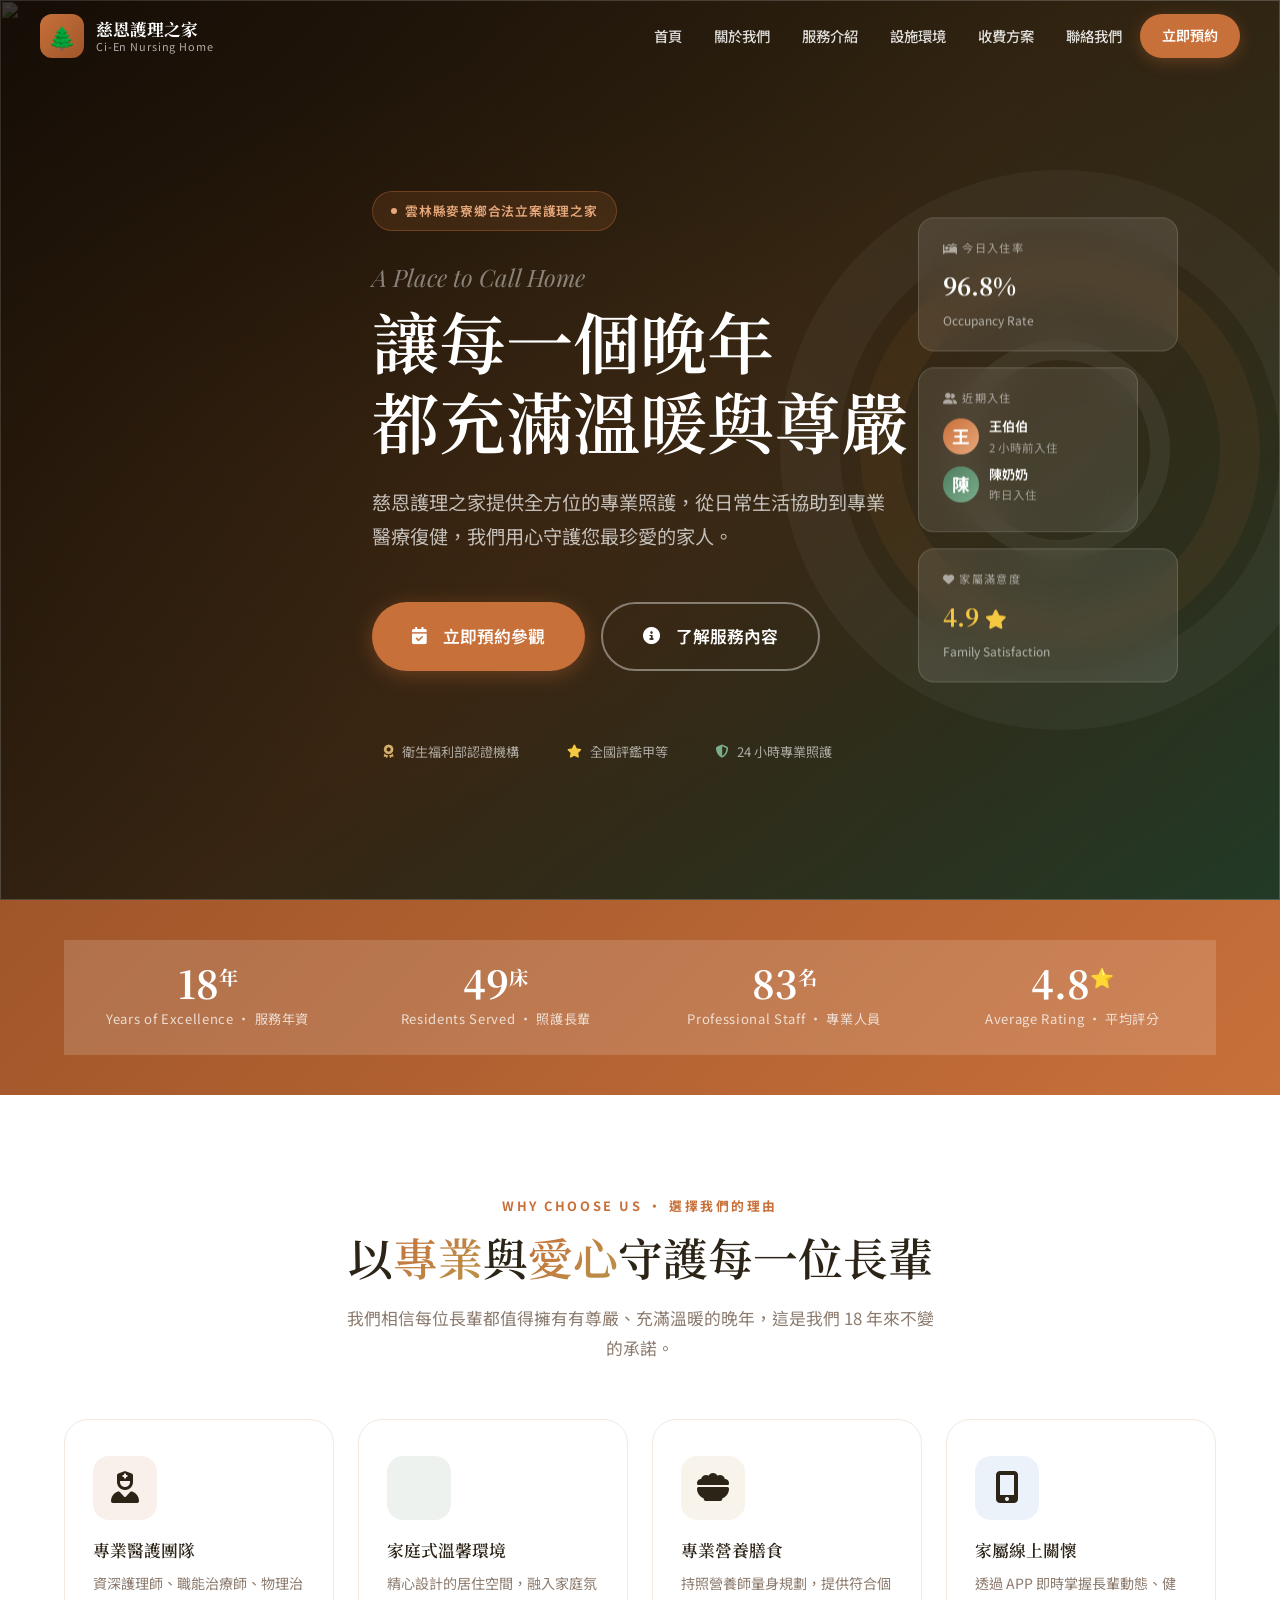
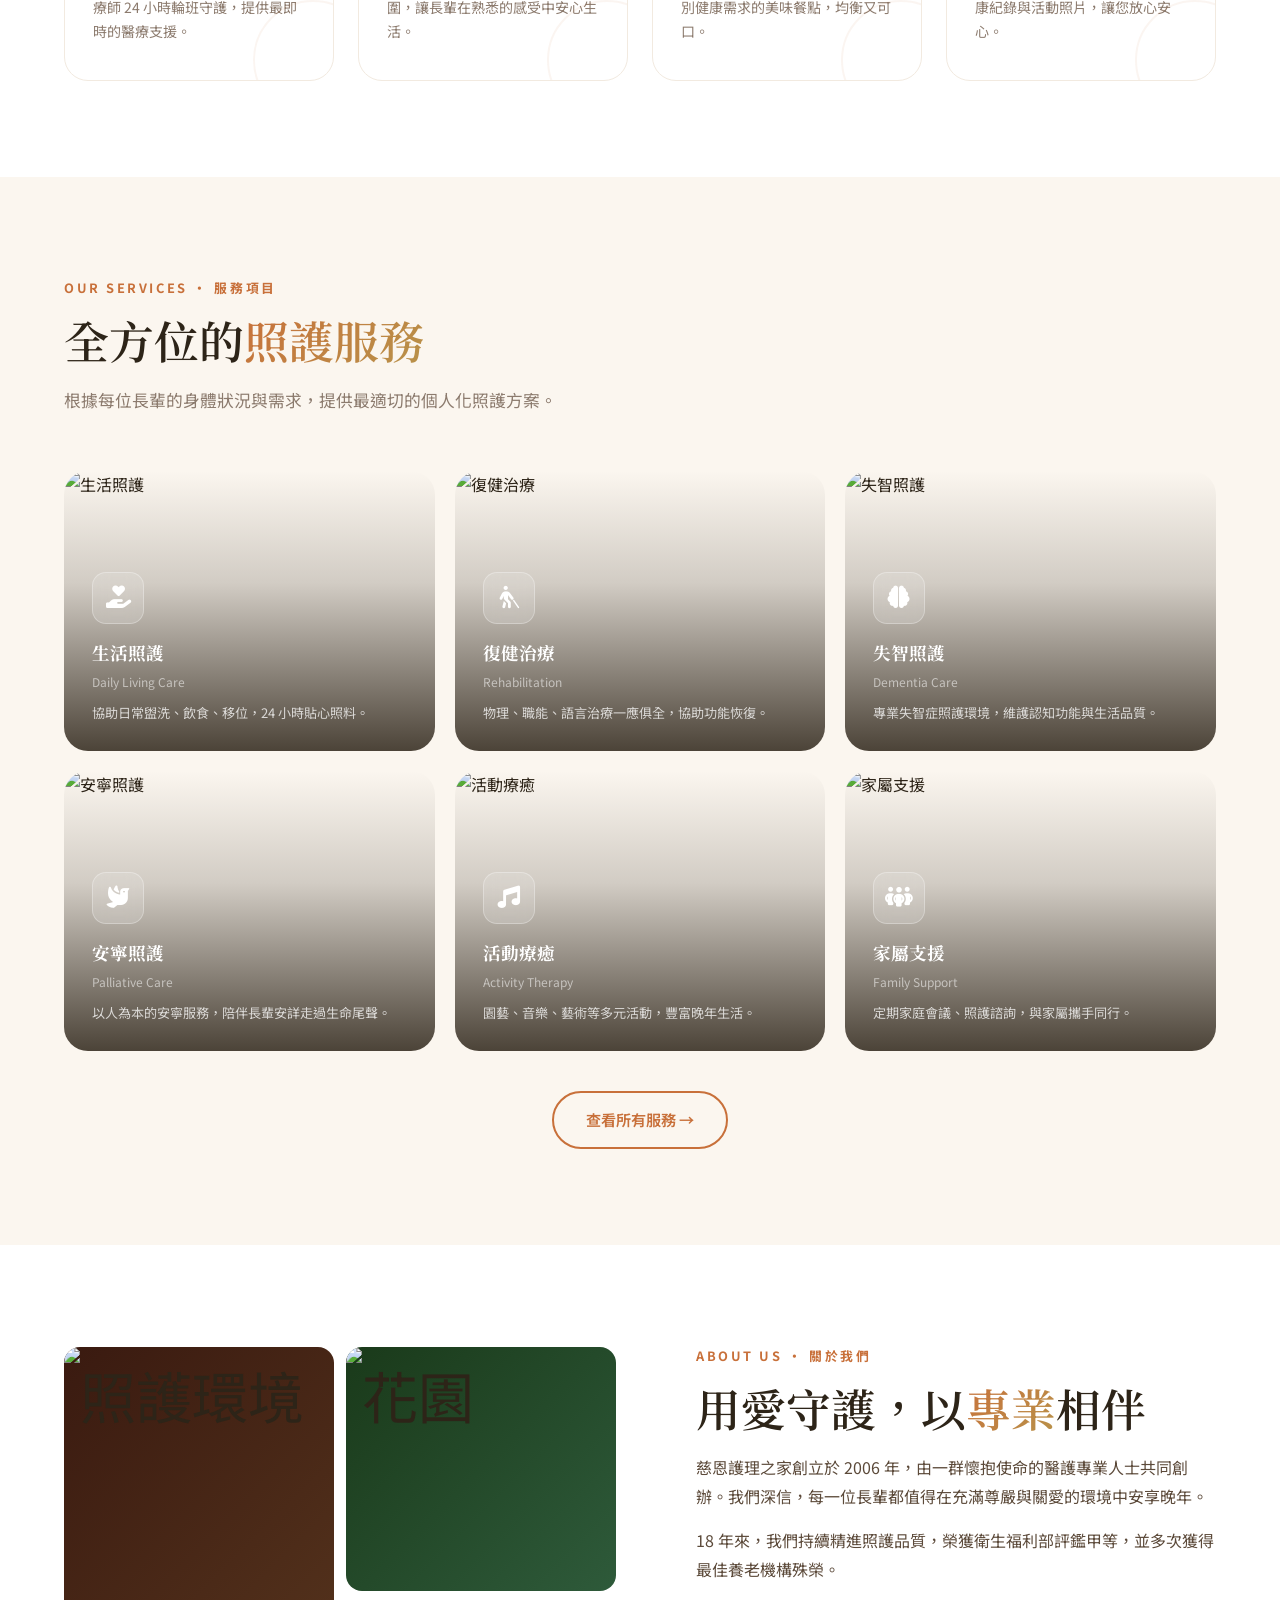
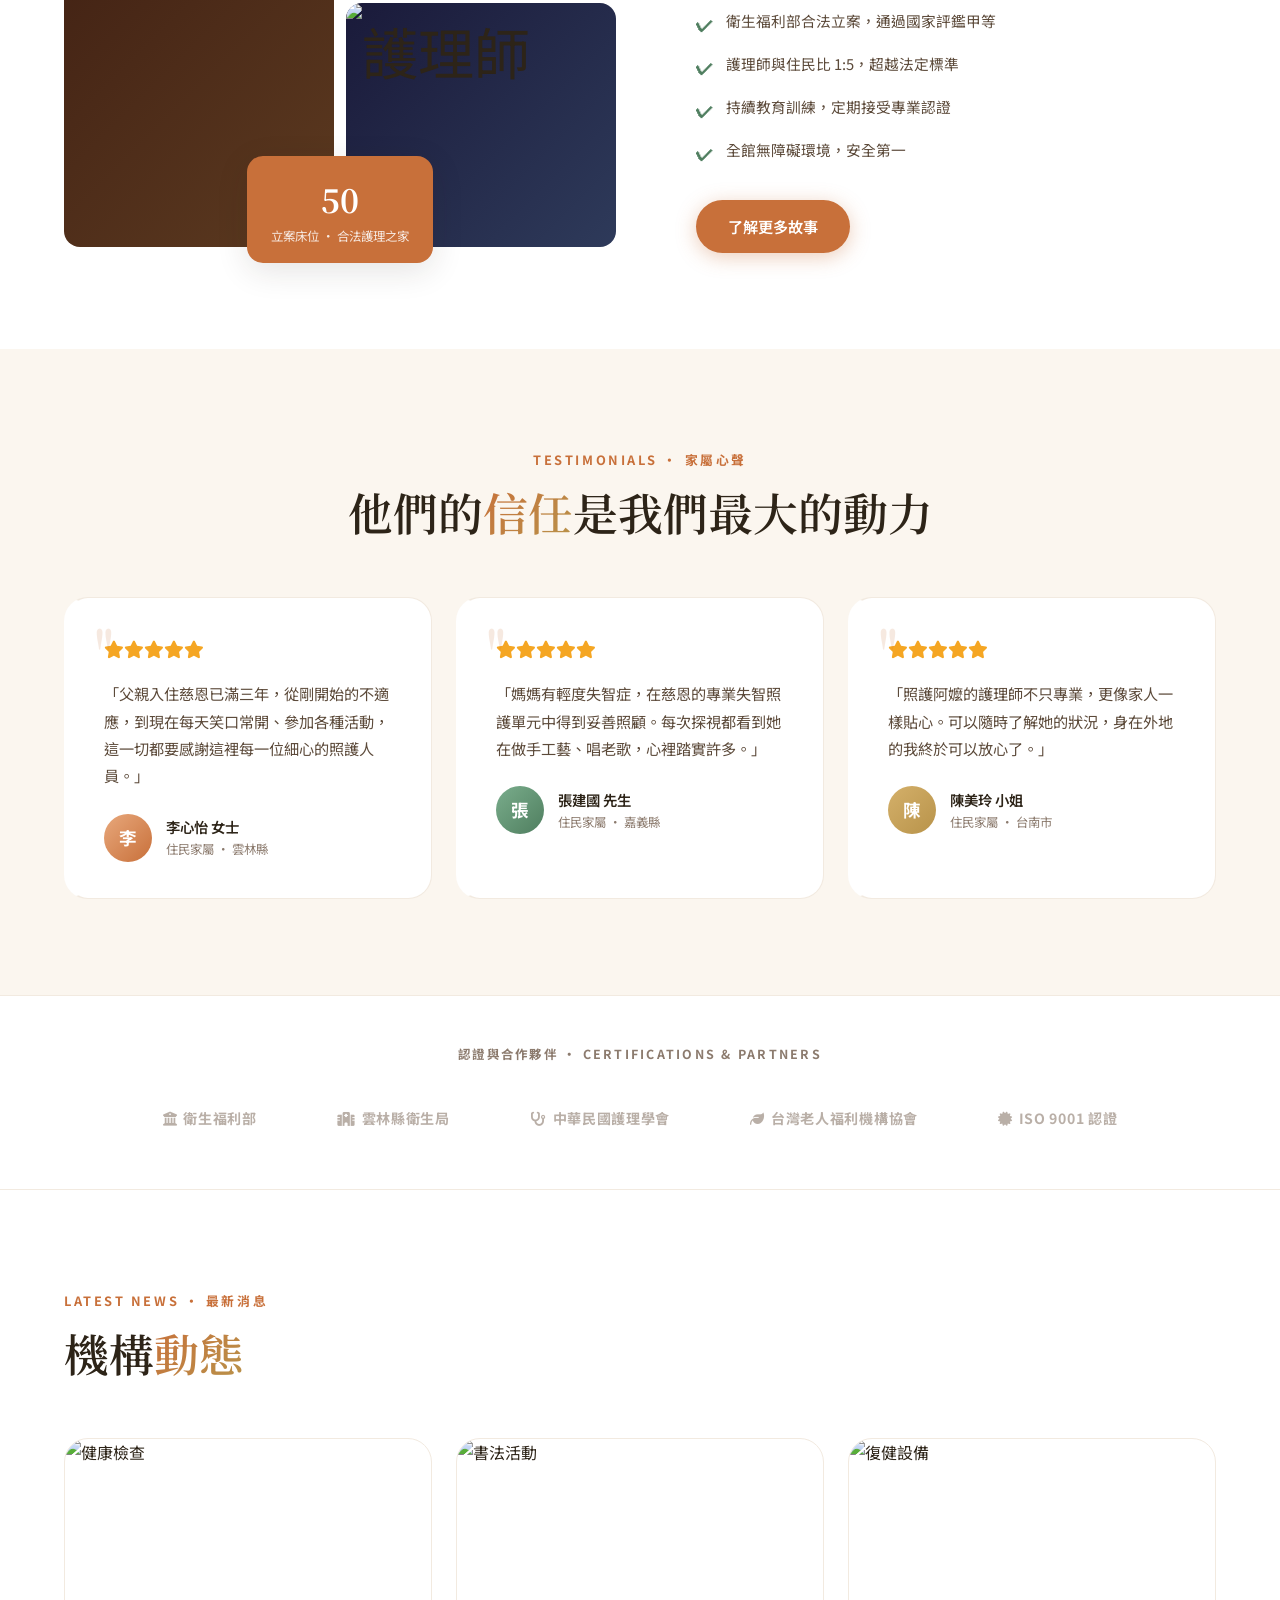
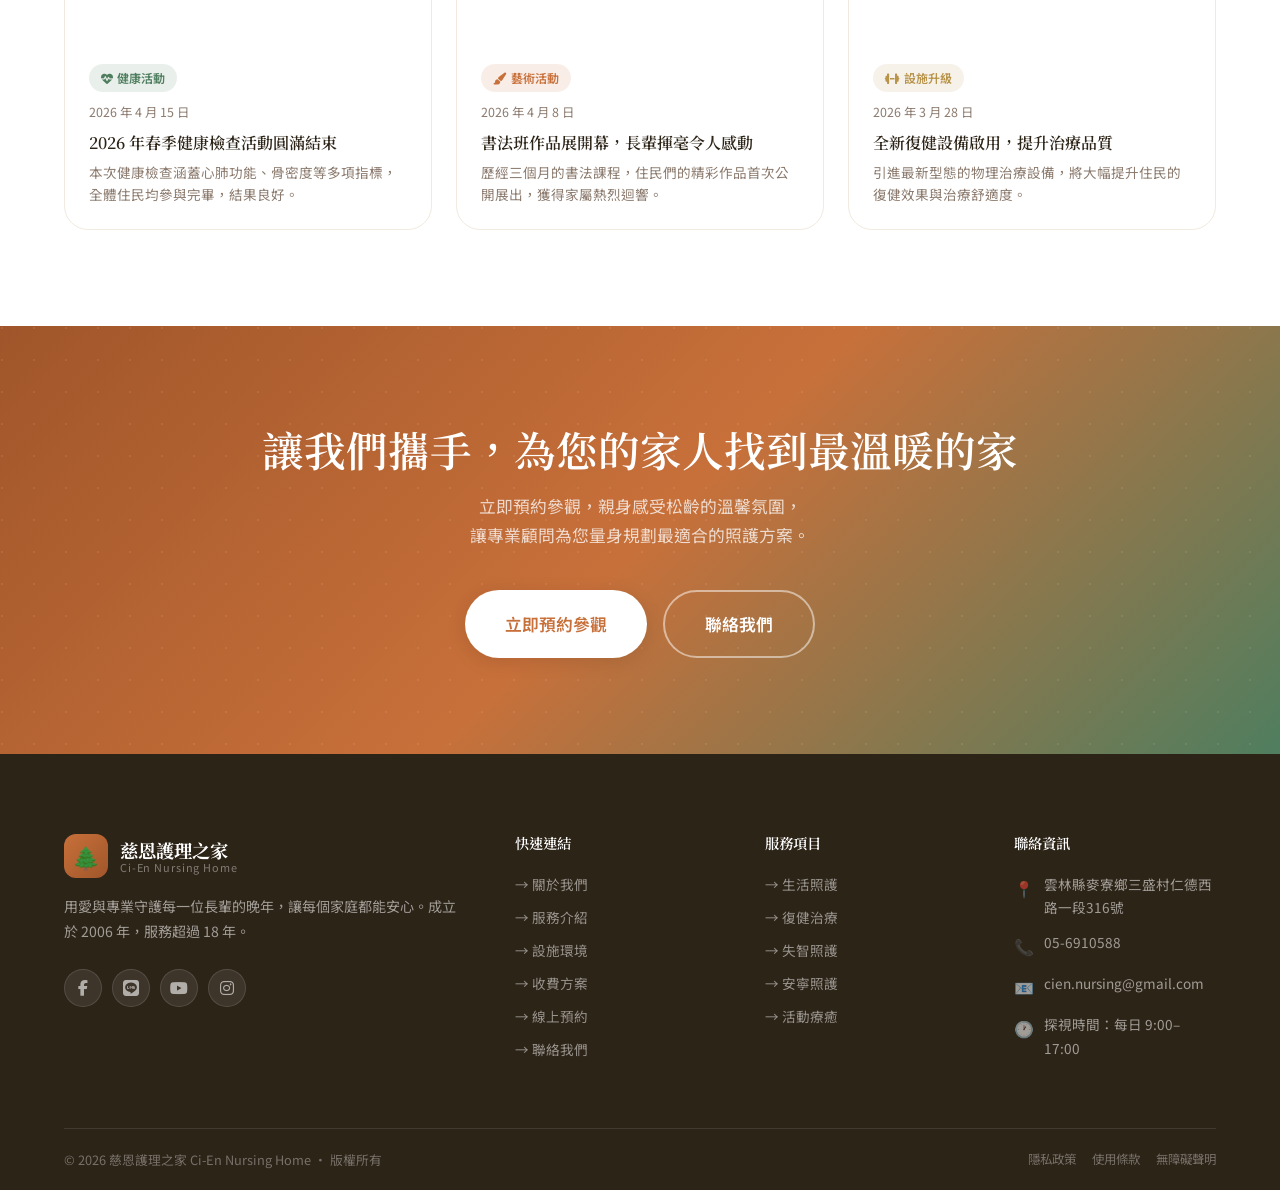
==== commit a6755e50: "修復所有破圖：全部確認 HTTP 200 可載入 - 活動療癒：換成老夫妻互動遊戲圖（200 穩定） - 復健治療：換成醫院復健場景（200 穩定） - 安寧照護：換成夫妻海邊長椅（溫柔安詳，200）" ====
--- a/index.html
+++ b/index.html
@@ -572,7 +572,7 @@
 
     <div class="service-preview-grid">
       <div class="service-preview-card reveal">
-        <img class="service-card-img" src="https://images.unsplash.com/photo-1576765608535-5a7c22fc0e57?auto=format&fit=crop&w=600&h=400&q=80" alt="生活照護">
+        <img class="service-card-img" src="https://images.unsplash.com/photo-1581579438930-a0269719fde7?auto=format&fit=crop&w=600&h=400&q=80" alt="生活照護">
         <div class="service-preview-content">
           <div class="service-preview-fa"><i class="fa-solid fa-hand-holding-heart"></i></div>
           <div class="service-preview-name">生活照護</div>
@@ -581,7 +581,7 @@
         </div>
       </div>
       <div class="service-preview-card reveal delay-1">
-        <img class="service-card-img" src="https://images.unsplash.com/photo-1571019613454-1cb2f99b2d8b?auto=format&fit=crop&w=600&h=400&q=80" alt="復健治療">
+        <img class="service-card-img" src="https://images.unsplash.com/photo-1769456338697-13e702d51eec?auto=format&fit=crop&w=600&h=400&q=80" alt="復健治療">
         <div class="service-preview-content">
           <div class="service-preview-fa"><i class="fa-solid fa-person-walking-with-cane"></i></div>
           <div class="service-preview-name">復健治療</div>
@@ -590,7 +590,7 @@
         </div>
       </div>
       <div class="service-preview-card reveal delay-2">
-        <img class="service-card-img" src="https://images.unsplash.com/photo-1527613426441-4da17471b66d?auto=format&fit=crop&w=600&h=400&q=80" alt="失智照護">
+        <img class="service-card-img" src="https://images.unsplash.com/photo-1543333995-a78aea2eee50?auto=format&fit=crop&w=600&h=400&q=80" alt="失智照護">
         <div class="service-preview-content">
           <div class="service-preview-fa"><i class="fa-solid fa-brain"></i></div>
           <div class="service-preview-name">失智照護</div>
@@ -599,7 +599,7 @@
         </div>
       </div>
       <div class="service-preview-card reveal">
-        <img class="service-card-img" src="https://images.unsplash.com/photo-1584820927498-cfe5211fd8bf?auto=format&fit=crop&w=600&h=400&q=80" alt="安寧照護">
+        <img class="service-card-img" src="https://images.unsplash.com/photo-1508963493744-76fce69379c0?auto=format&fit=crop&w=600&h=400&q=80" alt="安寧照護">
         <div class="service-preview-content">
           <div class="service-preview-fa"><i class="fa-solid fa-dove"></i></div>
           <div class="service-preview-name">安寧照護</div>
@@ -608,7 +608,7 @@
         </div>
       </div>
       <div class="service-preview-card reveal delay-1">
-        <img class="service-card-img" src="https://images.unsplash.com/photo-1556909114-f6e7ad7d3136?auto=format&fit=crop&w=600&h=400&q=80" alt="活動療癒">
+        <img class="service-card-img" src="https://images.unsplash.com/photo-1758691031563-ed85fad35045?auto=format&fit=crop&w=600&h=400&q=80" alt="活動療癒">
         <div class="service-preview-content">
           <div class="service-preview-fa"><i class="fa-solid fa-music"></i></div>
           <div class="service-preview-name">活動療癒</div>
@@ -617,7 +617,7 @@
         </div>
       </div>
       <div class="service-preview-card reveal delay-2">
-        <img class="service-card-img" src="https://images.unsplash.com/photo-1573497019940-1c28c88b4f3e?auto=format&fit=crop&w=600&h=400&q=80" alt="家屬支援">
+        <img class="service-card-img" src="https://images.unsplash.com/photo-1542622475-904e18612fa1?auto=format&fit=crop&w=600&h=400&q=80" alt="家屬支援">
         <div class="service-preview-content">
           <div class="service-preview-fa"><i class="fa-solid fa-people-group"></i></div>
           <div class="service-preview-name">家屬支援</div>
@@ -640,13 +640,13 @@
       <div class="reveal">
         <div class="about-visual">
           <div class="about-img about-img-1">
-            <img src="https://images.unsplash.com/photo-1516307365426-bea591f05011?auto=format&fit=crop&w=500&h=700&q=80" alt="照護環境" style="width:100%;height:100%;object-fit:cover;">
+            <img src="https://images.unsplash.com/photo-1758691031235-9db55497d898?auto=format&fit=crop&w=500&h=700&q=80" alt="照護環境" style="width:100%;height:100%;object-fit:cover;">
           </div>
           <div class="about-img about-img-2">
             <img src="https://images.unsplash.com/photo-1416879595882-3373a0480b5b?auto=format&fit=crop&w=500&h=350&q=80" alt="花園" style="width:100%;height:100%;object-fit:cover;">
           </div>
           <div class="about-img about-img-3">
-            <img src="https://images.unsplash.com/photo-1551076805-e1869033e561?auto=format&fit=crop&w=500&h=350&q=80" alt="護理師" style="width:100%;height:100%;object-fit:cover;">
+            <img src="https://images.unsplash.com/photo-1576765608535-5f04d1e3f289?auto=format&fit=crop&w=500&h=350&q=80" alt="護理師" style="width:100%;height:100%;object-fit:cover;">
           </div>
           <div class="about-badge">
             <div class="about-badge-num">50</div>
@@ -775,7 +775,7 @@
 
       <div class="card news-card reveal delay-2">
         <div class="news-thumb">
-          <img src="https://images.unsplash.com/photo-1581093458791-9d42e3c2fd12?auto=format&fit=crop&w=600&h=300&q=80" alt="復健設備" style="width:100%;height:100%;object-fit:cover;transition:transform .5s ease;">
+          <img src="https://images.unsplash.com/photo-1549576490-b0b4831ef60a?auto=format&fit=crop&w=600&h=300&q=80" alt="復健設備" style="width:100%;height:100%;object-fit:cover;transition:transform .5s ease;">
         </div>
         <div class="news-body">
           <span class="tag tag-gold" style="margin-bottom:10px;display:inline-block;"><i class="fa-solid fa-dumbbell" style="margin-right:4px;"></i>設施升級</span>
